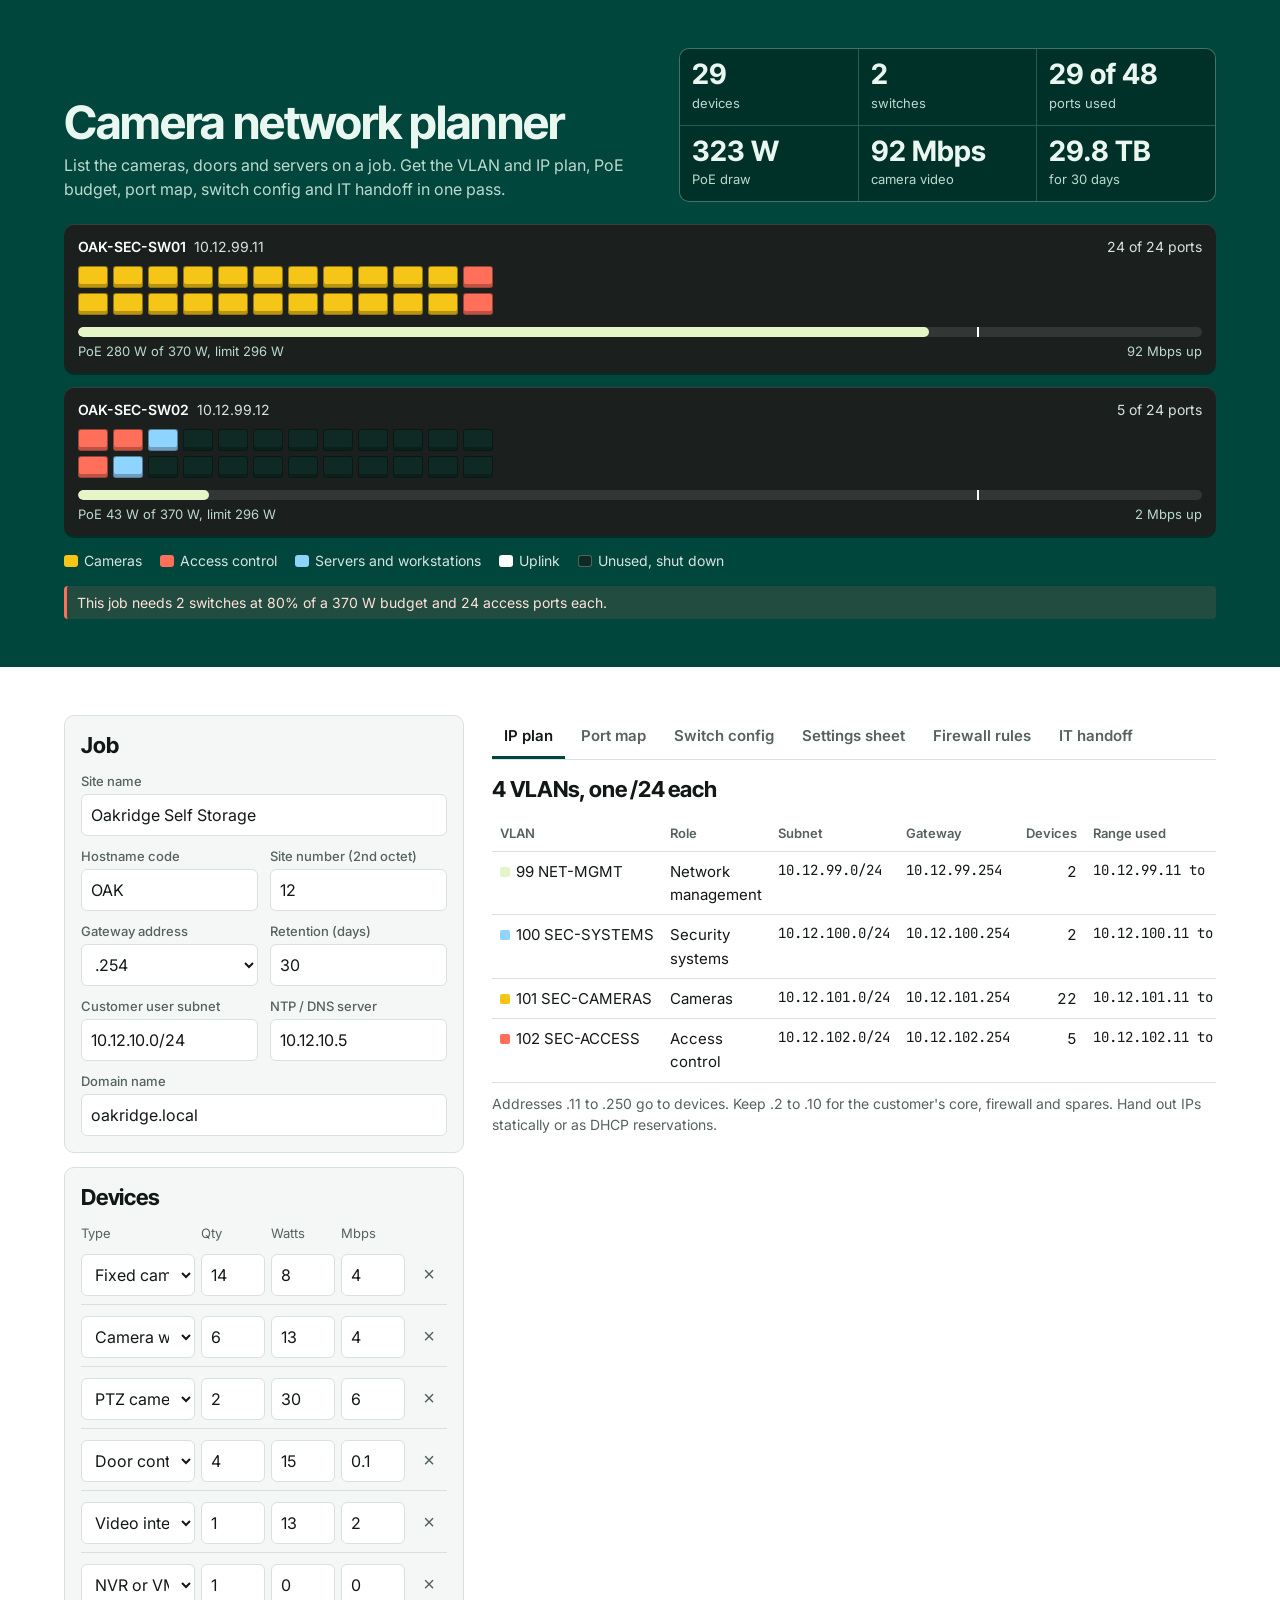
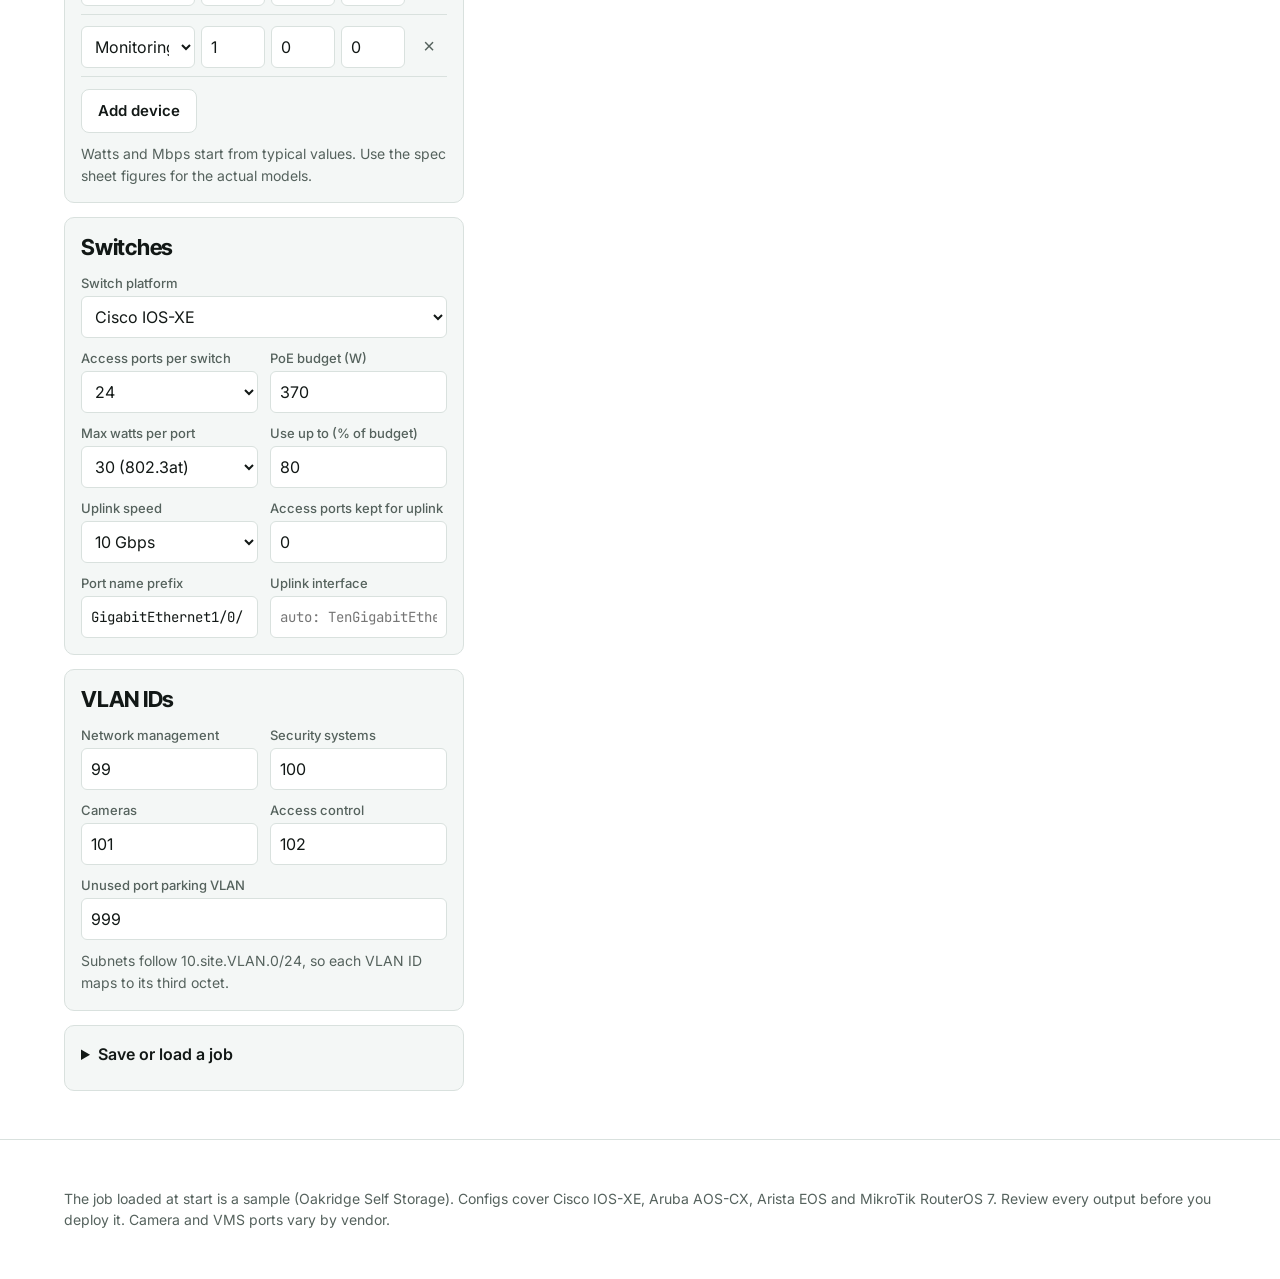
==== index.html @ 1f4ffa4d "README with screenshots; tidy faceplate layout Add screenshots of the faceplates, IP plan, port map," ====
<!DOCTYPE html>
<html lang="en">
<head>
<meta charset="utf-8">
<meta name="viewport" content="width=device-width, initial-scale=1">
<title>Camera Network Planner</title>
<link rel="preconnect" href="https://fonts.googleapis.com">
<link href="https://fonts.googleapis.com/css2?family=Inter+Tight:wght@600;700&family=Inter:wght@400;500;600&family=JetBrains+Mono:wght@400&display=swap" rel="stylesheet">
<style>
/* VOICE work tool for security and AV integrators, precise and calm
   IDEA the integrator's as-built packet: switch faceplates, port schedule, configs
   PICTURE live switch faceplates, ports coloured like patch cables by VLAN, PoE meters under each
   COLOUR deep rack green ground up top, white below; cable colours yellow, coral, sky, lime
   TYPE Inter Tight 700 + Inter, JetBrains Mono for configs
   LAYOUT title and figures over full-width faceplates; inputs left, outputs right; phone stacks title, faceplates, inputs, outputs */
:root{color-scheme:light dark;--bg:light-dark(#ffffff,#0c1412);--ink:light-dark(#121816,#e7efec);--mute:light-dark(#55625d,#9fb0aa);--line:light-dark(#d9e1de,#24332e);--panel:light-dark(#f4f7f6,#121d1a);--rack:#00463c;--rack2:#003129;--onrack:#eaf6f0;--cam:#f5c518;--acs:#ff6f59;--sys:#8fd3ff;--mgmt:#e6f5c8;--park:#0f2a24;--warn:light-dark(#b3261e,#ff8a80);--ok:light-dark(#0d6b4f,#7fdcb4)}
:root[data-theme=light]{color-scheme:light}
:root[data-theme=dark]{color-scheme:dark}
*{box-sizing:border-box;min-width:0}
html,body{margin:0}
body{background:var(--bg);color:var(--ink);font:16px/1.55 Inter,system-ui,sans-serif;overflow-x:clip}
.band{padding-block:clamp(24px,4vw,48px);padding-left:max(5vw,16px);padding-right:max(5vw,16px)}
.wrap{max-width:1240px;margin:0 auto}
.top{background:var(--rack);color:var(--onrack)}
h1{font:700 clamp(32px,4.4vw,46px)/1.05 "Inter Tight",Inter,sans-serif;letter-spacing:-.02em;margin:0 0 6px;text-wrap:balance}
h2{font:700 22px/1.2 "Inter Tight",Inter,sans-serif;margin:0 0 12px;letter-spacing:-.01em}
h3{font:600 16px/1.3 Inter,sans-serif;margin:18px 0 8px}
.sub{margin:0;color:#bcd9ce;max-width:62ch}
.head{display:grid;grid-template-columns:minmax(0,1.1fr) minmax(0,1fr);gap:24px;align-items:end;margin-bottom:22px}
.figs{display:grid;grid-template-columns:repeat(auto-fit,minmax(8.5em,1fr));gap:1px;background:#ffffff22;border:1px solid #ffffff22;border-radius:10px;overflow:hidden}
.fg{background:var(--rack2);padding:10px 12px}
.fg b{display:block;font:700 clamp(22px,2.6vw,28px)/1.1 "Inter Tight",sans-serif;white-space:nowrap}
.fg span{font-size:13px;color:#bcd9ce}
.racks{display:grid;gap:14px}
.sw{background:#1b1f1e;border-radius:10px;padding:12px 14px 12px;box-shadow:inset 0 1px 0 #ffffff22,0 2px 0 #00000055}
.swh{display:flex;flex-wrap:wrap;justify-content:space-between;gap:4px 16px;font-size:14px;color:#d7e4df;margin-bottom:8px}
.swh b{color:#fff;font-weight:600}
.fp{overflow-x:auto;padding-bottom:2px}
.ports{display:grid;grid-auto-flow:column;grid-template-rows:repeat(2,auto);gap:5px;min-width:max-content;justify-content:start}
.pt{width:30px;height:22px;border-radius:3px;background:var(--park);border:1px solid #00000066;box-shadow:inset 0 -3px 0 #00000040}
.pt.cam{background:var(--cam)}.pt.acs{background:var(--acs)}.pt.sys{background:var(--sys)}.pt.up{background:#fff}
.pt.over{outline:2px solid #ff3b30;outline-offset:1px}
.meter{position:relative;height:10px;background:#ffffff1a;border-radius:5px;margin-top:10px;overflow:hidden}
.meter i{position:absolute;inset:0 auto 0 0;background:var(--mgmt);border-radius:5px}
.meter i.hot{background:var(--acs)}
.meter u{position:absolute;top:0;bottom:0;width:2px;background:#fff}
.mt{display:flex;justify-content:space-between;gap:12px;font-size:13px;color:#bcd9ce;margin-top:4px;flex-wrap:wrap}
.legend{display:flex;flex-wrap:wrap;gap:6px 18px;font-size:14px;color:#d7e4df;margin-top:14px}
.legend span{display:inline-flex;align-items:center;gap:6px}
.legend i{width:14px;height:12px;border-radius:3px;display:inline-block}
.warns{margin:14px 0 0;padding:0;list-style:none;display:grid;gap:6px}
.warns li{background:#ff6f5922;border-left:3px solid var(--acs);padding:6px 10px;border-radius:4px;font-size:14px;color:#ffe2dc}
.warns li.ok{background:#e6f5c81c;border-color:var(--mgmt);color:#e6f5c8}
.main{display:grid;grid-template-columns:minmax(0,400px) minmax(0,1fr);gap:28px;align-items:start}
.panel{background:var(--panel);border:1px solid var(--line);border-radius:10px;padding:16px}
.panel+.panel{margin-top:14px}
.grid2{display:grid;grid-template-columns:repeat(2,minmax(0,1fr));gap:10px 12px}
label{display:block;font-size:13px;color:var(--mute);font-weight:500}
input,select,textarea{font:16px Inter,sans-serif;color:var(--ink);background:var(--bg);border:1px solid var(--line);border-radius:6px;padding:8px 9px;width:100%;margin-top:3px;min-height:42px}
input:focus,select:focus,textarea:focus,button:focus-visible{outline:2px solid #0d7680;outline-offset:1px}
.full{grid-column:1/-1}
.dev{display:grid;grid-template-columns:minmax(0,1fr) 64px 64px 64px 36px;gap:6px;align-items:end;padding:8px 0;border-bottom:1px solid var(--line)}
.dev select{min-width:0}
.dev .x{min-height:42px;border:0;background:none;color:var(--mute);font-size:20px;cursor:pointer;border-radius:6px}
.dev .x:hover{background:var(--line);color:var(--ink)}
.dvh{display:grid;grid-template-columns:minmax(0,1fr) 64px 64px 64px 36px;gap:6px;font-size:13px;color:var(--mute)}
button.b{font:600 15px Inter,sans-serif;min-height:44px;padding:0 16px;border-radius:8px;border:1px solid var(--line);background:var(--bg);color:var(--ink);cursor:pointer}
button.b:hover{border-color:var(--mute)}
button.p{background:var(--rack);color:#fff;border-color:var(--rack)}
.row{display:flex;flex-wrap:wrap;gap:8px;margin-top:12px}
.tabs{display:flex;flex-wrap:wrap;gap:4px;border-bottom:1px solid var(--line);margin-bottom:16px}
.tabs button{font:600 15px Inter,sans-serif;background:none;border:0;border-bottom:3px solid transparent;color:var(--mute);padding:10px 12px;min-height:44px;cursor:pointer}
.tabs button[aria-selected=true]{color:var(--ink);border-color:var(--rack)}
.scroll{overflow-x:auto}
table{border-collapse:collapse;width:100%;font-size:15px}
th{text-align:left;font-weight:600;font-size:13px;color:var(--mute);border-bottom:1px solid var(--line);padding:8px 8px}
td{border-bottom:1px solid var(--line);padding:8px 8px;vertical-align:top}
td.n,th.n{text-align:right;font-variant-numeric:tabular-nums;white-space:nowrap}
.mono{font-family:"JetBrains Mono",ui-monospace,monospace;font-size:14px}
.nw{white-space:nowrap}
.chip{display:inline-block;width:10px;height:10px;border-radius:2px;margin-right:6px;vertical-align:0}
pre{background:var(--panel);border:1px solid var(--line);border-radius:8px;padding:14px;margin:0;overflow-x:auto;font:13.5px/1.5 "JetBrains Mono",ui-monospace,monospace;max-height:640px}
.note{font-size:14px;color:var(--mute);margin:10px 0 0}
.allow{color:var(--ok);font-weight:600}.deny{color:var(--warn);font-weight:600}
.seg{display:flex;flex-wrap:wrap;gap:6px;margin-bottom:12px}
.seg button{font:600 14px Inter,sans-serif;min-height:40px;padding:0 12px;border-radius:999px;border:1px solid var(--line);background:var(--bg);color:var(--mute);cursor:pointer}
.seg button[aria-checked=true]{background:var(--rack);border-color:var(--rack);color:#fff}
.cp{display:flex;justify-content:space-between;align-items:center;gap:10px;flex-wrap:wrap;margin-bottom:10px}
details summary{cursor:pointer;font-weight:600;min-height:32px}
footer{border-top:1px solid var(--line);color:var(--mute);font-size:14px}
@media(max-width:900px){.pt{width:20px;height:16px}.main{grid-template-columns:minmax(0,1fr)}.head{grid-template-columns:minmax(0,1fr)}}
@media(max-width:600px){table{font-size:13px}th,td{padding:6px 4px}.stack thead{display:none}.stack tr{display:grid;padding-block:8px;border-bottom:1px solid var(--line)}.stack td{display:flex;justify-content:space-between;gap:12px;border:0;padding:2px 0;text-align:right}.stack td::before{content:attr(data-l);color:var(--mute);text-align:left}.dev,.dvh{grid-template-columns:minmax(0,1fr) 52px 52px 52px 32px}.pt{width:16px;height:14px}}
@media(prefers-reduced-motion:no-preference){.meter i{transition:width .35s ease}}
</style>
</head>
<body>
<section class="band top">
 <div class="wrap">
  <div class="head">
   <div>
    <h1>Camera network planner</h1>
    <p class="sub">List the cameras, doors and servers on a job. Get the VLAN and IP plan, PoE budget, port map, switch config and IT handoff in one pass.</p>
   </div>
   <div class="figs" id="figs"></div>
  </div>
  <div class="racks" id="racks"></div>
  <div class="legend">
   <span><i style="background:var(--cam)"></i>Cameras</span>
   <span><i style="background:var(--acs)"></i>Access control</span>
   <span><i style="background:var(--sys)"></i>Servers and workstations</span>
   <span><i style="background:#fff"></i>Uplink</span>
   <span><i style="background:var(--park);border:1px solid #ffffff44"></i>Unused, shut down</span>
  </div>
  <ul class="warns" id="warns"></ul>
 </div>
</section>

<section class="band">
 <div class="wrap main">
  <div>
   <div class="panel">
    <h2>Job</h2>
    <div class="grid2">
     <div class="full"><label for="s-name">Site name</label><input id="s-name"></div>
     <div><label for="s-code">Hostname code</label><input id="s-code"></div>
     <div><label for="s-num">Site number (2nd octet)</label><input id="s-num" type="number" min="0" max="255"></div>
     <div><label for="s-gw">Gateway address</label><select id="s-gw"><option value="254">.254</option><option value="1">.1</option></select></div>
     <div><label for="s-ret">Retention (days)</label><input id="s-ret" type="number" min="1" max="365"></div>
     <div><label for="s-corp">Customer user subnet</label><input id="s-corp"></div>
     <div><label for="s-ntp">NTP / DNS server</label><input id="s-ntp"></div>
     <div class="full"><label for="s-dom">Domain name</label><input id="s-dom"></div>
    </div>
   </div>
   <div class="panel">
    <h2>Devices</h2>
    <div class="dvh"><span>Type</span><span>Qty</span><span>Watts</span><span>Mbps</span><span></span></div>
    <div id="devs"></div>
    <div class="row"><button class="b" id="add">Add device</button></div>
    <p class="note">Watts and Mbps start from typical values. Use the spec sheet figures for the actual models.</p>
   </div>
   <div class="panel">
    <h2>Switches</h2>
    <div class="grid2">
     <div class="full"><label for="w-vend">Switch platform</label><select id="w-vend"><option value="cisco">Cisco IOS-XE</option><option value="aruba">Aruba AOS-CX</option><option value="arista">Arista EOS</option><option value="mikrotik">MikroTik RouterOS 7</option></select></div>
     <div><label for="w-ports">Access ports per switch</label><select id="w-ports"><option>8</option><option>12</option><option>16</option><option>24</option><option>48</option></select></div>
     <div><label for="w-budget">PoE budget (W)</label><input id="w-budget" type="number" min="0"></div>
     <div><label for="w-maxw">Max watts per port</label><select id="w-maxw"><option value="15.4">15.4 (802.3af)</option><option value="30">30 (802.3at)</option><option value="60">60 (802.3bt T3)</option><option value="90">90 (802.3bt T4)</option></select></div>
     <div><label for="w-head">Use up to (% of budget)</label><input id="w-head" type="number" min="10" max="100"></div>
     <div><label for="w-upl">Uplink speed</label><select id="w-upl"><option value="1000">1 Gbps</option><option value="10000">10 Gbps</option></select></div>
     <div><label for="w-res">Access ports kept for uplink</label><input id="w-res" type="number" min="0" max="4"></div>
     <div><label for="w-ifp">Port name prefix</label><input id="w-ifp" class="mono"></div>
     <div><label for="w-up">Uplink interface</label><input id="w-up" class="mono" placeholder="auto"></div>
    </div>
   </div>
   <div class="panel">
    <h2>VLAN IDs</h2>
    <div class="grid2">
     <div><label for="v-mgmt">Network management</label><input id="v-mgmt" type="number"></div>
     <div><label for="v-sys">Security systems</label><input id="v-sys" type="number"></div>
     <div><label for="v-cam">Cameras</label><input id="v-cam" type="number"></div>
     <div><label for="v-acs">Access control</label><input id="v-acs" type="number"></div>
     <div class="full"><label for="v-park">Unused port parking VLAN</label><input id="v-park" type="number"></div>
    </div>
    <p class="note">Subnets follow 10.site.VLAN.0/24, so each VLAN ID maps to its third octet.</p>
   </div>
   <div class="panel">
    <details>
     <summary>Save or load a job</summary>
     <p class="note">Copy this text to keep the job, or paste a saved job in and load it.</p>
     <textarea id="json" rows="6" class="mono"></textarea>
     <div class="row"><button class="b" id="cpjson">Copy job</button><button class="b" id="ldjson">Load pasted job</button><button class="b" id="sample">Reset to sample</button></div>
    </details>
   </div>
  </div>

  <div>
   <div class="tabs" role="tablist" id="tabs"></div>
   <div id="out"></div>
  </div>
 </div>
</section>
<footer class="band"><div class="wrap">The job loaded at start is a sample (Oakridge Self Storage). Configs cover Cisco IOS-XE, Aruba AOS-CX, Arista EOS and MikroTik RouterOS 7. Review every output before you deploy it. Camera and VMS ports vary by vendor.</div></footer>

<script>
{
const TYPES={
 fixed:{n:'Fixed camera',v:'cam',w:8,m:4,p:'CAM'},
 ir:{n:'Camera with IR or heater',v:'cam',w:13,m:4,p:'CAM'},
 multi:{n:'Multi-sensor camera',v:'cam',w:25,m:12,p:'MSC'},
 ptz:{n:'PTZ camera',v:'cam',w:30,m:6,p:'PTZ'},
 door:{n:'Door controller',v:'acs',w:15,m:.1,p:'DOOR'},
 reader:{n:'PoE card reader',v:'acs',w:5,m:.05,p:'RDR'},
 intercom:{n:'Video intercom',v:'acs',w:13,m:2,p:'ICM'},
 nvr:{n:'NVR or VMS server',v:'sys',w:0,m:0,p:'NVR'},
 ws:{n:'Monitoring workstation',v:'sys',w:0,m:0,p:'WS'}
};
const VL=[['mgmt','NET-MGMT','Network management'],['sys','SEC-SYSTEMS','Security systems'],['cam','SEC-CAMERAS','Cameras'],['acs','SEC-ACCESS','Access control']];
const SAMPLE={s:{name:'Oakridge Self Storage',code:'OAK',num:12,gw:'254',ret:30,corp:'10.12.10.0/24',ntp:'10.12.10.5',dom:'oakridge.local'},
 w:{vend:'cisco',ports:24,budget:370,maxw:'30',head:80,upl:'10000',res:0},
 vn:{cisco:{ifp:'GigabitEthernet1/0/',up:''},aruba:{ifp:'1/1/',up:''},arista:{ifp:'Ethernet',up:''},mikrotik:{ifp:'ether',up:''}},
 v:{mgmt:99,sys:100,cam:101,acs:102,park:999},
 d:[{t:'fixed',q:14,w:8,m:4},{t:'ir',q:6,w:13,m:4},{t:'ptz',q:2,w:30,m:6},{t:'door',q:4,w:15,m:.1},{t:'intercom',q:1,w:13,m:2},{t:'nvr',q:1,w:0,m:0},{t:'ws',q:1,w:0,m:0}]};
const KEY='cnp.v1';
const VEND={cisco:{n:'Cisco IOS-XE',up:p=>'TenGigabitEthernet1/1/1',note:'Built for Catalyst 9200 and 9300 style access switches.'},aruba:{n:'Aruba AOS-CX',up:p=>`1/1/${p.ports+1}`,note:'Built for Aruba CX 6000, 6100 and 6200 style access switches.'},arista:{n:'Arista EOS',up:p=>`Ethernet${p.ports+1}`,note:'Built for Arista 720XP style PoE access switches.'},mikrotik:{n:'MikroTik RouterOS 7',up:p=>'sfp-sfpplus1',note:'Built for CRS3xx and CRS5xx switches using bridge VLAN filtering with hardware offload. VLAN filtering is switched on last, so paste it from a console or a port you will not lose.'}};
const clone=o=>JSON.parse(JSON.stringify(o));
let S=clone(SAMPLE),tab='ip',R=null;
const fix=x=>{if(!x.vn){x.vn=clone(SAMPLE.vn);if(x.w.ifp)x.vn.cisco.ifp=x.w.ifp;if(x.w.up)x.vn.cisco.up=x.w.up}if(!x.w.vend)x.w.vend='cisco';return x};
try{const x=JSON.parse(localStorage.getItem(KEY)||'null');if(x&&x.s&&x.d&&x.w&&x.v)S=fix(x)}catch(e){}
const save=()=>{try{localStorage.setItem(KEY,JSON.stringify(S))}catch(e){}};
const $=id=>document.getElementById(id);
const esc=s=>String(s).replace(/[&<>"]/g,c=>({'&':'&amp;','<':'&lt;','>':'&gt;','"':'&quot;'}[c]));
const num=(v,d)=>{const n=parseFloat(v);return isFinite(n)?n:d};
const pad=(n,l)=>String(n).padStart(l,'0');

function plan(){
 const s=S.s,w=S.w,v=S.v,warn=[];
 const site=Math.max(0,Math.min(255,Math.round(num(s.num,1))));
 const ports=Math.round(num(w.ports,24)),res=Math.max(0,Math.min(ports-1,Math.round(num(w.res,0))));
 const usable=ports-res,budget=num(w.budget,0),maxw=num(w.maxw,30),cap=budget*Math.max(10,Math.min(100,num(w.head,80)))/100;
 const oct=k=>{const id=Math.round(num(v[k],0));return id};
 const sub=k=>`10.${site}.${oct(k)}`;
 const gwh=s.gw==='1'?1:254;
 const ids=VL.map(x=>oct(x[0])).concat(oct('park'));
 if(new Set(ids).size!==ids.length)warn.push('Two roles share one VLAN ID. Give each role its own ID.');
 VL.forEach(x=>{const id=oct(x[0]);if(id<2||id>255)warn.push(`VLAN ${id} (${x[2]}) cannot be a third octet. Use an ID from 2 to 255.`)});
 const cnt={},hostN={mgmt:11,sys:11,cam:11,acs:11},devs=[];
 S.d.forEach(r=>{const T=TYPES[r.t];if(!T)return;const q=Math.max(0,Math.min(500,Math.round(num(r.q,0))));
  for(let i=0;i<q;i++){cnt[T.p]=(cnt[T.p]||0)+1;const h=hostN[T.v]++;
   devs.push({id:`${T.p}-${pad(cnt[T.p],3)}`,type:T.n,v:T.v,w:num(r.w,0),m:num(r.m,0),ip:h<=250?`${sub(T.v)}.${h}`:'no address left'})}});
 VL.forEach(x=>{const used=hostN[x[0]]-11;if(used>240)warn.push(`${x[2]} needs ${used} addresses but a /24 holds 240 here. Split the devices across two VLANs.`)});
 const sws=[];let cur=null;
 const newSw=()=>{cur={n:sws.length+1,ports:Array(ports).fill(null),poe:0,mbps:0,used:0};sws.push(cur)};
 devs.forEach(d=>{
  if(d.w>maxw){d.over=true;warn.push(`${d.id} draws ${d.w} W but ports supply up to ${maxw} W. Use an 802.3bt switch or a midspan injector.`)}
  if(!cur||cur.used>=usable||(d.w>0&&cur.poe+d.w>cap&&cur.poe>0))newSw();
  cur.ports[cur.used]=d;cur.used++;cur.poe+=d.w;cur.mbps+=d.m;d.sw=cur.n;d.port=cur.used});
 if(!sws.length)newSw();
 sws.forEach(x=>{x.name=`${(s.code||'SITE').toUpperCase()}-SEC-SW${pad(x.n,2)}`;x.ip=`${sub('mgmt')}.${10+x.n}`;
  if(x.mbps>num(w.upl,1000)*.7)warn.push(`${x.name} sends about ${Math.round(x.mbps)} Mbps, over 70% of its uplink. Use a faster uplink or spread the cameras out.`)});
 if(sws.length>1)warn.push(`This job needs ${sws.length} switches at ${w.head}% of a ${budget} W budget and ${usable} access ports each.`);
 if(!devs.some(d=>d.type===TYPES.nvr.n))warn.push('No NVR or VMS server is listed. Add one, or note where recording happens.');
 const camM=devs.filter(d=>d.v==='cam').reduce((a,d)=>a+d.m,0);
 const tb=camM*86400*num(s.ret,30)/8/1e6;
 return{site,sub,gwh,oct,devs,sws,warn,ports,res,usable,budget,cap,camM,tb,poe:devs.reduce((a,d)=>a+d.w,0),mbps:devs.reduce((a,d)=>a+d.m,0)};
}

function rangeTxt(list){const out=[];let a=null,b=null;list.forEach(n=>{if(a===null){a=b=n}else if(n===b+1){b=n}else{out.push([a,b]);a=b=n}});if(a!==null)out.push([a,b]);return out}

const vf=(p,k)=>({ifp:(S.vn[k]&&S.vn[k].ifp)||SAMPLE.vn[k].ifp,up:(S.vn[k]&&S.vn[k].up)||VEND[k].up(p)});
const used=p=>VL.map(y=>p.oct(y[0]));
function cisco(p,x){
 const s=S.s,w=S.w,v=S.v,{ifp,up}=vf(p,'cisco'),L=[];
 L.push(`! ===== ${x.name} (${s.name}) =====`,`hostname ${x.name}`,'vtp mode transparent','spanning-tree mode rapid-pvst','spanning-tree extend system-id',`ip domain name ${s.dom||'example.local'}`,'username admin privilege 15 secret CHANGE_ME','!');
 VL.forEach(y=>L.push(`vlan ${p.oct(y[0])}`,` name ${y[1]}`));
 L.push(`vlan ${p.oct('park')}`,' name UNUSED','!');
 const unused=[];
 x.ports.forEach((d,i)=>{const n=i+1;if(i>=p.usable)return;if(!d){unused.push(n);return}
  L.push(`interface ${ifp}${n}`,` description ${d.id} ${d.type}`,' switchport mode access',` switchport access vlan ${p.oct(d.v)}`,' switchport nonegotiate',' spanning-tree portfast',' spanning-tree bpduguard enable',' storm-control broadcast level 1.00',d.w>0?' power inline auto':' power inline never',' no shutdown','!')});
 rangeTxt(unused).forEach(([a,b])=>L.push(`interface range ${ifp}${a}${b>a?' - '+b:''}`,' description UNUSED',' switchport mode access',` switchport access vlan ${p.oct('park')}`,' shutdown','!'));
 for(let i=p.usable;i<p.ports;i++)L.push(`interface ${ifp}${i+1}`,' description RESERVED-UPLINK',' shutdown','!');
 L.push(`interface ${up}`,' description UPLINK-TO-CORE',' switchport mode trunk',` switchport trunk allowed vlan ${used(p).join(',')}`,' switchport nonegotiate',' no shutdown','!');
 L.push('interface Vlan1',' shutdown','!',`interface Vlan${p.oct('mgmt')}`,` description ${VL[0][1]}`,` ip address ${x.ip} 255.255.255.0`,' no shutdown','!',`ip default-gateway ${p.sub('mgmt')}.${p.gwh}`,`ntp server ${s.ntp||'CHANGE_ME'}`,`ip name-server ${s.ntp||'CHANGE_ME'}`,'no ip http server','no ip http secure-server','ip ssh version 2','! Generate SSH keys once: crypto key generate rsa modulus 2048','line vty 0 15',' login local',' transport input ssh','!','end');
 return L.join('\n');
}

function aruba(p,x){
 const s=S.s,{ifp,up}=vf(p,'aruba'),L=[],unused=[];
 L.push(`! ===== ${x.name} (${s.name}) =====`,`hostname ${x.name}`,'user admin group administrators password plaintext CHANGE_ME','spanning-tree','!');
 VL.forEach(y=>L.push(`vlan ${p.oct(y[0])}`,`    name ${y[1]}`));
 L.push(`vlan ${p.oct('park')}`,'    name UNUSED','!');
 x.ports.forEach((d,i)=>{const n=i+1;if(i>=p.usable)return;if(!d){unused.push(n);return}
  L.push(`interface ${ifp}${n}`,`    description ${d.id} ${d.type}`,'    no shutdown','    no routing',`    vlan access ${p.oct(d.v)}`,'    spanning-tree port-type admin-edge','    spanning-tree bpdu-guard',d.w>0?'    power-over-ethernet':'    no power-over-ethernet','!')});
 rangeTxt(unused).forEach(([a,b])=>L.push(`interface ${ifp}${a}${b>a?'-'+ifp+b:''}`,'    description UNUSED','    no routing',`    vlan access ${p.oct('park')}`,'    shutdown','!'));
 for(let i=p.usable;i<p.ports;i++)L.push(`interface ${ifp}${i+1}`,'    description RESERVED-UPLINK','    shutdown','!');
 L.push(`interface ${up}`,'    description UPLINK-TO-CORE','    no shutdown','    no routing',`    vlan trunk native ${p.oct('park')}`,`    vlan trunk allowed ${used(p).join(',')}`,'!');
 L.push(`interface vlan ${p.oct('mgmt')}`,`    description ${VL[0][1]}`,`    ip address ${x.ip}/24`,'!',`ip route 0.0.0.0/0 ${p.sub('mgmt')}.${p.gwh}`,`ip dns server-address ${s.ntp||'CHANGE_ME'}`,`ntp server ${s.ntp||'CHANGE_ME'} iburst`,'ntp enable','ssh server vrf default','no https-server vrf default','!');
 return L.join('\n');
}
function arista(p,x){
 const s=S.s,{ifp,up}=vf(p,'arista'),L=[],unused=[];
 L.push(`! ===== ${x.name} (${s.name}) =====`,`hostname ${x.name}`,'username admin privilege 15 role network-admin secret CHANGE_ME','spanning-tree mode rapid-pvst','!');
 VL.forEach(y=>L.push(`vlan ${p.oct(y[0])}`,`   name ${y[1]}`));
 L.push(`vlan ${p.oct('park')}`,'   name UNUSED','!');
 x.ports.forEach((d,i)=>{const n=i+1;if(i>=p.usable)return;if(!d){unused.push(n);return}
  L.push(`interface ${ifp}${n}`,`   description ${d.id} ${d.type}`,'   switchport mode access',`   switchport access vlan ${p.oct(d.v)}`,'   spanning-tree portfast','   spanning-tree bpduguard enable','   storm-control broadcast level 1',...(d.w>0?[]:['   poe disabled']),'   no shutdown','!')});
 rangeTxt(unused).forEach(([a,b])=>L.push(`interface ${ifp}${a}${b>a?'-'+b:''}`,'   description UNUSED','   switchport mode access',`   switchport access vlan ${p.oct('park')}`,'   shutdown','!'));
 for(let i=p.usable;i<p.ports;i++)L.push(`interface ${ifp}${i+1}`,'   description RESERVED-UPLINK','   shutdown','!');
 L.push(`interface ${up}`,'   description UPLINK-TO-CORE','   switchport mode trunk',`   switchport trunk allowed vlan ${used(p).join(',')}`,'   no shutdown','!');
 L.push(`interface Vlan${p.oct('mgmt')}`,`   description ${VL[0][1]}`,`   ip address ${x.ip}/24`,'!',`ip route 0.0.0.0/0 ${p.sub('mgmt')}.${p.gwh}`,`ip name-server vrf default ${s.ntp||'CHANGE_ME'}`,`ntp server ${s.ntp||'CHANGE_ME'}`,'management api http-commands','   shutdown','!','end');
 return L.join('\n');
}
function mikrotik(p,x){
 const s=S.s,{ifp,up}=vf(p,'mikrotik'),L=[],unused=[],byV={},mg=p.oct('mgmt');
 L.push(`# ===== ${x.name} (${s.name}) =====`,`/system identity set name=${x.name}`,'/user set admin password=CHANGE_ME','/interface bridge add name=bridge1 protocol-mode=rstp vlan-filtering=no','/interface bridge port');
 x.ports.forEach((d,i)=>{const n=i+1;if(i>=p.usable)return;if(!d){unused.push(`${ifp}${n}`);return}
  const vid=p.oct(d.v);(byV[vid]=byV[vid]||[]).push(`${ifp}${n}`);
  L.push(`add bridge=bridge1 interface=${ifp}${n} pvid=${vid} frame-types=admit-only-untagged-and-priority-tagged edge=yes bpdu-guard=yes comment="${d.id} ${d.type}"`)});
 L.push(`add bridge=bridge1 interface=${up} frame-types=admit-only-vlan-tagged comment="UPLINK-TO-CORE"`,'/interface bridge vlan');
 VL.forEach(y=>{const vid=p.oct(y[0]);L.push(`add bridge=bridge1 vlan-ids=${vid} tagged=${vid===mg?'bridge1,':''}${up}${byV[vid]?' untagged='+byV[vid].join(','):''} comment=${y[1]}`)});
 const poe=x.ports.map((d,i)=>d&&i<p.usable?`set ${ifp}${i+1} poe-out=${d.w>0?'auto-on':'off'}`:null).filter(Boolean);
 if(poe.length)L.push('/interface ethernet poe',...poe);
 for(let i=p.usable;i<p.ports;i++)unused.push(`${ifp}${i+1}`);
 if(unused.length)L.push(`/interface ethernet disable ${unused.join(',')}`);
 L.push(`/interface vlan add interface=bridge1 name=vlan${mg}-mgmt vlan-id=${mg}`,`/ip address add address=${x.ip}/24 interface=vlan${mg}-mgmt`,`/ip route add dst-address=0.0.0.0/0 gateway=${p.sub('mgmt')}.${p.gwh}`,`/ip dns set servers=${s.ntp||'CHANGE_ME'}`,'/system ntp client set enabled=yes',`/system ntp client servers add address=${s.ntp||'CHANGE_ME'}`,'/ip service disable telnet,ftp,www,api','# Turn on VLAN filtering last','/interface bridge set bridge1 vlan-filtering=yes');
 return L.join('\n');
}
const GEN={cisco,aruba,arista,mikrotik};

function rules(p){
 const has=k=>p.devs.some(d=>d.v===k),c=k=>`${p.sub(k)}.0/24`,corp=S.s.corp||'customer user subnet',ntp=S.s.ntp||'customer DNS/NTP';
 const r=[['allow','Cameras',c('cam'),'Security systems',c('sys'),'Video streams and setup. Often RTSP TCP 554 and HTTP/S 80/443. Check the camera and VMS vendor port list.']];
 r.push(['allow','Security systems',c('sys'),'Cameras',c('cam'),'VMS pulls streams and manages cameras.']);
 if(has('acs'))r.push(['allow','Access control',c('acs'),'Security systems',c('sys'),'Controllers and intercoms talk to the access control server. Vendor ports.'],['allow','Security systems',c('sys'),'Access control',c('acs'),'Server pushes schedules and credentials.']);
 r.push(['allow','Customer users',corp,'Security systems',c('sys'),'VMS and access client software only, vendor client ports.'],
  ['allow','Security systems',c('sys'),'DNS and NTP',ntp,'UDP 53 and UDP 123. Accurate time matters for evidence.'],
  ['allow','IT admins',corp,'Network management',c('mgmt'),'SSH TCP 22 to switches, from admin hosts only.'],
  ['deny','Cameras',c('cam'),'Internet','any','Cameras never reach the internet.']);
 if(has('acs'))r.push(['deny','Access control',c('acs'),'Internet','any','Unless the platform is cloud managed, then allow its hosts only.']);
 r.push(['deny','Security VLANs','all security subnets','Customer users',corp,'Devices cannot start connections into the business network.'],['deny','Any','any','Any','any','Default deny between VLANs.']);
 return r;
}

function handoff(p){
 const s=S.s,L=[`# Security network handoff: ${s.name}`,'',`Prepared for the customer IT team. ${p.devs.length} devices on ${p.sws.length} access switch${p.sws.length>1?'es':''}.`,'','## VLANs and subnets','','| VLAN | Name | Subnet | Gateway | Devices |','|---|---|---|---|---|'];
 VL.forEach(y=>L.push(`| ${p.oct(y[0])} | ${y[1]} | ${p.sub(y[0])}.0/24 | ${p.sub(y[0])}.${p.gwh} | ${y[0]==='mgmt'?p.sws.length+' switches':p.devs.filter(d=>d.v===y[0]).length} |`));
 L.push('',`Gateways live on the customer core switch or firewall. Unused ports sit shut down in VLAN ${p.oct('park')}.`,'','## Switches','','| Switch | Mgmt IP | Ports used | PoE draw | Est. traffic |','|---|---|---|---|---|');
 p.sws.forEach(x=>L.push(`| ${x.name} | ${x.ip} | ${x.used} of ${p.usable} | ${Math.round(x.poe)} W of ${p.budget} W | ${Math.round(x.mbps)} Mbps |`));
 L.push('','## Firewall requests','','| Action | From | To | Notes |','|---|---|---|---|');
 rules(p).forEach(r=>L.push(`| ${r[0]} | ${r[1]} ${r[2]} | ${r[3]} ${r[4]} | ${r[5]} |`));
 L.push('','## Device schedule','','| Device | Type | IP | Switch | Port | PoE |','|---|---|---|---|---|---|');
 p.devs.forEach(d=>L.push(`| ${d.id} | ${d.type} | ${d.ip} | SW${pad(d.sw,2)} | ${d.port} | ${d.w} W |`));
 L.push('',`Recording estimate: ${Math.round(p.camM)} Mbps of camera video, about ${p.tb.toFixed(1)} TB for ${s.ret} days. Actual bitrates depend on scene, codec and settings.`);
 return L.join('\n');
}

function figs(p){
 $('figs').innerHTML=[[p.devs.length,'devices'],[p.sws.length,p.sws.length>1?'switches':'switch'],[p.devs.length+' of '+p.sws.length*p.usable,'ports used'],[Math.round(p.poe)+' W','PoE draw'],[Math.round(p.camM)+' Mbps','camera video'],[p.tb.toFixed(1)+' TB',`for ${S.s.ret} days`]].map(f=>`<div class="fg"><b>${f[0]}</b><span>${f[1]}</span></div>`).join('');
 $('racks').innerHTML=p.sws.map(x=>{
  const cells=x.ports.map((d,i)=>{const n=i+1;if(i>=p.usable)return`<div class="pt up" title="Port ${n}: reserved for uplink"></div>`;
   return d?`<div class="pt ${d.v}${d.over?' over':''}" title="Port ${n}: ${esc(d.id)}, ${d.w} W"></div>`:`<div class="pt" title="Port ${n}: unused"></div>`}).join('');
  const pct=p.budget?Math.min(100,x.poe/p.budget*100):0,lim=p.budget?p.cap/p.budget*100:0;
  return`<div class="sw"><div class="swh"><span><b>${esc(x.name)}</b> &nbsp;${x.ip}</span><span>${x.used} of ${p.usable} ports</span></div><div class="fp"><div class="ports">${cells}</div></div>
  <div class="meter" role="img" aria-label="PoE ${Math.round(x.poe)} of ${p.budget} watts"><i class="${x.poe>p.cap?'hot':''}" style="width:${pct}%"></i><u style="left:${lim}%"></u></div>
  <div class="mt"><span>PoE ${Math.round(x.poe)} W of ${p.budget} W, limit ${Math.round(p.cap)} W</span><span>${Math.round(x.mbps)} Mbps up</span></div></div>`}).join('');
 $('warns').innerHTML=p.warn.length?p.warn.map(w=>`<li>${esc(w)}</li>`).join(''):'<li class="ok">Every device fits within the PoE limit, ports and address space.</li>';
}

const TABS=[['ip','IP plan'],['ports','Port map'],['cisco','Switch config'],['sheet','Settings sheet'],['fw','Firewall rules'],['hand','IT handoff']];
function copyBtn(id){return`<button class="b" data-copy="${id}">Copy</button>`}
function out(p){
 $('tabs').innerHTML=TABS.map(t=>`<button role="tab" aria-selected="${t[0]===tab}" data-tab="${t[0]}">${t[1]}</button>`).join('');
 let h='';
 if(tab==='ip'){
  h=`<h2>${VL.length} VLANs, one /24 each</h2><div class="scroll"><table class="stack"><thead><tr><th>VLAN</th><th>Role</th><th>Subnet</th><th>Gateway</th><th class="n">Devices</th><th>Range used</th></tr></thead><tbody>`+
  VL.map(y=>{const ds=y[0]==='mgmt'?p.sws.map(x=>x.ip):p.devs.filter(d=>d.v===y[0]).map(d=>d.ip);
   return`<tr><td data-l="VLAN" class="nw"><span class="chip" style="background:var(--${y[0]})"></span>${p.oct(y[0])} ${y[1]}</td><td data-l="Role">${y[2]}</td><td data-l="Subnet" class="mono nw">${p.sub(y[0])}.0/24</td><td data-l="Gateway" class="mono nw">${p.sub(y[0])}.${p.gwh}</td><td data-l="Devices" class="n">${ds.length}</td><td data-l="Range" class="mono nw">${ds.length?esc(ds[0])+(ds.length>1?' to .'+esc(ds[ds.length-1]).split('.').pop():''):'none'}</td></tr>`}).join('')+
  `</tbody></table></div><p class="note">Addresses .11 to .250 go to devices. Keep .2 to .10 for the customer's core, firewall and spares. Hand out IPs statically or as DHCP reservations.</p>`;
 }else if(tab==='ports'){
  h=`<h2>Port and address schedule</h2><div class="scroll"><table class="stack"><thead><tr><th>Device</th><th>Type</th><th>Switch / port</th><th>VLAN</th><th>IP</th><th class="n">PoE</th></tr></thead><tbody>`+
  p.devs.map(d=>`<tr><td data-l="Device" class="nw"><span class="chip" style="background:var(--${d.v})"></span>${esc(d.id)}</td><td data-l="Type">${esc(d.type)}</td><td data-l="Switch / port" class="nw">SW${pad(d.sw,2)} port ${d.port}</td><td data-l="VLAN" class="n">${p.oct(d.v)}</td><td data-l="IP" class="mono nw">${esc(d.ip)}</td><td data-l="PoE" class="n">${d.w} W</td></tr>`).join('')+`</tbody></table></div>`;
 }else if(tab==='cisco'){
  const k=S.w.vend,V=VEND[k];
  h=`<div class="cp"><h2 style="margin:0">${V.n} config, ${p.sws.length} switch${p.sws.length>1?'es':''}</h2>${copyBtn('cfg')}</div><div class="seg" role="radiogroup" aria-label="Switch platform">${Object.entries(VEND).map(([kk,vv])=>`<button role="radio" aria-checked="${kk===k}" data-vend="${kk}">${vv.n}</button>`).join('')}</div><pre id="cfg">${esc(p.sws.map(x=>GEN[k](p,x)).join('\n\n'))}</pre><p class="note">${V.note} Change the admin password before you paste it. PoE is switched off on ports with no PoE device.</p>`;
 }else if(tab==='sheet'){
  h=`<h2>Settings sheet for UniFi and other GUI switches</h2><h3>Networks to create</h3><div class="scroll"><table class="stack"><thead><tr><th>Name</th><th>VLAN ID</th><th>Subnet</th><th>DHCP</th></tr></thead><tbody>`+
  VL.map(y=>`<tr><td data-l="Name">${y[1]}</td><td data-l="VLAN ID" class="n">${p.oct(y[0])}</td><td data-l="Subnet" class="mono nw">${p.sub(y[0])}.0/24</td><td data-l="DHCP">Off, static or reservations</td></tr>`).join('')+`</tbody></table></div>`+
  p.sws.map(x=>{const groups=[];x.ports.forEach((d,i)=>{if(i>=p.usable)return;const k=d?d.v+(d.w>0?'+':''):'park';const g=groups[groups.length-1];if(g&&g.k===k&&g.b===i)g.b=i+1;else groups.push({k,a:i+1,b:i+1})});
   return`<h3>${esc(x.name)} port profiles</h3><ul>`+groups.map(g=>{const vk=g.k.replace('+',''),vl=VL.find(y=>y[0]===vk);return`<li>Ports ${g.a}${g.b>g.a?' to '+g.b:''}: ${vl?`${vl[1]} (VLAN ${p.oct(vk)}), untagged, PoE ${g.k.endsWith('+')?'on':'off'}`:'disabled'}</li>`}).join('')+`<li>Uplink: trunk, all security VLANs tagged</li></ul>`}).join('')+
  `<p class="note">Turn on port isolation for camera ports where the switch supports it.</p>`;
 }else if(tab==='fw'){
  h=`<h2>Firewall requests for customer IT</h2><div class="scroll"><table class="stack"><thead><tr><th>Action</th><th>From</th><th>To</th><th>Why</th></tr></thead><tbody>`+
  rules(p).map(r=>`<tr><td data-l="Action" class="${r[0]}">${r[0]==='allow'?'Allow':'Deny'}</td><td data-l="From">${esc(r[1])}<br><span class="mono">${esc(r[2])}</span></td><td data-l="To">${esc(r[3])}<br><span class="mono">${esc(r[4])}</span></td><td data-l="Why">${esc(r[5])}</td></tr>`).join('')+`</tbody></table></div>`;
 }else{
  h=`<div class="cp"><h2 style="margin:0">IT handoff, ready to paste</h2>${copyBtn('ho')}</div><pre id="ho">${esc(handoff(p))}</pre><p class="note">Written in Markdown, so it pastes cleanly into an email, ticket or doc.</p>`;
 }
 $('out').innerHTML=h;
}

function form(){
 const map={'s-name':['s','name'],'s-code':['s','code'],'s-num':['s','num'],'s-gw':['s','gw'],'s-ret':['s','ret'],'s-corp':['s','corp'],'s-ntp':['s','ntp'],'s-dom':['s','dom'],
  'w-vend':['w','vend'],'w-ports':['w','ports'],'w-budget':['w','budget'],'w-maxw':['w','maxw'],'w-head':['w','head'],'w-upl':['w','upl'],'w-res':['w','res'],
  'v-mgmt':['v','mgmt'],'v-sys':['v','sys'],'v-cam':['v','cam'],'v-acs':['v','acs'],'v-park':['v','park']};
 Object.entries(map).forEach(([id,[g,k]])=>{const el=$(id);el.value=S[g][k];el.oninput=()=>{S[g][k]=el.value;if(id==='w-vend')vendFields();update()}});
 vendFields();
 ['w-ifp','w-up'].forEach(id=>{$(id).oninput=()=>{S.vn[S.w.vend][id==='w-ifp'?'ifp':'up']=$(id).value;update()}});
}
function vendFields(){const k=S.w.vend;if(!S.vn[k])S.vn[k]=clone(SAMPLE.vn[k]);$('w-vend').value=k;$('w-ifp').value=S.vn[k].ifp;$('w-up').value=S.vn[k].up;$('w-up').placeholder='auto: '+VEND[k].up({ports:Math.round(num(S.w.ports,24))})}
function devForm(){
 const opts=t=>Object.entries(TYPES).map(([k,T])=>`<option value="${k}"${k===t?' selected':''}>${T.n}</option>`).join('');
 $('devs').innerHTML=S.d.map((r,i)=>`<div class="dev"><select id="d-t-${i}" aria-label="Type" data-i="${i}" data-k="t">${opts(r.t)}</select><input id="d-q-${i}" aria-label="Quantity" type="number" min="0" data-i="${i}" data-k="q" value="${r.q}"><input id="d-w-${i}" aria-label="Watts" type="number" step="0.5" min="0" data-i="${i}" data-k="w" value="${r.w}"><input id="d-m-${i}" aria-label="Mbps" type="number" step="0.5" min="0" data-i="${i}" data-k="m" value="${r.m}"><button class="x" data-del="${i}" aria-label="Remove row">×</button></div>`).join('')||'<p class="note">No devices yet. Add one to start.</p>';
}
$('devs').addEventListener('input',e=>{const el=e.target,i=el.dataset.i,k=el.dataset.k;if(i===undefined)return;const r=S.d[i];
 if(k==='t'){r.t=el.value;r.w=TYPES[el.value].w;r.m=TYPES[el.value].m;devForm()}else r[k]=el.value;update()});
$('devs').addEventListener('click',e=>{const i=e.target.dataset.del;if(i===undefined)return;S.d.splice(+i,1);devForm();update()});
$('add').onclick=()=>{S.d.push({t:'fixed',q:1,w:TYPES.fixed.w,m:TYPES.fixed.m});devForm();update()};
$('tabs').addEventListener('click',e=>{const t=e.target.dataset.tab;if(!t)return;tab=t;out(R)});
$('out').addEventListener('click',e=>{const vk=e.target.dataset.vend;if(vk){S.w.vend=vk;vendFields();update();return}const id=e.target.dataset.copy;if(!id)return;const b=e.target,txt=$(id).textContent;
 const done=m=>{b.textContent=m;setTimeout(()=>b.textContent='Copy',1600)};
 try{navigator.clipboard.writeText(txt).then(()=>done('Copied'),()=>{selectPre(id);done('Selected, press copy')})}catch(err){selectPre(id);done('Selected, press copy')}});
function selectPre(id){try{const r=document.createRange();r.selectNodeContents($(id));const sel=getSelection();sel.removeAllRanges();sel.addRange(r)}catch(e){}}
$('cpjson').onclick=()=>{const t=$('json');t.value=JSON.stringify(S);try{navigator.clipboard.writeText(t.value).then(()=>{$('cpjson').textContent='Copied'},()=>t.select())}catch(e){t.select()}setTimeout(()=>$('cpjson').textContent='Copy job',1600)};
$('ldjson').onclick=()=>{try{const x=JSON.parse($('json').value);if(!x.s||!x.d||!x.w||!x.v)throw 0;S=fix(x);form();devForm();update();$('ldjson').textContent='Loaded'}catch(e){$('ldjson').textContent='Not a saved job'}setTimeout(()=>$('ldjson').textContent='Load pasted job',1600)};
$('sample').onclick=()=>{S=clone(SAMPLE);form();devForm();update()};
function update(){R=plan();figs(R);out(R);$('json').value=JSON.stringify(S);save()}
form();devForm();update();
}
</script>
</body>
</html>
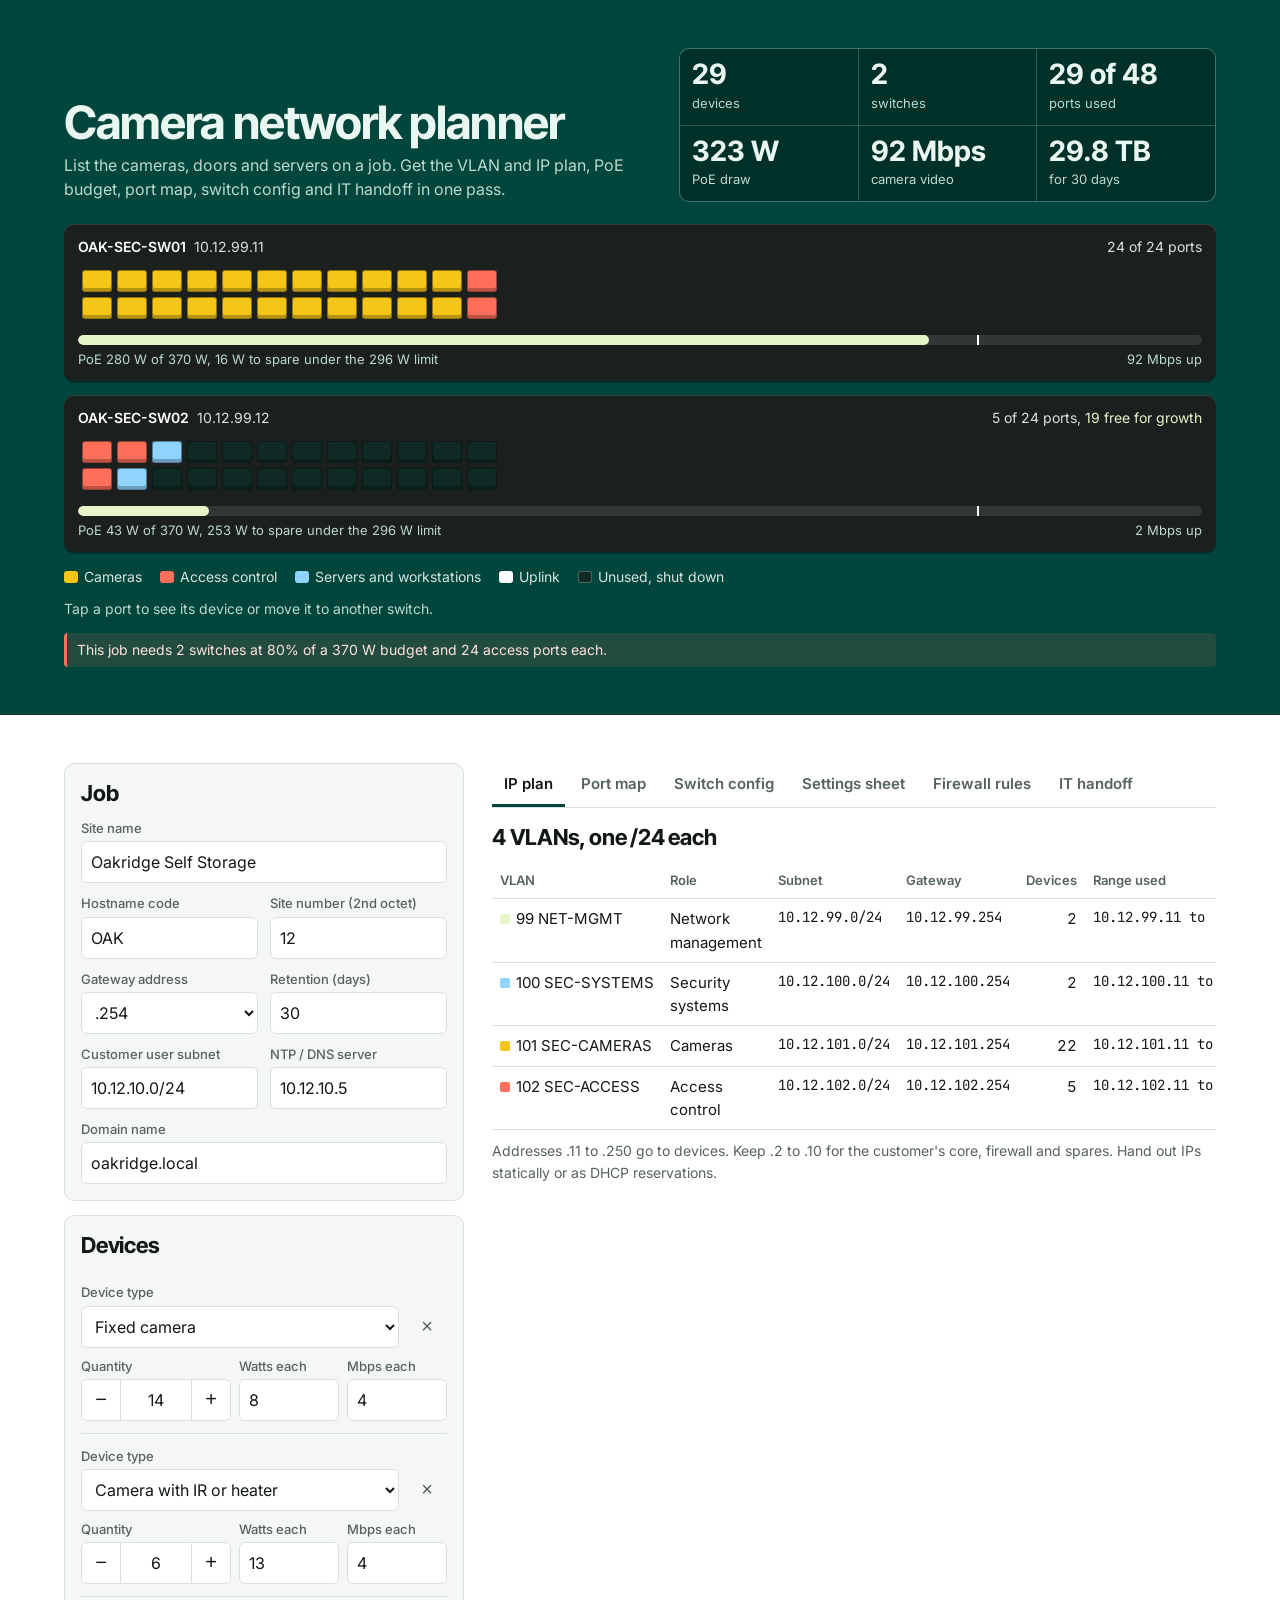
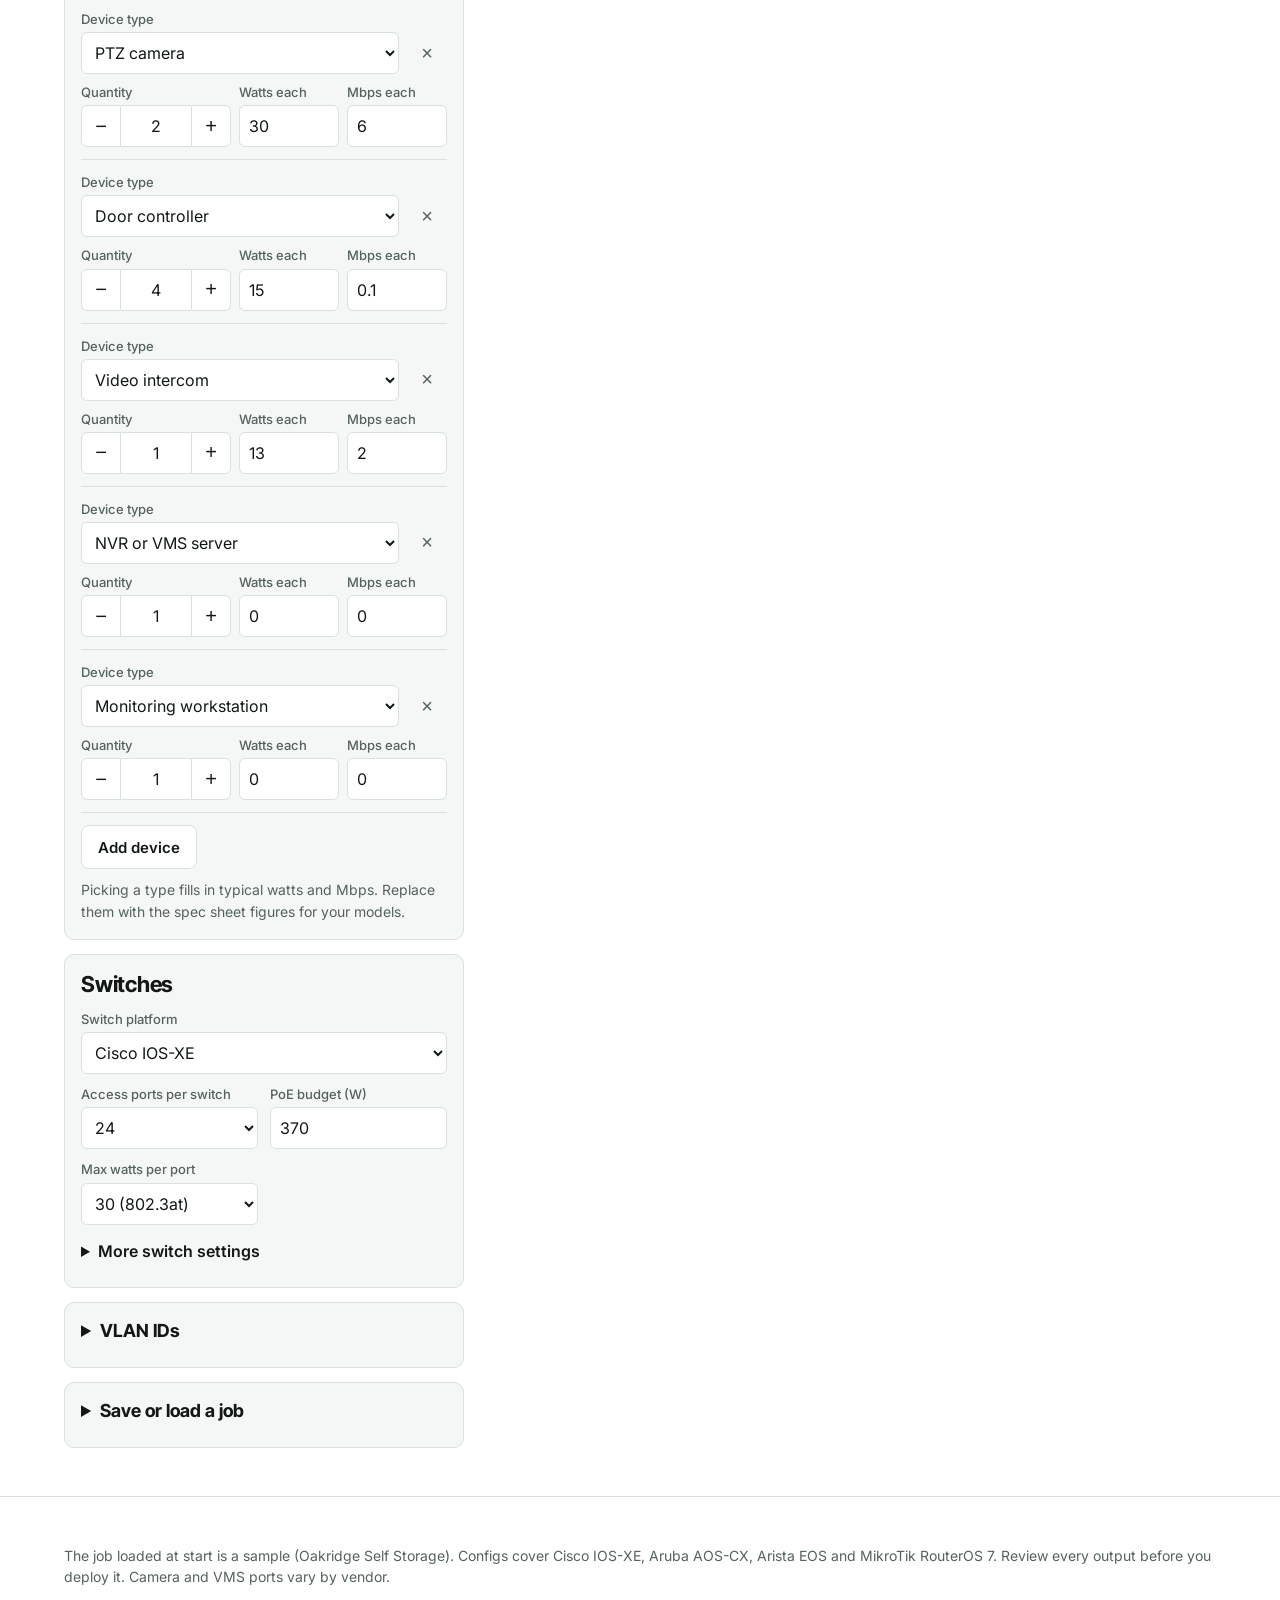
==== commit af59bd87: "Tappable ports, moves between switches, simpler inputs Tap a port to see its device and move it to a" ====
--- a/index.html
+++ b/index.html
@@ -35,11 +35,22 @@
 .sw{background:#1b1f1e;border-radius:10px;padding:12px 14px 12px;box-shadow:inset 0 1px 0 #ffffff22,0 2px 0 #00000055}
 .swh{display:flex;flex-wrap:wrap;justify-content:space-between;gap:4px 16px;font-size:14px;color:#d7e4df;margin-bottom:8px}
 .swh b{color:#fff;font-weight:600}
-.fp{overflow-x:auto;padding-bottom:2px}
+.fp{overflow-x:auto}
 .ports{display:grid;grid-auto-flow:column;grid-template-rows:repeat(2,auto);gap:5px;min-width:max-content;justify-content:start}
-.pt{width:30px;height:22px;border-radius:3px;background:var(--park);border:1px solid #00000066;box-shadow:inset 0 -3px 0 #00000040}
+.pt{width:30px;height:22px;padding:0;cursor:pointer;border-radius:3px;background:var(--park);border:1px solid #00000066;box-shadow:inset 0 -3px 0 #00000040}
+.pt:hover{filter:brightness(1.15)}
+.pt.sel{outline:2px solid #fff;outline-offset:2px}
+.pt:focus-visible{outline:2px solid #8fd3ff;outline-offset:2px}
+.fp{padding:4px 4px 6px}
+.pd{margin-top:10px;background:#ffffff14;border-radius:8px;padding:8px 12px;font-size:14px;color:#eaf6f0;display:flex;flex-wrap:wrap;gap:6px 14px;align-items:center}
+.pd b{color:#fff}
+.pd label{color:#bcd9ce;display:flex;align-items:center;gap:8px}
+.pd select{width:auto;min-height:40px;margin:0}
+.free{color:var(--mgmt)}
+.hint{font-size:14px;color:#bcd9ce;margin:10px 0 0;display:flex;flex-wrap:wrap;gap:6px 14px;align-items:center}
+.lk{font:600 14px Inter,sans-serif;background:none;border:1px solid #ffffff55;color:#fff;border-radius:999px;min-height:36px;padding:0 12px;cursor:pointer}
 .pt.cam{background:var(--cam)}.pt.acs{background:var(--acs)}.pt.sys{background:var(--sys)}.pt.up{background:#fff}
-.pt.over{outline:2px solid #ff3b30;outline-offset:1px}
+.pt.over{box-shadow:inset 0 0 0 2px #ff3b30}
 .meter{position:relative;height:10px;background:#ffffff1a;border-radius:5px;margin-top:10px;overflow:hidden}
 .meter i{position:absolute;inset:0 auto 0 0;background:var(--mgmt);border-radius:5px}
 .meter i.hot{background:var(--acs)}
@@ -59,11 +70,23 @@
 input,select,textarea{font:16px Inter,sans-serif;color:var(--ink);background:var(--bg);border:1px solid var(--line);border-radius:6px;padding:8px 9px;width:100%;margin-top:3px;min-height:42px}
 input:focus,select:focus,textarea:focus,button:focus-visible{outline:2px solid #0d7680;outline-offset:1px}
 .full{grid-column:1/-1}
-.dev{display:grid;grid-template-columns:minmax(0,1fr) 64px 64px 64px 36px;gap:6px;align-items:end;padding:8px 0;border-bottom:1px solid var(--line)}
+.dev{display:grid;grid-template-columns:minmax(0,1fr) 40px;gap:8px;align-items:end;padding:12px 0;border-bottom:1px solid var(--line)}
+.dev .f{grid-column:1/-1;display:grid;grid-template-columns:minmax(0,1.5fr) minmax(0,1fr) minmax(0,1fr);gap:8px}
+.q{display:grid;grid-template-columns:40px minmax(0,1fr) 40px;margin-top:3px}
+.q input{margin:0;border-radius:0;text-align:center;border-inline:0;padding-inline:2px;-moz-appearance:textfield}
+.q input::-webkit-inner-spin-button{-webkit-appearance:none}
+.q button{min-height:42px;border:1px solid var(--line);background:var(--bg);color:var(--ink);font-size:20px;cursor:pointer}
+.q button:first-child{border-radius:6px 0 0 6px}.q button:last-child{border-radius:0 6px 6px 0}
+.q button:hover{background:var(--line)}
+details.panel>summary{font:700 18px/1.3 "Inter Tight",Inter,sans-serif}
+details.panel[open]>summary{margin-bottom:12px}
+.more{margin-top:14px}
+.more[open]>summary{margin-bottom:10px}
+tr.grp td{background:var(--panel);font-weight:600;font-size:14px}
+tr.grp span{font-weight:400;color:var(--mute)}
 .dev select{min-width:0}
 .dev .x{min-height:42px;border:0;background:none;color:var(--mute);font-size:20px;cursor:pointer;border-radius:6px}
 .dev .x:hover{background:var(--line);color:var(--ink)}
-.dvh{display:grid;grid-template-columns:minmax(0,1fr) 64px 64px 64px 36px;gap:6px;font-size:13px;color:var(--mute)}
 button.b{font:600 15px Inter,sans-serif;min-height:44px;padding:0 16px;border-radius:8px;border:1px solid var(--line);background:var(--bg);color:var(--ink);cursor:pointer}
 button.b:hover{border-color:var(--mute)}
 button.p{background:var(--rack);color:#fff;border-color:var(--rack)}
@@ -88,8 +111,8 @@
 .cp{display:flex;justify-content:space-between;align-items:center;gap:10px;flex-wrap:wrap;margin-bottom:10px}
 details summary{cursor:pointer;font-weight:600;min-height:32px}
 footer{border-top:1px solid var(--line);color:var(--mute);font-size:14px}
-@media(max-width:900px){.pt{width:20px;height:16px}.main{grid-template-columns:minmax(0,1fr)}.head{grid-template-columns:minmax(0,1fr)}}
-@media(max-width:600px){table{font-size:13px}th,td{padding:6px 4px}.stack thead{display:none}.stack tr{display:grid;padding-block:8px;border-bottom:1px solid var(--line)}.stack td{display:flex;justify-content:space-between;gap:12px;border:0;padding:2px 0;text-align:right}.stack td::before{content:attr(data-l);color:var(--mute);text-align:left}.dev,.dvh{grid-template-columns:minmax(0,1fr) 52px 52px 52px 32px}.pt{width:16px;height:14px}}
+@media(max-width:900px){.pt{width:22px;height:20px}.ports{gap:4px}.main{grid-template-columns:minmax(0,1fr)}.head{grid-template-columns:minmax(0,1fr)}}
+@media(max-width:600px){table{font-size:13px}th,td{padding:6px 4px}.stack thead{display:none}.stack tr{display:grid;padding-block:8px;border-bottom:1px solid var(--line)}.stack td{display:flex;justify-content:space-between;gap:12px;border:0;padding:2px 0;text-align:right}.stack td::before{content:attr(data-l);color:var(--mute);text-align:left}.pm thead{display:none}.pm tr{display:grid;grid-template-columns:28px minmax(0,1fr) auto;column-gap:8px;padding:7px 0;border-bottom:1px solid var(--line)}.pm td{border:0;padding:0}.pm td:nth-child(1){grid-row:1/3;align-self:center;font-weight:600}.pm td:nth-child(2){grid-area:1/2}.pm td:nth-child(3){grid-area:2/2;color:var(--mute)}.pm td:nth-child(4){display:none}.pm td:nth-child(5){grid-area:1/3;text-align:right}.pm td:nth-child(6){grid-area:2/3;color:var(--mute)}.pm tr.grp{display:block;padding:0;border:0}.pm tr.grp td{display:block;padding:8px;font-weight:600;color:var(--ink)}}
 @media(prefers-reduced-motion:no-preference){.meter i{transition:width .35s ease}}
 </style>
 </head>
@@ -111,6 +134,7 @@
    <span><i style="background:#fff"></i>Uplink</span>
    <span><i style="background:var(--park);border:1px solid #ffffff44"></i>Unused, shut down</span>
   </div>
+  <p class="hint" id="hint"></p>
   <ul class="warns" id="warns"></ul>
  </div>
 </section>
@@ -133,10 +157,9 @@
    </div>
    <div class="panel">
     <h2>Devices</h2>
-    <div class="dvh"><span>Type</span><span>Qty</span><span>Watts</span><span>Mbps</span><span></span></div>
     <div id="devs"></div>
     <div class="row"><button class="b" id="add">Add device</button></div>
-    <p class="note">Watts and Mbps start from typical values. Use the spec sheet figures for the actual models.</p>
+    <p class="note">Picking a type fills in typical watts and Mbps. Replace them with the spec sheet figures for your models.</p>
    </div>
    <div class="panel">
     <h2>Switches</h2>
@@ -145,15 +168,19 @@
      <div><label for="w-ports">Access ports per switch</label><select id="w-ports"><option>8</option><option>12</option><option>16</option><option>24</option><option>48</option></select></div>
      <div><label for="w-budget">PoE budget (W)</label><input id="w-budget" type="number" min="0"></div>
      <div><label for="w-maxw">Max watts per port</label><select id="w-maxw"><option value="15.4">15.4 (802.3af)</option><option value="30">30 (802.3at)</option><option value="60">60 (802.3bt T3)</option><option value="90">90 (802.3bt T4)</option></select></div>
+    </div>
+    <details class="more"><summary>More switch settings</summary>
+    <div class="grid2">
      <div><label for="w-head">Use up to (% of budget)</label><input id="w-head" type="number" min="10" max="100"></div>
      <div><label for="w-upl">Uplink speed</label><select id="w-upl"><option value="1000">1 Gbps</option><option value="10000">10 Gbps</option></select></div>
      <div><label for="w-res">Access ports kept for uplink</label><input id="w-res" type="number" min="0" max="4"></div>
      <div><label for="w-ifp">Port name prefix</label><input id="w-ifp" class="mono"></div>
      <div><label for="w-up">Uplink interface</label><input id="w-up" class="mono" placeholder="auto"></div>
     </div>
+    </details>
    </div>
-   <div class="panel">
-    <h2>VLAN IDs</h2>
+   <details class="panel">
+    <summary>VLAN IDs</summary>
     <div class="grid2">
      <div><label for="v-mgmt">Network management</label><input id="v-mgmt" type="number"></div>
      <div><label for="v-sys">Security systems</label><input id="v-sys" type="number"></div>
@@ -162,15 +189,13 @@
      <div class="full"><label for="v-park">Unused port parking VLAN</label><input id="v-park" type="number"></div>
     </div>
     <p class="note">Subnets follow 10.site.VLAN.0/24, so each VLAN ID maps to its third octet.</p>
-   </div>
-   <div class="panel">
-    <details>
+   </details>
+   <details class="panel">
      <summary>Save or load a job</summary>
      <p class="note">Copy this text to keep the job, or paste a saved job in and load it.</p>
      <textarea id="json" rows="6" class="mono"></textarea>
      <div class="row"><button class="b" id="cpjson">Copy job</button><button class="b" id="ldjson">Load pasted job</button><button class="b" id="sample">Reset to sample</button></div>
-    </details>
-   </div>
+   </details>
   </div>
 
   <div>
@@ -186,6 +211,9 @@
 const TYPES={
  fixed:{n:'Fixed camera',v:'cam',w:8,m:4,p:'CAM'},
  ir:{n:'Camera with IR or heater',v:'cam',w:13,m:4,p:'CAM'},
+ k4:{n:'4K camera',v:'cam',w:13,m:8,p:'CAM'},
+ fish:{n:'Fisheye camera',v:'cam',w:13,m:8,p:'CAM'},
+ lpr:{n:'License plate camera',v:'cam',w:15,m:4,p:'LPR'},
  multi:{n:'Multi-sensor camera',v:'cam',w:25,m:12,p:'MSC'},
  ptz:{n:'PTZ camera',v:'cam',w:30,m:6,p:'PTZ'},
  door:{n:'Door controller',v:'acs',w:15,m:.1,p:'DOOR'},
@@ -198,13 +226,14 @@
 const SAMPLE={s:{name:'Oakridge Self Storage',code:'OAK',num:12,gw:'254',ret:30,corp:'10.12.10.0/24',ntp:'10.12.10.5',dom:'oakridge.local'},
  w:{vend:'cisco',ports:24,budget:370,maxw:'30',head:80,upl:'10000',res:0},
  vn:{cisco:{ifp:'GigabitEthernet1/0/',up:''},aruba:{ifp:'1/1/',up:''},arista:{ifp:'Ethernet',up:''},mikrotik:{ifp:'ether',up:''}},
- v:{mgmt:99,sys:100,cam:101,acs:102,park:999},
+ v:{mgmt:99,sys:100,cam:101,acs:102,park:999},pin:{},
  d:[{t:'fixed',q:14,w:8,m:4},{t:'ir',q:6,w:13,m:4},{t:'ptz',q:2,w:30,m:6},{t:'door',q:4,w:15,m:.1},{t:'intercom',q:1,w:13,m:2},{t:'nvr',q:1,w:0,m:0},{t:'ws',q:1,w:0,m:0}]};
+const GRP=[['cam','Cameras'],['acs','Access control'],['sys','Servers']];
 const KEY='cnp.v1';
-const VEND={cisco:{n:'Cisco IOS-XE',up:p=>'TenGigabitEthernet1/1/1',note:'Built for Catalyst 9200 and 9300 style access switches.'},aruba:{n:'Aruba AOS-CX',up:p=>`1/1/${p.ports+1}`,note:'Built for Aruba CX 6000, 6100 and 6200 style access switches.'},arista:{n:'Arista EOS',up:p=>`Ethernet${p.ports+1}`,note:'Built for Arista 720XP style PoE access switches.'},mikrotik:{n:'MikroTik RouterOS 7',up:p=>'sfp-sfpplus1',note:'Built for CRS3xx and CRS5xx switches using bridge VLAN filtering with hardware offload. VLAN filtering is switched on last, so paste it from a console or a port you will not lose.'}};
+const VEND={cisco:{n:'Cisco IOS-XE',up:p=>'TenGigabitEthernet1/1/1',note:'Built for Catalyst 9200 and 9300 style access switches.'},aruba:{n:'Aruba AOS-CX',up:p=>`1/1/${p.ports+1}`,note:'Built for Aruba CX 6000, 6100 and 6200 style access switches.'},arista:{n:'Arista EOS',up:p=>`Ethernet${p.ports+1}`,note:'Built for Arista 720XP style PoE access switches.'},mikrotik:{n:'MikroTik RouterOS 7',up:p=>'sfp-sfpplus1',note:'Built for CRS3xx and CRS5xx switches using bridge VLAN filtering with hardware offload. Reset the switch to an empty config first, because the factory config already holds every port in its own bridge. VLAN filtering and the unused-port shutdown come last, so paste it from a console or a port you will not lose.'}};
 const clone=o=>JSON.parse(JSON.stringify(o));
-let S=clone(SAMPLE),tab='ip',R=null;
-const fix=x=>{if(!x.vn){x.vn=clone(SAMPLE.vn);if(x.w.ifp)x.vn.cisco.ifp=x.w.ifp;if(x.w.up)x.vn.cisco.up=x.w.up}if(!x.w.vend)x.w.vend='cisco';return x};
+let S=clone(SAMPLE),tab='ip',R=null,SEL=null;
+const fix=x=>{if(!x.vn){x.vn=clone(SAMPLE.vn);if(x.w.ifp)x.vn.cisco.ifp=x.w.ifp;if(x.w.up)x.vn.cisco.up=x.w.up}if(!x.w.vend)x.w.vend='cisco';if(!x.pin)x.pin={};return x};
 try{const x=JSON.parse(localStorage.getItem(KEY)||'null');if(x&&x.s&&x.d&&x.w&&x.v)S=fix(x)}catch(e){}
 const save=()=>{try{localStorage.setItem(KEY,JSON.stringify(S))}catch(e){}};
 const $=id=>document.getElementById(id);
@@ -228,14 +257,16 @@
   for(let i=0;i<q;i++){cnt[T.p]=(cnt[T.p]||0)+1;const h=hostN[T.v]++;
    devs.push({id:`${T.p}-${pad(cnt[T.p],3)}`,type:T.n,v:T.v,w:num(r.w,0),m:num(r.m,0),ip:h<=250?`${sub(T.v)}.${h}`:'no address left'})}});
  VL.forEach(x=>{const used=hostN[x[0]]-11;if(used>240)warn.push(`${x[2]} needs ${used} addresses but a /24 holds 240 here. Split the devices across two VLANs.`)});
- const sws=[];let cur=null;
- const newSw=()=>{cur={n:sws.length+1,ports:Array(ports).fill(null),poe:0,mbps:0,used:0};sws.push(cur)};
- devs.forEach(d=>{
-  if(d.w>maxw){d.over=true;warn.push(`${d.id} draws ${d.w} W but ports supply up to ${maxw} W. Use an 802.3bt switch or a midspan injector.`)}
-  if(!cur||cur.used>=usable||(d.w>0&&cur.poe+d.w>cap&&cur.poe>0))newSw();
-  cur.ports[cur.used]=d;cur.used++;cur.poe+=d.w;cur.mbps+=d.m;d.sw=cur.n;d.port=cur.used});
+ const sws=[],pins=S.pin||{};
+ const newSw=()=>{const x={n:sws.length+1,devs:[],poe:0,mbps:0};sws.push(x);return x};
+ const put=(x,d)=>{x.devs.push(d);x.poe+=d.w;x.mbps+=d.m;d.sw=x.n};
+ devs.forEach((d,i)=>{d.i=i;if(d.w>maxw){d.over=true;warn.push(`${d.id} draws ${d.w} W but ports supply up to ${maxw} W. Use an 802.3bt switch or a midspan injector.`)}});
+ devs.forEach(d=>{const n=Math.min(20,Math.round(num(pins[d.id],0)));if(n<1)return;while(sws.length<n)newSw();if(sws[n-1].devs.length<usable){put(sws[n-1],d);d.pinned=true}});
+ devs.forEach(d=>{if(d.sw)return;put(sws.find(x=>x.devs.length<usable&&(d.w===0||x.poe===0||x.poe+d.w<=cap))||newSw(),d)});
  if(!sws.length)newSw();
  sws.forEach(x=>{x.name=`${(s.code||'SITE').toUpperCase()}-SEC-SW${pad(x.n,2)}`;x.ip=`${sub('mgmt')}.${10+x.n}`;
+  x.devs.sort((a,b)=>a.i-b.i);x.ports=Array(ports).fill(null);x.devs.forEach((d,i)=>{x.ports[i]=d;d.port=i+1});x.used=x.devs.length;
+  if(x.poe>cap+.01)warn.push(`${x.name} draws ${Math.round(x.poe)} W, over its ${Math.round(cap)} W limit. Move a device to another switch.`);
   if(x.mbps>num(w.upl,1000)*.7)warn.push(`${x.name} sends about ${Math.round(x.mbps)} Mbps, over 70% of its uplink. Use a faster uplink or spread the cameras out.`)});
  if(sws.length>1)warn.push(`This job needs ${sws.length} switches at ${w.head}% of a ${budget} W budget and ${usable} access ports each.`);
  if(!devs.some(d=>d.type===TYPES.nvr.n))warn.push('No NVR or VMS server is listed. Add one, or note where recording happens.');
@@ -250,7 +281,7 @@
 const used=p=>VL.map(y=>p.oct(y[0]));
 function cisco(p,x){
  const s=S.s,w=S.w,v=S.v,{ifp,up}=vf(p,'cisco'),L=[];
- L.push(`! ===== ${x.name} (${s.name}) =====`,`hostname ${x.name}`,'vtp mode transparent','spanning-tree mode rapid-pvst','spanning-tree extend system-id',`ip domain name ${s.dom||'example.local'}`,'username admin privilege 15 secret CHANGE_ME','!');
+ L.push(`! ===== ${x.name} (${s.name}) =====`,`hostname ${x.name}`,'vtp mode transparent','spanning-tree mode rapid-pvst','spanning-tree extend system-id',`ip domain name ${s.dom||'example.local'}`,'crypto key generate rsa general-keys modulus 2048','username admin privilege 15 secret CHANGE_ME','!');
  VL.forEach(y=>L.push(`vlan ${p.oct(y[0])}`,` name ${y[1]}`));
  L.push(`vlan ${p.oct('park')}`,' name UNUSED','!');
  const unused=[];
@@ -259,7 +290,7 @@
  rangeTxt(unused).forEach(([a,b])=>L.push(`interface range ${ifp}${a}${b>a?' - '+b:''}`,' description UNUSED',' switchport mode access',` switchport access vlan ${p.oct('park')}`,' shutdown','!'));
  for(let i=p.usable;i<p.ports;i++)L.push(`interface ${ifp}${i+1}`,' description RESERVED-UPLINK',' shutdown','!');
  L.push(`interface ${up}`,' description UPLINK-TO-CORE',' switchport mode trunk',` switchport trunk allowed vlan ${used(p).join(',')}`,' switchport nonegotiate',' no shutdown','!');
- L.push('interface Vlan1',' shutdown','!',`interface Vlan${p.oct('mgmt')}`,` description ${VL[0][1]}`,` ip address ${x.ip} 255.255.255.0`,' no shutdown','!',`ip default-gateway ${p.sub('mgmt')}.${p.gwh}`,`ntp server ${s.ntp||'CHANGE_ME'}`,`ip name-server ${s.ntp||'CHANGE_ME'}`,'no ip http server','no ip http secure-server','ip ssh version 2','! Generate SSH keys once: crypto key generate rsa modulus 2048','line vty 0 15',' login local',' transport input ssh','!','end');
+ L.push('interface Vlan1',' shutdown','!',`interface Vlan${p.oct('mgmt')}`,` description ${VL[0][1]}`,` ip address ${x.ip} 255.255.255.0`,' no shutdown','!',`ip default-gateway ${p.sub('mgmt')}.${p.gwh}`,`ntp server ${s.ntp||'CHANGE_ME'}`,`ip name-server ${s.ntp||'CHANGE_ME'}`,'no ip http server','no ip http secure-server','ip ssh version 2','line vty 0 15',' login local',' transport input ssh','!','end');
  return L.join('\n');
 }
 
@@ -291,7 +322,7 @@
 }
 function mikrotik(p,x){
  const s=S.s,{ifp,up}=vf(p,'mikrotik'),L=[],unused=[],byV={},mg=p.oct('mgmt');
- L.push(`# ===== ${x.name} (${s.name}) =====`,`/system identity set name=${x.name}`,'/user set admin password=CHANGE_ME','/interface bridge add name=bridge1 protocol-mode=rstp vlan-filtering=no','/interface bridge port');
+ L.push(`# ===== ${x.name} (${s.name}) =====`,'# Start from an empty switch: /system reset-configuration no-defaults=yes',`/system identity set name=${x.name}`,'/user set admin password=CHANGE_ME','/interface bridge add name=bridge1 protocol-mode=rstp vlan-filtering=no','/interface bridge port');
  x.ports.forEach((d,i)=>{const n=i+1;if(i>=p.usable)return;if(!d){unused.push(`${ifp}${n}`);return}
   const vid=p.oct(d.v);(byV[vid]=byV[vid]||[]).push(`${ifp}${n}`);
   L.push(`add bridge=bridge1 interface=${ifp}${n} pvid=${vid} frame-types=admit-only-untagged-and-priority-tagged edge=yes bpdu-guard=yes comment="${d.id} ${d.type}"`)});
@@ -300,8 +331,8 @@
  const poe=x.ports.map((d,i)=>d&&i<p.usable?`set ${ifp}${i+1} poe-out=${d.w>0?'auto-on':'off'}`:null).filter(Boolean);
  if(poe.length)L.push('/interface ethernet poe',...poe);
  for(let i=p.usable;i<p.ports;i++)unused.push(`${ifp}${i+1}`);
+ L.push(`/interface vlan add interface=bridge1 name=vlan${mg}-mgmt vlan-id=${mg}`,`/ip address add address=${x.ip}/24 interface=vlan${mg}-mgmt`,`/ip route add dst-address=0.0.0.0/0 gateway=${p.sub('mgmt')}.${p.gwh}`,`/ip dns set servers=${s.ntp||'CHANGE_ME'}`,'/system ntp client set enabled=yes',`/system ntp client servers add address=${s.ntp||'CHANGE_ME'}`,'/ip service disable telnet,ftp,www,www-ssl,api,api-ssl','# Turn on VLAN filtering, then shut the unused ports','/interface bridge set bridge1 vlan-filtering=yes');
  if(unused.length)L.push(`/interface ethernet disable ${unused.join(',')}`);
- L.push(`/interface vlan add interface=bridge1 name=vlan${mg}-mgmt vlan-id=${mg}`,`/ip address add address=${x.ip}/24 interface=vlan${mg}-mgmt`,`/ip route add dst-address=0.0.0.0/0 gateway=${p.sub('mgmt')}.${p.gwh}`,`/ip dns set servers=${s.ntp||'CHANGE_ME'}`,'/system ntp client set enabled=yes',`/system ntp client servers add address=${s.ntp||'CHANGE_ME'}`,'/ip service disable telnet,ftp,www,api','# Turn on VLAN filtering last','/interface bridge set bridge1 vlan-filtering=yes');
  return L.join('\n');
 }
 const GEN={cisco,aruba,arista,mikrotik};
@@ -335,13 +366,23 @@
 
 function figs(p){
  $('figs').innerHTML=[[p.devs.length,'devices'],[p.sws.length,p.sws.length>1?'switches':'switch'],[p.devs.length+' of '+p.sws.length*p.usable,'ports used'],[Math.round(p.poe)+' W','PoE draw'],[Math.round(p.camM)+' Mbps','camera video'],[p.tb.toFixed(1)+' TB',`for ${S.s.ret} days`]].map(f=>`<div class="fg"><b>${f[0]}</b><span>${f[1]}</span></div>`).join('');
+ if(SEL&&SEL.id){const d=p.devs.find(d=>d.id===SEL.id);SEL=d?{id:d.id,sw:d.sw,port:d.port}:null}
+ if(SEL&&(SEL.sw>p.sws.length||SEL.port>p.ports))SEL=null;
  $('racks').innerHTML=p.sws.map(x=>{
-  const cells=x.ports.map((d,i)=>{const n=i+1;if(i>=p.usable)return`<div class="pt up" title="Port ${n}: reserved for uplink"></div>`;
-   return d?`<div class="pt ${d.v}${d.over?' over':''}" title="Port ${n}: ${esc(d.id)}, ${d.w} W"></div>`:`<div class="pt" title="Port ${n}: unused"></div>`}).join('');
-  const pct=p.budget?Math.min(100,x.poe/p.budget*100):0,lim=p.budget?p.cap/p.budget*100:0;
-  return`<div class="sw"><div class="swh"><span><b>${esc(x.name)}</b> &nbsp;${x.ip}</span><span>${x.used} of ${p.usable} ports</span></div><div class="fp"><div class="ports">${cells}</div></div>
+  const cells=x.ports.map((d,i)=>{const n=i+1,sel=SEL&&SEL.sw===x.n&&SEL.port===n?' sel':'',at=`data-sw="${x.n}" data-port="${n}"`;
+   if(i>=p.usable)return`<button class="pt up${sel}" ${at} aria-label="Port ${n}, reserved for uplink"></button>`;
+   return d?`<button class="pt ${d.v}${d.over?' over':''}${sel}" ${at} aria-label="Port ${n}, ${esc(d.id)}, ${d.w} watts"></button>`:`<button class="pt${sel}" ${at} aria-label="Port ${n}, unused"></button>`}).join('');
+  const pct=p.budget?Math.min(100,x.poe/p.budget*100):0,lim=p.budget?p.cap/p.budget*100:0,free=p.usable-x.used,room=Math.round(p.cap-x.poe);
+  let pd='';
+  if(SEL&&SEL.sw===x.n){const d=x.ports[SEL.port-1];
+   if(d){const opts=p.sws.map(y=>`<option value="${y.n}"${y.n===x.n?' selected':''}>${esc(y.name)}</option>`).join('')+`<option value="${p.sws.length+1}">A new switch</option>`+(d.pinned?'<option value="0">Automatic placement</option>':'');
+    pd=`<div class="pd"><span><b>Port ${SEL.port}: ${esc(d.id)}</b> ${esc(d.type)}</span><span>VLAN ${p.oct(d.v)}</span><span class="mono">${esc(d.ip)}</span><span>${d.w} W, ${d.m} Mbps</span><label for="mv">Move to <select id="mv" data-move="${esc(d.id)}">${opts}</select></label></div>`}
+   else pd=`<div class="pd"><span><b>Port ${SEL.port}</b> ${SEL.port>p.usable?'Reserved for the uplink':`Unused. Shut down and parked in VLAN ${p.oct('park')}`}</span></div>`}
+  return`<div class="sw"><div class="swh"><span><b>${esc(x.name)}</b> &nbsp;${x.ip}</span><span>${x.used} of ${p.usable} ports${free>0?`, <span class="free">${free} free for growth</span>`:''}</span></div><div class="fp"><div class="ports">${cells}</div></div>${pd}
   <div class="meter" role="img" aria-label="PoE ${Math.round(x.poe)} of ${p.budget} watts"><i class="${x.poe>p.cap?'hot':''}" style="width:${pct}%"></i><u style="left:${lim}%"></u></div>
-  <div class="mt"><span>PoE ${Math.round(x.poe)} W of ${p.budget} W, limit ${Math.round(p.cap)} W</span><span>${Math.round(x.mbps)} Mbps up</span></div></div>`}).join('');
+  <div class="mt"><span>PoE ${Math.round(x.poe)} W of ${p.budget} W${room>=0?`, ${room} W to spare under the ${Math.round(p.cap)} W limit`:`, ${-room} W over the ${Math.round(p.cap)} W limit`}</span><span>${Math.round(x.mbps)} Mbps up</span></div></div>`}).join('');
+ const moved=p.devs.filter(d=>d.pinned).length;
+ $('hint').innerHTML=`<span>Tap a port to see its device or move it to another switch.</span>${moved?`<button class="lk" id="unpin">Undo ${moved} move${moved>1?'s':''}</button>`:''}`;
  $('warns').innerHTML=p.warn.length?p.warn.map(w=>`<li>${esc(w)}</li>`).join(''):'<li class="ok">Every device fits within the PoE limit, ports and address space.</li>';
 }
 
@@ -356,8 +397,9 @@
    return`<tr><td data-l="VLAN" class="nw"><span class="chip" style="background:var(--${y[0]})"></span>${p.oct(y[0])} ${y[1]}</td><td data-l="Role">${y[2]}</td><td data-l="Subnet" class="mono nw">${p.sub(y[0])}.0/24</td><td data-l="Gateway" class="mono nw">${p.sub(y[0])}.${p.gwh}</td><td data-l="Devices" class="n">${ds.length}</td><td data-l="Range" class="mono nw">${ds.length?esc(ds[0])+(ds.length>1?' to .'+esc(ds[ds.length-1]).split('.').pop():''):'none'}</td></tr>`}).join('')+
   `</tbody></table></div><p class="note">Addresses .11 to .250 go to devices. Keep .2 to .10 for the customer's core, firewall and spares. Hand out IPs statically or as DHCP reservations.</p>`;
  }else if(tab==='ports'){
-  h=`<h2>Port and address schedule</h2><div class="scroll"><table class="stack"><thead><tr><th>Device</th><th>Type</th><th>Switch / port</th><th>VLAN</th><th>IP</th><th class="n">PoE</th></tr></thead><tbody>`+
-  p.devs.map(d=>`<tr><td data-l="Device" class="nw"><span class="chip" style="background:var(--${d.v})"></span>${esc(d.id)}</td><td data-l="Type">${esc(d.type)}</td><td data-l="Switch / port" class="nw">SW${pad(d.sw,2)} port ${d.port}</td><td data-l="VLAN" class="n">${p.oct(d.v)}</td><td data-l="IP" class="mono nw">${esc(d.ip)}</td><td data-l="PoE" class="n">${d.w} W</td></tr>`).join('')+`</tbody></table></div>`;
+  h=`<h2>Port and address schedule</h2><div class="scroll"><table class="pm"><thead><tr><th>Port</th><th>Device</th><th>Type</th><th class="n">VLAN</th><th>IP</th><th class="n">PoE</th></tr></thead><tbody>`+
+  p.sws.map(x=>`<tr class="grp"><td colspan="6">${esc(x.name)} <span>&nbsp;${x.ip} &nbsp; ${x.used} of ${p.usable} ports &nbsp; ${Math.round(x.poe)} W</span></td></tr>`+
+   (x.devs.map(d=>`<tr><td data-l="Port" class="n" style="text-align:left">${d.port}</td><td data-l="Device" class="nw"><span class="chip" style="background:var(--${d.v})"></span>${esc(d.id)}</td><td data-l="Type">${esc(d.type)}</td><td data-l="VLAN" class="n">${p.oct(d.v)}</td><td data-l="IP" class="mono nw">${esc(d.ip)}</td><td data-l="PoE" class="n">${d.w} W</td></tr>`).join('')||'<tr><td colspan="6">No devices on this switch</td></tr>')).join('')+`</tbody></table></div>`;
  }else if(tab==='cisco'){
   const k=S.w.vend,V=VEND[k];
   h=`<div class="cp"><h2 style="margin:0">${V.n} config, ${p.sws.length} switch${p.sws.length>1?'es':''}</h2>${copyBtn('cfg')}</div><div class="seg" role="radiogroup" aria-label="Switch platform">${Object.entries(VEND).map(([kk,vv])=>`<button role="radio" aria-checked="${kk===k}" data-vend="${kk}">${vv.n}</button>`).join('')}</div><pre id="cfg">${esc(p.sws.map(x=>GEN[k](p,x)).join('\n\n'))}</pre><p class="note">${V.note} Change the admin password before you paste it. PoE is switched off on ports with no PoE device.</p>`;
@@ -386,12 +428,18 @@
 }
 function vendFields(){const k=S.w.vend;if(!S.vn[k])S.vn[k]=clone(SAMPLE.vn[k]);$('w-vend').value=k;$('w-ifp').value=S.vn[k].ifp;$('w-up').value=S.vn[k].up;$('w-up').placeholder='auto: '+VEND[k].up({ports:Math.round(num(S.w.ports,24))})}
 function devForm(){
- const opts=t=>Object.entries(TYPES).map(([k,T])=>`<option value="${k}"${k===t?' selected':''}>${T.n}</option>`).join('');
- $('devs').innerHTML=S.d.map((r,i)=>`<div class="dev"><select id="d-t-${i}" aria-label="Type" data-i="${i}" data-k="t">${opts(r.t)}</select><input id="d-q-${i}" aria-label="Quantity" type="number" min="0" data-i="${i}" data-k="q" value="${r.q}"><input id="d-w-${i}" aria-label="Watts" type="number" step="0.5" min="0" data-i="${i}" data-k="w" value="${r.w}"><input id="d-m-${i}" aria-label="Mbps" type="number" step="0.5" min="0" data-i="${i}" data-k="m" value="${r.m}"><button class="x" data-del="${i}" aria-label="Remove row">×</button></div>`).join('')||'<p class="note">No devices yet. Add one to start.</p>';
+ const opts=t=>GRP.map(([g,gn])=>`<optgroup label="${gn}">${Object.entries(TYPES).filter(([k,T])=>T.v===g).map(([k,T])=>`<option value="${k}"${k===t?' selected':''}>${T.n}</option>`).join('')}</optgroup>`).join('');
+ $('devs').innerHTML=S.d.map((r,i)=>`<div class="dev"><div><label for="d-t-${i}">Device type</label><select id="d-t-${i}" data-i="${i}" data-k="t">${opts(r.t)}</select></div><button class="x" data-del="${i}" aria-label="Remove ${esc(TYPES[r.t]?TYPES[r.t].n:'row')}">×</button>
+ <div class="f"><div><label for="d-q-${i}">Quantity</label><div class="q"><button data-step="-1" data-i="${i}" aria-label="One fewer">−</button><input id="d-q-${i}" type="number" inputmode="numeric" min="0" data-i="${i}" data-k="q" value="${r.q}"><button data-step="1" data-i="${i}" aria-label="One more">+</button></div></div>
+ <div><label for="d-w-${i}">Watts each</label><input id="d-w-${i}" type="number" inputmode="decimal" step="0.5" min="0" data-i="${i}" data-k="w" value="${r.w}"></div>
+ <div><label for="d-m-${i}">Mbps each</label><input id="d-m-${i}" type="number" inputmode="decimal" step="0.5" min="0" data-i="${i}" data-k="m" value="${r.m}"></div></div></div>`).join('')||'<p class="note">No devices yet. Add one to start.</p>';
 }
 $('devs').addEventListener('input',e=>{const el=e.target,i=el.dataset.i,k=el.dataset.k;if(i===undefined)return;const r=S.d[i];
  if(k==='t'){r.t=el.value;r.w=TYPES[el.value].w;r.m=TYPES[el.value].m;devForm()}else r[k]=el.value;update()});
-$('devs').addEventListener('click',e=>{const i=e.target.dataset.del;if(i===undefined)return;S.d.splice(+i,1);devForm();update()});
+$('devs').addEventListener('click',e=>{const t=e.target;if(t.dataset.step){const r=S.d[t.dataset.i];r.q=Math.max(0,Math.round(num(r.q,0))+ +t.dataset.step);$('d-q-'+t.dataset.i).value=r.q;update();return}const i=t.dataset.del;if(i===undefined)return;S.d.splice(+i,1);devForm();update()});
+$('racks').addEventListener('click',e=>{const t=e.target.closest('.pt');if(!t)return;const sw=+t.dataset.sw,port=+t.dataset.port,d=R.sws[sw-1].ports[port-1];SEL=SEL&&SEL.sw===sw&&SEL.port===port?null:{sw,port,id:d&&port<=R.usable?d.id:null};figs(R)});
+$('racks').addEventListener('change',e=>{const id=e.target.dataset.move;if(!id)return;const n=+e.target.value;if(n)S.pin[id]=n;else delete S.pin[id];SEL={id};update()});
+$('hint').addEventListener('click',e=>{if(e.target.id!=='unpin')return;S.pin={};update()});
 $('add').onclick=()=>{S.d.push({t:'fixed',q:1,w:TYPES.fixed.w,m:TYPES.fixed.m});devForm();update()};
 $('tabs').addEventListener('click',e=>{const t=e.target.dataset.tab;if(!t)return;tab=t;out(R)});
 $('out').addEventListener('click',e=>{const vk=e.target.dataset.vend;if(vk){S.w.vend=vk;vendFields();update();return}const id=e.target.dataset.copy;if(!id)return;const b=e.target,txt=$(id).textContent;
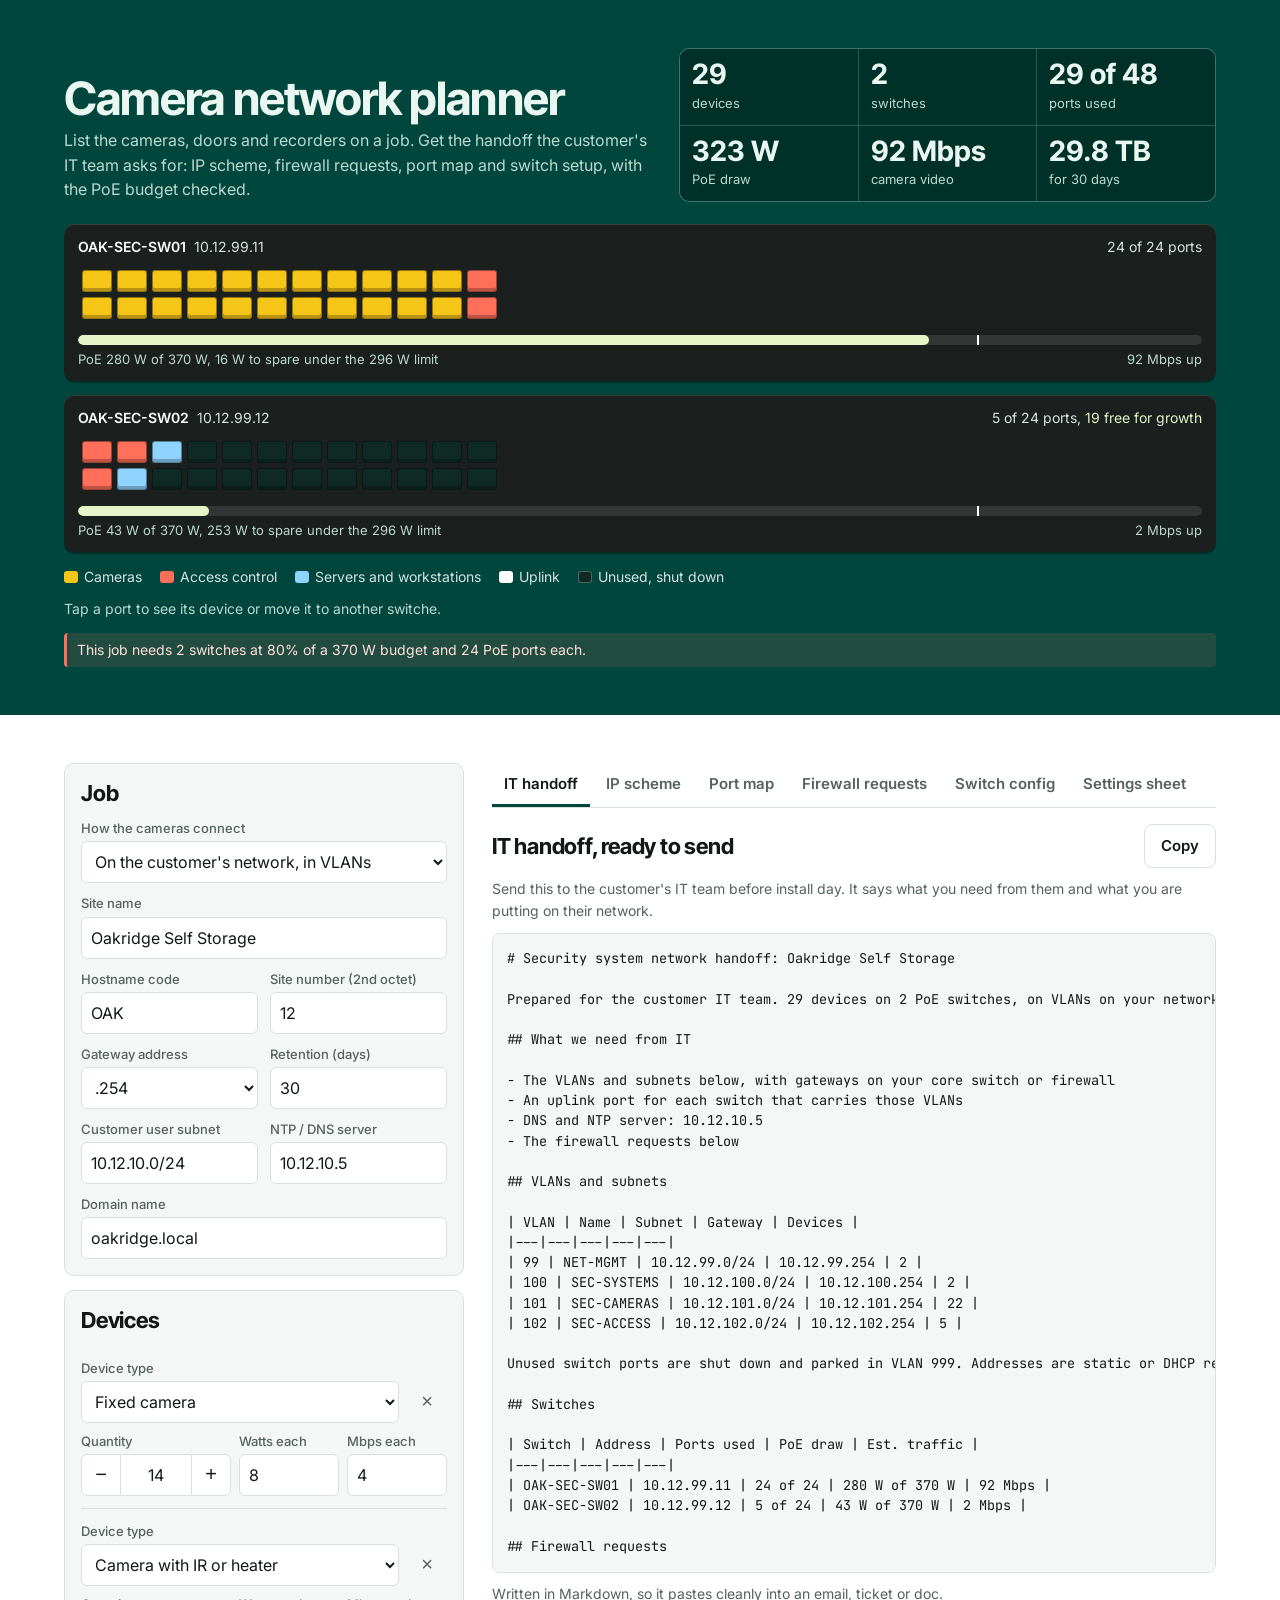
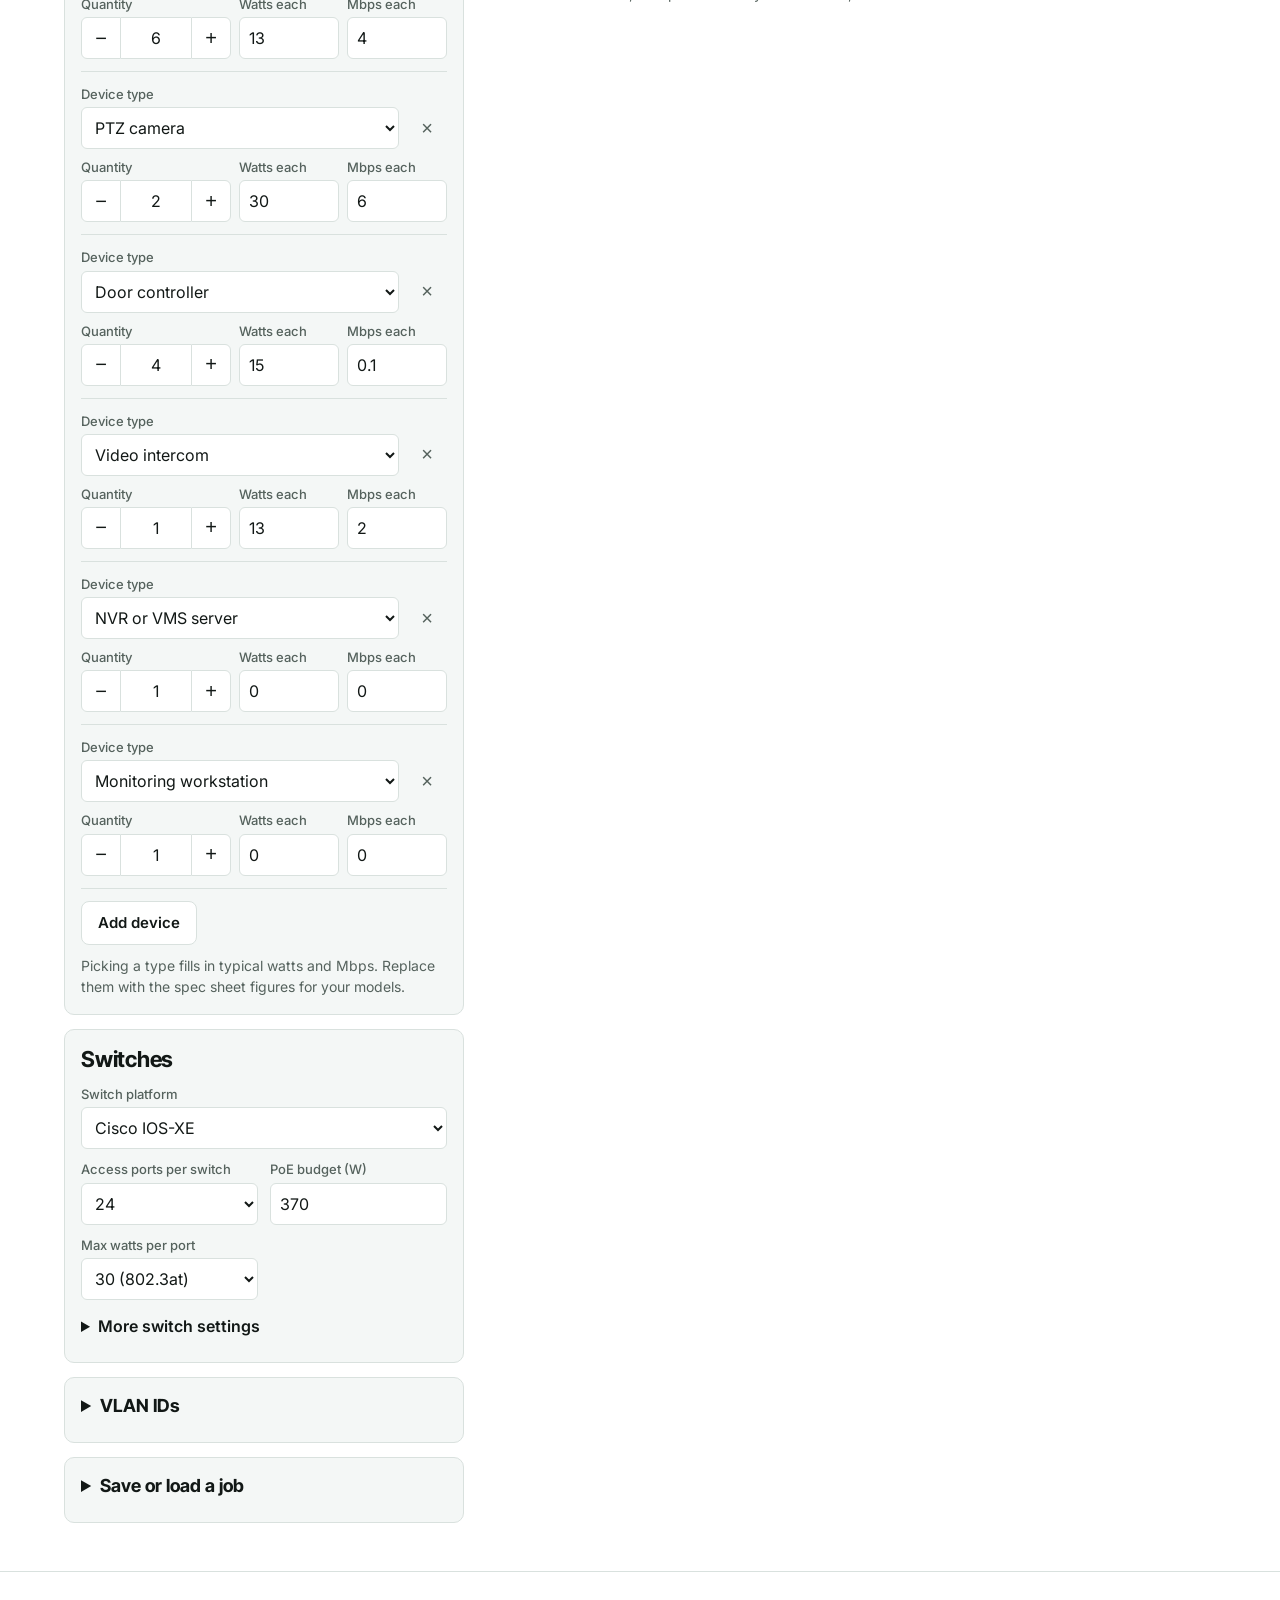
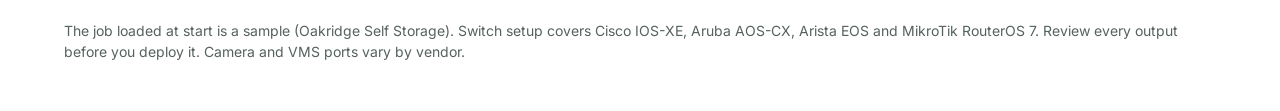
==== commit 2a5cd63f: "Lead with the IT handoff; add separate-network and PoE recorder modes Research on integrator forums " ====
--- a/index.html
+++ b/index.html
@@ -108,6 +108,7 @@
 .seg{display:flex;flex-wrap:wrap;gap:6px;margin-bottom:12px}
 .seg button{font:600 14px Inter,sans-serif;min-height:40px;padding:0 12px;border-radius:999px;border:1px solid var(--line);background:var(--bg);color:var(--mute);cursor:pointer}
 .seg button[aria-checked=true]{background:var(--rack);border-color:var(--rack);color:#fff}
+body[data-mode=nvr] .noNvr{display:none}
 .cp{display:flex;justify-content:space-between;align-items:center;gap:10px;flex-wrap:wrap;margin-bottom:10px}
 details summary{cursor:pointer;font-weight:600;min-height:32px}
 footer{border-top:1px solid var(--line);color:var(--mute);font-size:14px}
@@ -122,7 +123,7 @@
   <div class="head">
    <div>
     <h1>Camera network planner</h1>
-    <p class="sub">List the cameras, doors and servers on a job. Get the VLAN and IP plan, PoE budget, port map, switch config and IT handoff in one pass.</p>
+    <p class="sub">List the cameras, doors and recorders on a job. Get the handoff the customer's IT team asks for: IP scheme, firewall requests, port map and switch setup, with the PoE budget checked.</p>
    </div>
    <div class="figs" id="figs"></div>
   </div>
@@ -145,6 +146,7 @@
    <div class="panel">
     <h2>Job</h2>
     <div class="grid2">
+     <div class="full"><label for="s-mode">How the cameras connect</label><select id="s-mode"><option value="it">On the customer's network, in VLANs</option><option value="sep">On our own separate security network</option><option value="nvr">Straight into a PoE recorder (NVR)</option></select></div>
      <div class="full"><label for="s-name">Site name</label><input id="s-name"></div>
      <div><label for="s-code">Hostname code</label><input id="s-code"></div>
      <div><label for="s-num">Site number (2nd octet)</label><input id="s-num" type="number" min="0" max="255"></div>
@@ -162,14 +164,14 @@
     <p class="note">Picking a type fills in typical watts and Mbps. Replace them with the spec sheet figures for your models.</p>
    </div>
    <div class="panel">
-    <h2>Switches</h2>
+    <h2 id="swh2">Switches</h2>
     <div class="grid2">
-     <div class="full"><label for="w-vend">Switch platform</label><select id="w-vend"><option value="cisco">Cisco IOS-XE</option><option value="aruba">Aruba AOS-CX</option><option value="arista">Arista EOS</option><option value="mikrotik">MikroTik RouterOS 7</option></select></div>
-     <div><label for="w-ports">Access ports per switch</label><select id="w-ports"><option>8</option><option>12</option><option>16</option><option>24</option><option>48</option></select></div>
+     <div class="full noNvr"><label for="w-vend">Switch platform</label><select id="w-vend"><option value="cisco">Cisco IOS-XE</option><option value="aruba">Aruba AOS-CX</option><option value="arista">Arista EOS</option><option value="mikrotik">MikroTik RouterOS 7</option></select></div>
+     <div><label for="w-ports" id="lb-ports">Access ports per switch</label><select id="w-ports"><option>8</option><option>12</option><option>16</option><option>24</option><option>48</option></select></div>
      <div><label for="w-budget">PoE budget (W)</label><input id="w-budget" type="number" min="0"></div>
      <div><label for="w-maxw">Max watts per port</label><select id="w-maxw"><option value="15.4">15.4 (802.3af)</option><option value="30">30 (802.3at)</option><option value="60">60 (802.3bt T3)</option><option value="90">90 (802.3bt T4)</option></select></div>
     </div>
-    <details class="more"><summary>More switch settings</summary>
+    <details class="more noNvr"><summary>More switch settings</summary>
     <div class="grid2">
      <div><label for="w-head">Use up to (% of budget)</label><input id="w-head" type="number" min="10" max="100"></div>
      <div><label for="w-upl">Uplink speed</label><select id="w-upl"><option value="1000">1 Gbps</option><option value="10000">10 Gbps</option></select></div>
@@ -179,7 +181,7 @@
     </div>
     </details>
    </div>
-   <details class="panel">
+   <details class="panel noNvr">
     <summary>VLAN IDs</summary>
     <div class="grid2">
      <div><label for="v-mgmt">Network management</label><input id="v-mgmt" type="number"></div>
@@ -204,7 +206,7 @@
   </div>
  </div>
 </section>
-<footer class="band"><div class="wrap">The job loaded at start is a sample (Oakridge Self Storage). Configs cover Cisco IOS-XE, Aruba AOS-CX, Arista EOS and MikroTik RouterOS 7. Review every output before you deploy it. Camera and VMS ports vary by vendor.</div></footer>
+<footer class="band"><div class="wrap">The job loaded at start is a sample (Oakridge Self Storage). Switch setup covers Cisco IOS-XE, Aruba AOS-CX, Arista EOS and MikroTik RouterOS 7. Review every output before you deploy it. Camera and VMS ports vary by vendor.</div></footer>
 
 <script>
 {
@@ -223,7 +225,7 @@
  ws:{n:'Monitoring workstation',v:'sys',w:0,m:0,p:'WS'}
 };
 const VL=[['mgmt','NET-MGMT','Network management'],['sys','SEC-SYSTEMS','Security systems'],['cam','SEC-CAMERAS','Cameras'],['acs','SEC-ACCESS','Access control']];
-const SAMPLE={s:{name:'Oakridge Self Storage',code:'OAK',num:12,gw:'254',ret:30,corp:'10.12.10.0/24',ntp:'10.12.10.5',dom:'oakridge.local'},
+const SAMPLE={s:{mode:'it',name:'Oakridge Self Storage',code:'OAK',num:12,gw:'254',ret:30,corp:'10.12.10.0/24',ntp:'10.12.10.5',dom:'oakridge.local'},
  w:{vend:'cisco',ports:24,budget:370,maxw:'30',head:80,upl:'10000',res:0},
  vn:{cisco:{ifp:'GigabitEthernet1/0/',up:''},aruba:{ifp:'1/1/',up:''},arista:{ifp:'Ethernet',up:''},mikrotik:{ifp:'ether',up:''}},
  v:{mgmt:99,sys:100,cam:101,acs:102,park:999},pin:{},
@@ -232,8 +234,8 @@
 const KEY='cnp.v1';
 const VEND={cisco:{n:'Cisco IOS-XE',up:p=>'TenGigabitEthernet1/1/1',note:'Built for Catalyst 9200 and 9300 style access switches.'},aruba:{n:'Aruba AOS-CX',up:p=>`1/1/${p.ports+1}`,note:'Built for Aruba CX 6000, 6100 and 6200 style access switches.'},arista:{n:'Arista EOS',up:p=>`Ethernet${p.ports+1}`,note:'Built for Arista 720XP style PoE access switches.'},mikrotik:{n:'MikroTik RouterOS 7',up:p=>'sfp-sfpplus1',note:'Built for CRS3xx and CRS5xx switches using bridge VLAN filtering with hardware offload. Reset the switch to an empty config first, because the factory config already holds every port in its own bridge. VLAN filtering and the unused-port shutdown come last, so paste it from a console or a port you will not lose.'}};
 const clone=o=>JSON.parse(JSON.stringify(o));
-let S=clone(SAMPLE),tab='ip',R=null,SEL=null;
-const fix=x=>{if(!x.vn){x.vn=clone(SAMPLE.vn);if(x.w.ifp)x.vn.cisco.ifp=x.w.ifp;if(x.w.up)x.vn.cisco.up=x.w.up}if(!x.w.vend)x.w.vend='cisco';if(!x.pin)x.pin={};return x};
+let S=clone(SAMPLE),tab='hand',R=null,SEL=null;
+const fix=x=>{if(!x.vn){x.vn=clone(SAMPLE.vn);if(x.w.ifp)x.vn.cisco.ifp=x.w.ifp;if(x.w.up)x.vn.cisco.up=x.w.up}if(!x.w.vend)x.w.vend='cisco';if(!x.pin)x.pin={};if(!x.s.mode)x.s.mode='it';return x};
 try{const x=JSON.parse(localStorage.getItem(KEY)||'null');if(x&&x.s&&x.d&&x.w&&x.v)S=fix(x)}catch(e){}
 const save=()=>{try{localStorage.setItem(KEY,JSON.stringify(S))}catch(e){}};
 const $=id=>document.getElementById(id);
@@ -246,43 +248,48 @@
  const site=Math.max(0,Math.min(255,Math.round(num(s.num,1))));
  const ports=Math.round(num(w.ports,24)),res=Math.max(0,Math.min(ports-1,Math.round(num(w.res,0))));
  const usable=ports-res,budget=num(w.budget,0),maxw=num(w.maxw,30),cap=budget*Math.max(10,Math.min(100,num(w.head,80)))/100;
- const oct=k=>{const id=Math.round(num(v[k],0));return id};
+ const mode=['sep','nvr'].includes(s.mode)?s.mode:'it',I=k=>Math.round(num(v[k],0));
+ const nets=mode==='nvr'?[]:mode==='sep'?[{k:'sys',id:I('sys'),name:'SECURITY',label:'Security network',roles:['mgmt','sys','cam','acs']}]:VL.map(x=>({k:x[0],id:I(x[0]),name:x[1],label:x[2],roles:[x[0]]}));
+ const oct=k=>k==='park'||mode!=='sep'?I(k):I('sys');
  const sub=k=>`10.${site}.${oct(k)}`;
  const gwh=s.gw==='1'?1:254;
- const ids=VL.map(x=>oct(x[0])).concat(oct('park'));
- if(new Set(ids).size!==ids.length)warn.push('Two roles share one VLAN ID. Give each role its own ID.');
- VL.forEach(x=>{const id=oct(x[0]);if(id<2||id>255)warn.push(`VLAN ${id} (${x[2]}) cannot be a third octet. Use an ID from 2 to 255.`)});
- const cnt={},hostN={mgmt:11,sys:11,cam:11,acs:11},devs=[];
+ const ids=nets.map(x=>x.id).concat(oct('park'));
+ if(nets.length&&new Set(ids).size!==ids.length)warn.push('Two networks share one VLAN ID. Give each its own ID.');
+ nets.forEach(x=>{if(x.id<2||x.id>255)warn.push(`VLAN ${x.id} (${x.label}) cannot be a third octet. Use an ID from 2 to 255.`)});
+ const cnt={},hostN={all:11,mgmt:11,sys:11,cam:11,acs:11},devs=[],hk=k=>mode==='sep'?'all':k;
  S.d.forEach(r=>{const T=TYPES[r.t];if(!T)return;const q=Math.max(0,Math.min(500,Math.round(num(r.q,0))));
-  for(let i=0;i<q;i++){cnt[T.p]=(cnt[T.p]||0)+1;const h=hostN[T.v]++;
-   devs.push({id:`${T.p}-${pad(cnt[T.p],3)}`,type:T.n,v:T.v,w:num(r.w,0),m:num(r.m,0),ip:h<=250?`${sub(T.v)}.${h}`:'no address left'})}});
- VL.forEach(x=>{const used=hostN[x[0]]-11;if(used>240)warn.push(`${x[2]} needs ${used} addresses but a /24 holds 240 here. Split the devices across two VLANs.`)});
+  for(let i=0;i<q;i++){cnt[T.p]=(cnt[T.p]||0)+1;const h=hostN[hk(T.v)]++,lan=mode==='nvr'&&T.v!=='cam';
+   devs.push({id:`${T.p}-${pad(cnt[T.p],3)}`,t:r.t,type:T.n,v:T.v,w:num(r.w,0),m:num(r.m,0),lan,ip:mode==='nvr'?(lan?'From customer IT':'Set by the recorder'):h<=250?`${sub(T.v)}.${h}`:'no address left'})}});
+ nets.forEach(x=>{const used=hostN[hk(x.k)]-11;if(used>240)warn.push(`${x.label} needs ${used} addresses but a /24 holds 240 here. Split the devices across two networks.`)});
  const sws=[],pins=S.pin||{};
  const newSw=()=>{const x={n:sws.length+1,devs:[],poe:0,mbps:0};sws.push(x);return x};
  const put=(x,d)=>{x.devs.push(d);x.poe+=d.w;x.mbps+=d.m;d.sw=x.n};
- devs.forEach((d,i)=>{d.i=i;if(d.w>maxw){d.over=true;warn.push(`${d.id} draws ${d.w} W but ports supply up to ${maxw} W. Use an 802.3bt switch or a midspan injector.`)}});
- devs.forEach(d=>{const n=Math.min(20,Math.round(num(pins[d.id],0)));if(n<1)return;while(sws.length<n)newSw();if(sws[n-1].devs.length<usable){put(sws[n-1],d);d.pinned=true}});
- devs.forEach(d=>{if(d.sw)return;put(sws.find(x=>x.devs.length<usable&&(d.w===0||x.poe===0||x.poe+d.w<=cap))||newSw(),d)});
+ devs.forEach((d,i)=>{d.i=i;if(d.w>maxw&&!d.lan){d.over=true;warn.push(`${d.id} draws ${d.w} W but ports supply up to ${maxw} W. Use a higher-power port or a PoE injector.`)}});
+ devs.forEach(d=>{const n=Math.min(20,Math.round(num(pins[d.id],0)));if(n<1||d.lan)return;while(sws.length<n)newSw();if(sws[n-1].devs.length<usable){put(sws[n-1],d);d.pinned=true}});
+ devs.forEach(d=>{if(d.sw||d.lan)return;put(sws.find(x=>x.devs.length<usable&&(d.w===0||x.poe===0||x.poe+d.w<=cap))||newSw(),d)});
  if(!sws.length)newSw();
- sws.forEach(x=>{x.name=`${(s.code||'SITE').toUpperCase()}-SEC-SW${pad(x.n,2)}`;x.ip=`${sub('mgmt')}.${10+x.n}`;
+ sws.forEach(x=>{x.name=`${(s.code||'SITE').toUpperCase()}-${mode==='nvr'?'NVR':'SEC-SW'}${pad(x.n,2)}`;x.ip=mode==='nvr'?'From customer IT':`${sub('mgmt')}.${(mode==='sep'?1:10)+x.n}`;
   x.devs.sort((a,b)=>a.i-b.i);x.ports=Array(ports).fill(null);x.devs.forEach((d,i)=>{x.ports[i]=d;d.port=i+1});x.used=x.devs.length;
-  if(x.poe>cap+.01)warn.push(`${x.name} draws ${Math.round(x.poe)} W, over its ${Math.round(cap)} W limit. Move a device to another switch.`);
-  if(x.mbps>num(w.upl,1000)*.7)warn.push(`${x.name} sends about ${Math.round(x.mbps)} Mbps, over 70% of its uplink. Use a faster uplink or spread the cameras out.`)});
- if(sws.length>1)warn.push(`This job needs ${sws.length} switches at ${w.head}% of a ${budget} W budget and ${usable} access ports each.`);
- if(!devs.some(d=>d.type===TYPES.nvr.n))warn.push('No NVR or VMS server is listed. Add one, or note where recording happens.');
+  if(x.poe>cap+.01)warn.push(`${x.name} draws ${Math.round(x.poe)} W, over its ${Math.round(cap)} W limit. Move a device off it.`);
+  if(mode!=='nvr'&&x.mbps>num(w.upl,1000)*.7)warn.push(`${x.name} sends about ${Math.round(x.mbps)} Mbps, over 70% of its uplink. Use a faster uplink or spread the cameras out.`)});
+ const what=mode==='nvr'?'recorders':'switches',recs=devs.filter(d=>d.t==='nvr').length,lanN=devs.filter(d=>d.lan&&d.t!=='nvr').length;
+ if(sws.length>1)warn.push(`This job needs ${sws.length} ${what} at ${w.head}% of a ${budget} W budget and ${usable} PoE ports each.`);
+ if(mode==='nvr'){if(recs<sws.length)warn.push(`${recs} recorder${recs===1?' is':'s are'} listed but the cameras need ${sws.length}. Add recorders, or pick one with more ports or power.`);if(lanN)warn.push(`${lanN} device${lanN>1?'s':''} that ${lanN>1?'are':'is'} not a camera need${lanN>1?'':'s'} a port, power and an address on the customer's network.`)}
+ else if(!recs)warn.push('No NVR or VMS server is listed. Add one, or note where recording happens.');
  const camM=devs.filter(d=>d.v==='cam').reduce((a,d)=>a+d.m,0);
  const tb=camM*86400*num(s.ret,30)/8/1e6;
- return{site,sub,gwh,oct,devs,sws,warn,ports,res,usable,budget,cap,camM,tb,poe:devs.reduce((a,d)=>a+d.w,0),mbps:devs.reduce((a,d)=>a+d.m,0)};
+ return{mode,nets,what,placed:devs.filter(d=>d.sw).length,site,sub,gwh,oct,devs,sws,warn,ports,res,usable,budget,cap,camM,tb,poe:devs.reduce((a,d)=>a+d.w,0),mbps:devs.reduce((a,d)=>a+d.m,0)};
 }
 
 function rangeTxt(list){const out=[];let a=null,b=null;list.forEach(n=>{if(a===null){a=b=n}else if(n===b+1){b=n}else{out.push([a,b]);a=b=n}});if(a!==null)out.push([a,b]);return out}
 
 const vf=(p,k)=>({ifp:(S.vn[k]&&S.vn[k].ifp)||SAMPLE.vn[k].ifp,up:(S.vn[k]&&S.vn[k].up)||VEND[k].up(p)});
-const used=p=>VL.map(y=>p.oct(y[0]));
+const used=p=>[...new Set(p.nets.map(y=>y.id))];
+const mn=p=>(p.nets.find(y=>y.roles.includes('mgmt'))||{name:'MGMT'}).name;
 function cisco(p,x){
  const s=S.s,w=S.w,v=S.v,{ifp,up}=vf(p,'cisco'),L=[];
  L.push(`! ===== ${x.name} (${s.name}) =====`,`hostname ${x.name}`,'vtp mode transparent','spanning-tree mode rapid-pvst','spanning-tree extend system-id',`ip domain name ${s.dom||'example.local'}`,'crypto key generate rsa general-keys modulus 2048','username admin privilege 15 secret CHANGE_ME','!');
- VL.forEach(y=>L.push(`vlan ${p.oct(y[0])}`,` name ${y[1]}`));
+ p.nets.forEach(y=>L.push(`vlan ${y.id}`,` name ${y.name}`));
  L.push(`vlan ${p.oct('park')}`,' name UNUSED','!');
  const unused=[];
  x.ports.forEach((d,i)=>{const n=i+1;if(i>=p.usable)return;if(!d){unused.push(n);return}
@@ -290,34 +297,34 @@
  rangeTxt(unused).forEach(([a,b])=>L.push(`interface range ${ifp}${a}${b>a?' - '+b:''}`,' description UNUSED',' switchport mode access',` switchport access vlan ${p.oct('park')}`,' shutdown','!'));
  for(let i=p.usable;i<p.ports;i++)L.push(`interface ${ifp}${i+1}`,' description RESERVED-UPLINK',' shutdown','!');
  L.push(`interface ${up}`,' description UPLINK-TO-CORE',' switchport mode trunk',` switchport trunk allowed vlan ${used(p).join(',')}`,' switchport nonegotiate',' no shutdown','!');
- L.push('interface Vlan1',' shutdown','!',`interface Vlan${p.oct('mgmt')}`,` description ${VL[0][1]}`,` ip address ${x.ip} 255.255.255.0`,' no shutdown','!',`ip default-gateway ${p.sub('mgmt')}.${p.gwh}`,`ntp server ${s.ntp||'CHANGE_ME'}`,`ip name-server ${s.ntp||'CHANGE_ME'}`,'no ip http server','no ip http secure-server','ip ssh version 2','line vty 0 15',' login local',' transport input ssh','!','end');
+ L.push('interface Vlan1',' shutdown','!',`interface Vlan${p.oct('mgmt')}`,` description ${mn(p)}`,` ip address ${x.ip} 255.255.255.0`,' no shutdown','!',`ip default-gateway ${p.sub('mgmt')}.${p.gwh}`,`ntp server ${s.ntp||'CHANGE_ME'}`,`ip name-server ${s.ntp||'CHANGE_ME'}`,'no ip http server','no ip http secure-server','ip ssh version 2','line vty 0 15',' login local',' transport input ssh','!','end');
  return L.join('\n');
 }
 
 function aruba(p,x){
  const s=S.s,{ifp,up}=vf(p,'aruba'),L=[],unused=[];
  L.push(`! ===== ${x.name} (${s.name}) =====`,`hostname ${x.name}`,'user admin group administrators password plaintext CHANGE_ME','spanning-tree','!');
- VL.forEach(y=>L.push(`vlan ${p.oct(y[0])}`,`    name ${y[1]}`));
+ p.nets.forEach(y=>L.push(`vlan ${y.id}`,`    name ${y.name}`));
  L.push(`vlan ${p.oct('park')}`,'    name UNUSED','!');
  x.ports.forEach((d,i)=>{const n=i+1;if(i>=p.usable)return;if(!d){unused.push(n);return}
   L.push(`interface ${ifp}${n}`,`    description ${d.id} ${d.type}`,'    no shutdown','    no routing',`    vlan access ${p.oct(d.v)}`,'    spanning-tree port-type admin-edge','    spanning-tree bpdu-guard',d.w>0?'    power-over-ethernet':'    no power-over-ethernet','!')});
  rangeTxt(unused).forEach(([a,b])=>L.push(`interface ${ifp}${a}${b>a?'-'+ifp+b:''}`,'    description UNUSED','    no routing',`    vlan access ${p.oct('park')}`,'    shutdown','!'));
  for(let i=p.usable;i<p.ports;i++)L.push(`interface ${ifp}${i+1}`,'    description RESERVED-UPLINK','    shutdown','!');
  L.push(`interface ${up}`,'    description UPLINK-TO-CORE','    no shutdown','    no routing',`    vlan trunk native ${p.oct('park')}`,`    vlan trunk allowed ${used(p).join(',')}`,'!');
- L.push(`interface vlan ${p.oct('mgmt')}`,`    description ${VL[0][1]}`,`    ip address ${x.ip}/24`,'!',`ip route 0.0.0.0/0 ${p.sub('mgmt')}.${p.gwh}`,`ip dns server-address ${s.ntp||'CHANGE_ME'}`,`ntp server ${s.ntp||'CHANGE_ME'} iburst`,'ntp enable','ssh server vrf default','no https-server vrf default','!');
+ L.push(`interface vlan ${p.oct('mgmt')}`,`    description ${mn(p)}`,`    ip address ${x.ip}/24`,'!',`ip route 0.0.0.0/0 ${p.sub('mgmt')}.${p.gwh}`,`ip dns server-address ${s.ntp||'CHANGE_ME'}`,`ntp server ${s.ntp||'CHANGE_ME'} iburst`,'ntp enable','ssh server vrf default','no https-server vrf default','!');
  return L.join('\n');
 }
 function arista(p,x){
  const s=S.s,{ifp,up}=vf(p,'arista'),L=[],unused=[];
  L.push(`! ===== ${x.name} (${s.name}) =====`,`hostname ${x.name}`,'username admin privilege 15 role network-admin secret CHANGE_ME','spanning-tree mode rapid-pvst','!');
- VL.forEach(y=>L.push(`vlan ${p.oct(y[0])}`,`   name ${y[1]}`));
+ p.nets.forEach(y=>L.push(`vlan ${y.id}`,`   name ${y.name}`));
  L.push(`vlan ${p.oct('park')}`,'   name UNUSED','!');
  x.ports.forEach((d,i)=>{const n=i+1;if(i>=p.usable)return;if(!d){unused.push(n);return}
   L.push(`interface ${ifp}${n}`,`   description ${d.id} ${d.type}`,'   switchport mode access',`   switchport access vlan ${p.oct(d.v)}`,'   spanning-tree portfast','   spanning-tree bpduguard enable','   storm-control broadcast level 1',...(d.w>0?[]:['   poe disabled']),'   no shutdown','!')});
  rangeTxt(unused).forEach(([a,b])=>L.push(`interface ${ifp}${a}${b>a?'-'+b:''}`,'   description UNUSED','   switchport mode access',`   switchport access vlan ${p.oct('park')}`,'   shutdown','!'));
  for(let i=p.usable;i<p.ports;i++)L.push(`interface ${ifp}${i+1}`,'   description RESERVED-UPLINK','   shutdown','!');
  L.push(`interface ${up}`,'   description UPLINK-TO-CORE','   switchport mode trunk',`   switchport trunk allowed vlan ${used(p).join(',')}`,'   no shutdown','!');
- L.push(`interface Vlan${p.oct('mgmt')}`,`   description ${VL[0][1]}`,`   ip address ${x.ip}/24`,'!',`ip route 0.0.0.0/0 ${p.sub('mgmt')}.${p.gwh}`,`ip name-server vrf default ${s.ntp||'CHANGE_ME'}`,`ntp server ${s.ntp||'CHANGE_ME'}`,'management api http-commands','   shutdown','!','end');
+ L.push(`interface Vlan${p.oct('mgmt')}`,`   description ${mn(p)}`,`   ip address ${x.ip}/24`,'!',`ip route 0.0.0.0/0 ${p.sub('mgmt')}.${p.gwh}`,`ip name-server vrf default ${s.ntp||'CHANGE_ME'}`,`ntp server ${s.ntp||'CHANGE_ME'}`,'management api http-commands','   shutdown','!','end');
  return L.join('\n');
 }
 function mikrotik(p,x){
@@ -327,7 +334,7 @@
   const vid=p.oct(d.v);(byV[vid]=byV[vid]||[]).push(`${ifp}${n}`);
   L.push(`add bridge=bridge1 interface=${ifp}${n} pvid=${vid} frame-types=admit-only-untagged-and-priority-tagged edge=yes bpdu-guard=yes comment="${d.id} ${d.type}"`)});
  L.push(`add bridge=bridge1 interface=${up} frame-types=admit-only-vlan-tagged comment="UPLINK-TO-CORE"`,'/interface bridge vlan');
- VL.forEach(y=>{const vid=p.oct(y[0]);L.push(`add bridge=bridge1 vlan-ids=${vid} tagged=${vid===mg?'bridge1,':''}${up}${byV[vid]?' untagged='+byV[vid].join(','):''} comment=${y[1]}`)});
+ p.nets.forEach(y=>{const vid=y.id;L.push(`add bridge=bridge1 vlan-ids=${vid} tagged=${vid===mg?'bridge1,':''}${up}${byV[vid]?' untagged='+byV[vid].join(','):''} comment=${y.name}`)});
  const poe=x.ports.map((d,i)=>d&&i<p.usable?`set ${ifp}${i+1} poe-out=${d.w>0?'auto-on':'off'}`:null).filter(Boolean);
  if(poe.length)L.push('/interface ethernet poe',...poe);
  for(let i=p.usable;i<p.ports;i++)unused.push(`${ifp}${i+1}`);
@@ -339,6 +346,19 @@
 
 function rules(p){
  const has=k=>p.devs.some(d=>d.v===k),c=k=>`${p.sub(k)}.0/24`,corp=S.s.corp||'customer user subnet',ntp=S.s.ntp||'customer DNS/NTP';
+ const noFwd=to=>['deny','Internet','any',to[0],to[1],'No port forwarding. Remote viewing goes through a VPN, or a vendor cloud service that IT has approved.'];
+ if(p.mode==='nvr'){const rec=['Recorders',`${p.sws.length} address${p.sws.length>1?'es':''} from IT`];
+  return[['allow','Customer users',corp,...rec,'Viewing software and web page only. Check the recorder vendor\'s port list.'],
+   ['allow',...rec,'DNS and NTP',ntp,'UDP 53 and UDP 123. Accurate time matters for evidence.'],
+   ['deny',...rec,'Internet','any','Unless IT approves the vendor cloud service, then allow its hosts only.'],
+   noFwd(rec),
+   ['deny','Cameras','private camera network','Everything','any','Cameras sit behind the recorder and are not reachable from the customer network.']]}
+ if(p.mode==='sep'){const sec=['Security network',c('sys')],sys=p.devs.filter(d=>d.v==='sys').map(d=>d.ip).join(', ')||'recorder address';
+  return[['allow','Customer users',corp,'Recorder and workstations',sys,'Through the one link between the two networks: a firewall port or the recorder\'s second network port. Viewing software ports only.'],
+   ['allow','Recorder and workstations',sys,'DNS and NTP',ntp,'UDP 53 and UDP 123. Accurate time matters for evidence.'],
+   ['deny',...sec,'Customer users',corp,'Security devices cannot start connections into the business network.'],
+   ['deny',...sec,'Internet','any','Unless IT approves a vendor cloud service, then allow its hosts only.'],
+   noFwd(sec),['deny','Any','any','Any','any','Block everything else between the two networks.']]}
  const r=[['allow','Cameras',c('cam'),'Security systems',c('sys'),'Video streams and setup. Often RTSP TCP 554 and HTTP/S 80/443. Check the camera and VMS vendor port list.']];
  r.push(['allow','Security systems',c('sys'),'Cameras',c('cam'),'VMS pulls streams and manages cameras.']);
  if(has('acs'))r.push(['allow','Access control',c('acs'),'Security systems',c('sys'),'Controllers and intercoms talk to the access control server. Vendor ports.'],['allow','Security systems',c('sys'),'Access control',c('acs'),'Server pushes schedules and credentials.']);
@@ -347,25 +367,34 @@
   ['allow','IT admins',corp,'Network management',c('mgmt'),'SSH TCP 22 to switches, from admin hosts only.'],
   ['deny','Cameras',c('cam'),'Internet','any','Cameras never reach the internet.']);
  if(has('acs'))r.push(['deny','Access control',c('acs'),'Internet','any','Unless the platform is cloud managed, then allow its hosts only.']);
- r.push(['deny','Security VLANs','all security subnets','Customer users',corp,'Devices cannot start connections into the business network.'],['deny','Any','any','Any','any','Default deny between VLANs.']);
+ r.push(['deny','Security networks','all security subnets','Customer users',corp,'Devices cannot start connections into the business network.'],noFwd(['Security networks','all security subnets']),['deny','Any','any','Any','any','Block everything else between VLANs.']);
  return r;
 }
-
+const netDevs=(p,y)=>(y.roles.includes('mgmt')?p.sws.map(x=>x.ip):[]).concat(p.devs.filter(d=>y.roles.includes(d.v)).map(d=>d.ip));
+const REMOTE=['Do not forward ports from the internet to cameras or recorders.','Use the customer\'s VPN for remote viewing, or a vendor cloud service that IT has approved.','Change every default password and turn off UPnP on recorders and cameras.'];
 function handoff(p){
- const s=S.s,L=[`# Security network handoff: ${s.name}`,'',`Prepared for the customer IT team. ${p.devs.length} devices on ${p.sws.length} access switch${p.sws.length>1?'es':''}.`,'','## VLANs and subnets','','| VLAN | Name | Subnet | Gateway | Devices |','|---|---|---|---|---|'];
- VL.forEach(y=>L.push(`| ${p.oct(y[0])} | ${y[1]} | ${p.sub(y[0])}.0/24 | ${p.sub(y[0])}.${p.gwh} | ${y[0]==='mgmt'?p.sws.length+' switches':p.devs.filter(d=>d.v===y[0]).length} |`));
- L.push('',`Gateways live on the customer core switch or firewall. Unused ports sit shut down in VLAN ${p.oct('park')}.`,'','## Switches','','| Switch | Mgmt IP | Ports used | PoE draw | Est. traffic |','|---|---|---|---|---|');
- p.sws.forEach(x=>L.push(`| ${x.name} | ${x.ip} | ${x.used} of ${p.usable} | ${Math.round(x.poe)} W of ${p.budget} W | ${Math.round(x.mbps)} Mbps |`));
+ const s=S.s,nvr=p.mode==='nvr',L=[`# Security system network handoff: ${s.name}`,''];
+ if(nvr){const lan=p.devs.filter(d=>d.lan&&d.t!=='nvr');
+  L.push(`Prepared for the customer IT team. ${p.placed} cameras plug straight into ${p.sws.length} PoE recorder${p.sws.length>1?'s':''}. The cameras are on a private network inside each recorder and never touch your network.`,'','## What we need from IT','',`- ${p.sws.length+lan.length} static IP address${p.sws.length+lan.length>1?'es':''} or DHCP reservations on ${s.corp||'your user network'}: ${p.sws.map(x=>x.name).concat(lan.map(d=>d.id+' ('+d.type+')')).join(', ')}`,`- One switch port per item above${lan.some(d=>d.w>0)?', with PoE where the device needs it':''}`,`- DNS and NTP server: ${s.ntp||'please confirm'}`,'- The firewall requests below','','## Recorders','','| Recorder | Address | Cameras | PoE draw |','|---|---|---|---|');
+  p.sws.forEach(x=>L.push(`| ${x.name} | ${x.ip} | ${x.used} of ${p.usable} ports | ${Math.round(x.poe)} W of ${p.budget} W |`))}
+ else{L.push(`Prepared for the customer IT team. ${p.devs.length} devices on ${p.sws.length} PoE switch${p.sws.length>1?'es':''}${p.mode==='sep'?', on a security network kept separate from your business network':', on VLANs on your network'}.`,'','## What we need from IT','');
+  if(p.mode==='sep')L.push('- One link between the security network and your network, through a firewall port or the recorder\'s second network port',`- DNS and NTP server: ${s.ntp||'please confirm'}`,'- The firewall requests below');
+  else L.push('- The VLANs and subnets below, with gateways on your core switch or firewall','- An uplink port for each switch that carries those VLANs',`- DNS and NTP server: ${s.ntp||'please confirm'}`,'- The firewall requests below');
+  L.push('',`## ${p.mode==='sep'?'Security network':'VLANs and subnets'}`,'','| VLAN | Name | Subnet | Gateway | Devices |','|---|---|---|---|---|');
+  p.nets.forEach(y=>L.push(`| ${y.id} | ${y.name} | ${p.sub(y.k)}.0/24 | ${p.sub(y.k)}.${p.gwh} | ${netDevs(p,y).length} |`));
+  L.push('',`Unused switch ports are shut down and parked in VLAN ${p.oct('park')}. Addresses are static or DHCP reservations.`,'','## Switches','','| Switch | Address | Ports used | PoE draw | Est. traffic |','|---|---|---|---|---|');
+  p.sws.forEach(x=>L.push(`| ${x.name} | ${x.ip} | ${x.used} of ${p.usable} | ${Math.round(x.poe)} W of ${p.budget} W | ${Math.round(x.mbps)} Mbps |`))}
  L.push('','## Firewall requests','','| Action | From | To | Notes |','|---|---|---|---|');
  rules(p).forEach(r=>L.push(`| ${r[0]} | ${r[1]} ${r[2]} | ${r[3]} ${r[4]} | ${r[5]} |`));
- L.push('','## Device schedule','','| Device | Type | IP | Switch | Port | PoE |','|---|---|---|---|---|---|');
- p.devs.forEach(d=>L.push(`| ${d.id} | ${d.type} | ${d.ip} | SW${pad(d.sw,2)} | ${d.port} | ${d.w} W |`));
+ L.push('','## Remote access','',...REMOTE.map(x=>'- '+x));
+ L.push('','## Device schedule','',`| Device | Type | IP | ${nvr?'Recorder':'Switch'} | Port | PoE |`,'|---|---|---|---|---|---|');
+ p.devs.forEach(d=>L.push(`| ${d.id} | ${d.type} | ${d.ip} | ${d.sw?(nvr?'NVR':'SW')+pad(d.sw,2):'customer switch'} | ${d.port||''} | ${d.w} W |`));
  L.push('',`Recording estimate: ${Math.round(p.camM)} Mbps of camera video, about ${p.tb.toFixed(1)} TB for ${s.ret} days. Actual bitrates depend on scene, codec and settings.`);
  return L.join('\n');
 }
 
 function figs(p){
- $('figs').innerHTML=[[p.devs.length,'devices'],[p.sws.length,p.sws.length>1?'switches':'switch'],[p.devs.length+' of '+p.sws.length*p.usable,'ports used'],[Math.round(p.poe)+' W','PoE draw'],[Math.round(p.camM)+' Mbps','camera video'],[p.tb.toFixed(1)+' TB',`for ${S.s.ret} days`]].map(f=>`<div class="fg"><b>${f[0]}</b><span>${f[1]}</span></div>`).join('');
+ $('figs').innerHTML=[[p.devs.length,'devices'],[p.sws.length,p.sws.length>1?p.what:p.what.slice(0,-1)],[p.placed+' of '+p.sws.length*p.usable,'ports used'],[Math.round(p.poe)+' W','PoE draw'],[Math.round(p.camM)+' Mbps','camera video'],[p.tb.toFixed(1)+' TB',`for ${S.s.ret} days`]].map(f=>`<div class="fg"><b>${f[0]}</b><span>${f[1]}</span></div>`).join('');
  if(SEL&&SEL.id){const d=p.devs.find(d=>d.id===SEL.id);SEL=d?{id:d.id,sw:d.sw,port:d.port}:null}
  if(SEL&&(SEL.sw>p.sws.length||SEL.port>p.ports))SEL=null;
  $('racks').innerHTML=p.sws.map(x=>{
@@ -375,51 +404,62 @@
   const pct=p.budget?Math.min(100,x.poe/p.budget*100):0,lim=p.budget?p.cap/p.budget*100:0,free=p.usable-x.used,room=Math.round(p.cap-x.poe);
   let pd='';
   if(SEL&&SEL.sw===x.n){const d=x.ports[SEL.port-1];
-   if(d){const opts=p.sws.map(y=>`<option value="${y.n}"${y.n===x.n?' selected':''}>${esc(y.name)}</option>`).join('')+`<option value="${p.sws.length+1}">A new switch</option>`+(d.pinned?'<option value="0">Automatic placement</option>':'');
-    pd=`<div class="pd"><span><b>Port ${SEL.port}: ${esc(d.id)}</b> ${esc(d.type)}</span><span>VLAN ${p.oct(d.v)}</span><span class="mono">${esc(d.ip)}</span><span>${d.w} W, ${d.m} Mbps</span><label for="mv">Move to <select id="mv" data-move="${esc(d.id)}">${opts}</select></label></div>`}
-   else pd=`<div class="pd"><span><b>Port ${SEL.port}</b> ${SEL.port>p.usable?'Reserved for the uplink':`Unused. Shut down and parked in VLAN ${p.oct('park')}`}</span></div>`}
+   if(d){const opts=p.sws.map(y=>`<option value="${y.n}"${y.n===x.n?' selected':''}>${esc(y.name)}</option>`).join('')+`<option value="${p.sws.length+1}">A new ${p.what.slice(0,-1)}</option>`+(d.pinned?'<option value="0">Automatic placement</option>':'');
+    pd=`<div class="pd"><span><b>Port ${SEL.port}: ${esc(d.id)}</b> ${esc(d.type)}</span>${p.mode==='nvr'?'':`<span>VLAN ${p.oct(d.v)}</span>`}<span class="mono">${esc(d.ip)}</span><span>${d.w} W, ${d.m} Mbps</span><label for="mv">Move to <select id="mv" data-move="${esc(d.id)}">${opts}</select></label></div>`}
+   else pd=`<div class="pd"><span><b>Port ${SEL.port}</b> ${SEL.port>p.usable?'Reserved for the uplink':p.mode==='nvr'?'Unused':`Unused. Shut down and parked in VLAN ${p.oct('park')}`}</span></div>`}
   return`<div class="sw"><div class="swh"><span><b>${esc(x.name)}</b> &nbsp;${x.ip}</span><span>${x.used} of ${p.usable} ports${free>0?`, <span class="free">${free} free for growth</span>`:''}</span></div><div class="fp"><div class="ports">${cells}</div></div>${pd}
   <div class="meter" role="img" aria-label="PoE ${Math.round(x.poe)} of ${p.budget} watts"><i class="${x.poe>p.cap?'hot':''}" style="width:${pct}%"></i><u style="left:${lim}%"></u></div>
-  <div class="mt"><span>PoE ${Math.round(x.poe)} W of ${p.budget} W${room>=0?`, ${room} W to spare under the ${Math.round(p.cap)} W limit`:`, ${-room} W over the ${Math.round(p.cap)} W limit`}</span><span>${Math.round(x.mbps)} Mbps up</span></div></div>`}).join('');
+  <div class="mt"><span>PoE ${Math.round(x.poe)} W of ${p.budget} W${room>=0?`, ${room} W to spare under the ${Math.round(p.cap)} W limit`:`, ${-room} W over the ${Math.round(p.cap)} W limit`}</span><span>${Math.round(x.mbps)} Mbps ${p.mode==='nvr'?'recorded':'up'}</span></div></div>`}).join('');
  const moved=p.devs.filter(d=>d.pinned).length;
- $('hint').innerHTML=`<span>Tap a port to see its device or move it to another switch.</span>${moved?`<button class="lk" id="unpin">Undo ${moved} move${moved>1?'s':''}</button>`:''}`;
+ $('hint').innerHTML=`<span>Tap a port to see its device or move it to another ${p.what.slice(0,-1)}.</span>${moved?`<button class="lk" id="unpin">Undo ${moved} move${moved>1?'s':''}</button>`:''}`;
  $('warns').innerHTML=p.warn.length?p.warn.map(w=>`<li>${esc(w)}</li>`).join(''):'<li class="ok">Every device fits within the PoE limit, ports and address space.</li>';
 }
 
-const TABS=[['ip','IP plan'],['ports','Port map'],['cisco','Switch config'],['sheet','Settings sheet'],['fw','Firewall rules'],['hand','IT handoff']];
+const TABS=[['hand','IT handoff'],['ip','IP scheme'],['ports','Port map'],['fw','Firewall requests'],['cisco','Switch config'],['sheet','Settings sheet']];
 function copyBtn(id){return`<button class="b" data-copy="${id}">Copy</button>`}
 function out(p){
- $('tabs').innerHTML=TABS.map(t=>`<button role="tab" aria-selected="${t[0]===tab}" data-tab="${t[0]}">${t[1]}</button>`).join('');
+ const nvr=p.mode==='nvr';
+ $('tabs').innerHTML=TABS.map(t=>`<button role="tab" aria-selected="${t[0]===tab}" data-tab="${t[0]}">${t[0]==='cisco'&&nvr?'Switch setup':t[0]==='sheet'&&nvr?'Recorder checklist':t[1]}</button>`).join('');
  let h='';
- if(tab==='ip'){
-  h=`<h2>${VL.length} VLANs, one /24 each</h2><div class="scroll"><table class="stack"><thead><tr><th>VLAN</th><th>Role</th><th>Subnet</th><th>Gateway</th><th class="n">Devices</th><th>Range used</th></tr></thead><tbody>`+
-  VL.map(y=>{const ds=y[0]==='mgmt'?p.sws.map(x=>x.ip):p.devs.filter(d=>d.v===y[0]).map(d=>d.ip);
-   return`<tr><td data-l="VLAN" class="nw"><span class="chip" style="background:var(--${y[0]})"></span>${p.oct(y[0])} ${y[1]}</td><td data-l="Role">${y[2]}</td><td data-l="Subnet" class="mono nw">${p.sub(y[0])}.0/24</td><td data-l="Gateway" class="mono nw">${p.sub(y[0])}.${p.gwh}</td><td data-l="Devices" class="n">${ds.length}</td><td data-l="Range" class="mono nw">${ds.length?esc(ds[0])+(ds.length>1?' to .'+esc(ds[ds.length-1]).split('.').pop():''):'none'}</td></tr>`}).join('')+
-  `</tbody></table></div><p class="note">Addresses .11 to .250 go to devices. Keep .2 to .10 for the customer's core, firewall and spares. Hand out IPs statically or as DHCP reservations.</p>`;
+ if(tab==='ip'&&nvr){const lan=p.devs.filter(d=>d.lan&&d.t!=='nvr');
+  h=`<h2>IP scheme: ${p.sws.length+lan.length} address${p.sws.length+lan.length>1?'es':''} to ask IT for</h2><div class="scroll"><table class="stack"><thead><tr><th>Item</th><th>Network</th><th>Address</th></tr></thead><tbody>`+
+  p.sws.map(x=>`<tr><td data-l="Item">${esc(x.name)}, network port</td><td data-l="Network" class="mono">${esc(S.s.corp||'customer network')}</td><td data-l="Address">Static, from customer IT</td></tr>`).join('')+
+  lan.map(d=>`<tr><td data-l="Item">${esc(d.id)} ${esc(d.type)}</td><td data-l="Network" class="mono">${esc(S.s.corp||'customer network')}</td><td data-l="Address">Static, from customer IT</td></tr>`).join('')+
+  `<tr><td data-l="Item">${p.placed} cameras</td><td data-l="Network">Private, inside each recorder</td><td data-l="Address">Set by the recorder</td></tr></tbody></table></div><p class="note">Cameras on a recorder's PoE ports sit on the recorder's own camera network. IT only sees the recorder.</p>`;
+ }else if(tab==='ip'){
+  h=`<h2>IP scheme: ${p.nets.length} network${p.nets.length>1?'s':''}, one /24 each</h2><div class="scroll"><table class="stack"><thead><tr><th>VLAN</th><th>Used for</th><th>Subnet</th><th>Gateway</th><th class="n">Devices</th><th>Range used</th></tr></thead><tbody>`+
+  p.nets.map(y=>{const ds=netDevs(p,y);
+   return`<tr><td data-l="VLAN" class="nw"><span class="chip" style="background:var(--${y.k})"></span>${y.id} ${y.name}</td><td data-l="Used for">${y.label}</td><td data-l="Subnet" class="mono nw">${p.sub(y.k)}.0/24</td><td data-l="Gateway" class="mono nw">${p.sub(y.k)}.${p.gwh}</td><td data-l="Devices" class="n">${ds.length}</td><td data-l="Range" class="mono nw">${ds.length?esc(ds[0])+(ds.length>1?' to .'+esc(ds[ds.length-1]).split('.').pop():''):'none'}</td></tr>`}).join('')+
+  `</tbody></table></div><p class="note">Addresses .11 to .250 go to devices. Set them as static IPs or DHCP reservations.${p.mode==='it'?' Camera auto-discovery does not cross VLANs, so add cameras to the recorder by IP address from the port map.':''}</p>`;
  }else if(tab==='ports'){
-  h=`<h2>Port and address schedule</h2><div class="scroll"><table class="pm"><thead><tr><th>Port</th><th>Device</th><th>Type</th><th class="n">VLAN</th><th>IP</th><th class="n">PoE</th></tr></thead><tbody>`+
-  p.sws.map(x=>`<tr class="grp"><td colspan="6">${esc(x.name)} <span>&nbsp;${x.ip} &nbsp; ${x.used} of ${p.usable} ports &nbsp; ${Math.round(x.poe)} W</span></td></tr>`+
-   (x.devs.map(d=>`<tr><td data-l="Port" class="n" style="text-align:left">${d.port}</td><td data-l="Device" class="nw"><span class="chip" style="background:var(--${d.v})"></span>${esc(d.id)}</td><td data-l="Type">${esc(d.type)}</td><td data-l="VLAN" class="n">${p.oct(d.v)}</td><td data-l="IP" class="mono nw">${esc(d.ip)}</td><td data-l="PoE" class="n">${d.w} W</td></tr>`).join('')||'<tr><td colspan="6">No devices on this switch</td></tr>')).join('')+`</tbody></table></div>`;
+  const lan=p.devs.filter(d=>d.lan);
+  h=`<h2>Port and address schedule</h2><div class="scroll"><table class="pm"><thead><tr><th>Port</th><th>Device</th><th>Type</th><th class="n">${nvr?'':'VLAN'}</th><th>IP</th><th class="n">PoE</th></tr></thead><tbody>`+
+  p.sws.map(x=>`<tr class="grp"><td colspan="6">${esc(x.name)} <span>&nbsp;${esc(x.ip)} &nbsp; ${x.used} of ${p.usable} ports &nbsp; ${Math.round(x.poe)} W</span></td></tr>`+
+   (x.devs.map(d=>`<tr><td data-l="Port" class="n" style="text-align:left">${d.port}</td><td data-l="Device" class="nw"><span class="chip" style="background:var(--${d.v})"></span>${esc(d.id)}</td><td data-l="Type">${esc(d.type)}</td><td data-l="VLAN" class="n">${nvr?'':p.oct(d.v)}</td><td data-l="IP" class="mono nw">${esc(d.ip)}</td><td data-l="PoE" class="n">${d.w} W</td></tr>`).join('')||'<tr><td colspan="6">No devices here</td></tr>')).join('')+
+  (lan.length?`<tr class="grp"><td colspan="6">Customer's switch <span>&nbsp; ${lan.length} devices</span></td></tr>`+lan.map(d=>`<tr><td class="n" style="text-align:left"></td><td class="nw"><span class="chip" style="background:var(--${d.v})"></span>${esc(d.id)}</td><td>${esc(d.type)}</td><td class="n"></td><td class="nw">${esc(d.ip)}</td><td class="n">${d.w} W</td></tr>`).join(''):'')+`</tbody></table></div>`;
+ }else if(tab==='cisco'&&nvr){
+  h=`<h2>No switch to set up</h2><p>The cameras plug straight into the recorder's PoE ports, so there is no switch config on this job. The recorder checklist covers what to set on the recorder itself.</p>`;
  }else if(tab==='cisco'){
   const k=S.w.vend,V=VEND[k];
-  h=`<div class="cp"><h2 style="margin:0">${V.n} config, ${p.sws.length} switch${p.sws.length>1?'es':''}</h2>${copyBtn('cfg')}</div><div class="seg" role="radiogroup" aria-label="Switch platform">${Object.entries(VEND).map(([kk,vv])=>`<button role="radio" aria-checked="${kk===k}" data-vend="${kk}">${vv.n}</button>`).join('')}</div><pre id="cfg">${esc(p.sws.map(x=>GEN[k](p,x)).join('\n\n'))}</pre><p class="note">${V.note} Change the admin password before you paste it. PoE is switched off on ports with no PoE device.</p>`;
+  h=`<div class="cp"><h2 style="margin:0">${V.n} config, ${p.sws.length} switch${p.sws.length>1?'es':''}</h2>${copyBtn('cfg')}</div><div class="seg" role="radiogroup" aria-label="Switch platform">${Object.entries(VEND).map(([kk,vv])=>`<button role="radio" aria-checked="${kk===k}" data-vend="${kk}">${vv.n}</button>`).join('')}</div><pre id="cfg">${esc(p.sws.map(x=>GEN[k](p,x)).join('\n\n'))}</pre><p class="note">${V.note} Change the admin password before you paste it. PoE is switched off on ports with no PoE device.${p.mode==='it'?' If IT runs the switches, send them this as a starting point.':''}</p>`;
+ }else if(tab==='sheet'&&nvr){
+  h=`<h2>Recorder checklist</h2><ul>${['Give the recorder\'s network port the static address IT assigns, with their gateway and DNS.',`Set the time server to ${esc(S.s.ntp||'the address IT gives you')} and check the time zone.`,'Change the default admin password on the recorder and on every camera.','Turn off UPnP and any automatic port mapping.','Turn off the vendor cloud or P2P service unless the customer wants it and IT has approved it.','Update recorder and camera firmware before handover.',`Check the PoE total on the recorder's status page against the ${Math.round(p.cap)} W limit, at night with IR on.`,'Label each camera cable with its port number from the port map.'].map(x=>`<li>${x}</li>`).join('')}</ul>`;
  }else if(tab==='sheet'){
-  h=`<h2>Settings sheet for UniFi and other GUI switches</h2><h3>Networks to create</h3><div class="scroll"><table class="stack"><thead><tr><th>Name</th><th>VLAN ID</th><th>Subnet</th><th>DHCP</th></tr></thead><tbody>`+
-  VL.map(y=>`<tr><td data-l="Name">${y[1]}</td><td data-l="VLAN ID" class="n">${p.oct(y[0])}</td><td data-l="Subnet" class="mono nw">${p.sub(y[0])}.0/24</td><td data-l="DHCP">Off, static or reservations</td></tr>`).join('')+`</tbody></table></div>`+
+  h=`<h2>Settings sheet for UniFi and other switches set up in a web page</h2><h3>Networks to create</h3><div class="scroll"><table class="stack"><thead><tr><th>Name</th><th>VLAN ID</th><th>Subnet</th><th>DHCP</th></tr></thead><tbody>`+
+  p.nets.map(y=>`<tr><td data-l="Name">${y.name}</td><td data-l="VLAN ID" class="n">${y.id}</td><td data-l="Subnet" class="mono nw">${p.sub(y.k)}.0/24</td><td data-l="DHCP">Off, static or reservations</td></tr>`).join('')+`</tbody></table></div>`+
   p.sws.map(x=>{const groups=[];x.ports.forEach((d,i)=>{if(i>=p.usable)return;const k=d?d.v+(d.w>0?'+':''):'park';const g=groups[groups.length-1];if(g&&g.k===k&&g.b===i)g.b=i+1;else groups.push({k,a:i+1,b:i+1})});
-   return`<h3>${esc(x.name)} port profiles</h3><ul>`+groups.map(g=>{const vk=g.k.replace('+',''),vl=VL.find(y=>y[0]===vk);return`<li>Ports ${g.a}${g.b>g.a?' to '+g.b:''}: ${vl?`${vl[1]} (VLAN ${p.oct(vk)}), untagged, PoE ${g.k.endsWith('+')?'on':'off'}`:'disabled'}</li>`}).join('')+`<li>Uplink: trunk, all security VLANs tagged</li></ul>`}).join('')+
+   return`<h3>${esc(x.name)} port profiles</h3><ul>`+groups.map(g=>{const vk=g.k.replace('+',''),vl=p.nets.find(y=>y.roles.includes(vk));return`<li>Ports ${g.a}${g.b>g.a?' to '+g.b:''}: ${vl?`${vl.name} (VLAN ${vl.id}), untagged, PoE ${g.k.endsWith('+')?'on':'off'}`:'disabled'}</li>`}).join('')+`<li>Uplink: carries ${p.nets.length>1?'all the security VLANs':'the security VLAN'}, tagged</li></ul>`}).join('')+
   `<p class="note">Turn on port isolation for camera ports where the switch supports it.</p>`;
  }else if(tab==='fw'){
   h=`<h2>Firewall requests for customer IT</h2><div class="scroll"><table class="stack"><thead><tr><th>Action</th><th>From</th><th>To</th><th>Why</th></tr></thead><tbody>`+
-  rules(p).map(r=>`<tr><td data-l="Action" class="${r[0]}">${r[0]==='allow'?'Allow':'Deny'}</td><td data-l="From">${esc(r[1])}<br><span class="mono">${esc(r[2])}</span></td><td data-l="To">${esc(r[3])}<br><span class="mono">${esc(r[4])}</span></td><td data-l="Why">${esc(r[5])}</td></tr>`).join('')+`</tbody></table></div>`;
+  rules(p).map(r=>`<tr><td data-l="Action" class="${r[0]}">${r[0]==='allow'?'Allow':'Block'}</td><td data-l="From">${esc(r[1])}<br><span class="mono">${esc(r[2])}</span></td><td data-l="To">${esc(r[3])}<br><span class="mono">${esc(r[4])}</span></td><td data-l="Why">${esc(r[5])}</td></tr>`).join('')+`</tbody></table></div><h3>Remote access</h3><ul>${REMOTE.map(x=>`<li>${esc(x)}</li>`).join('')}</ul>`;
  }else{
-  h=`<div class="cp"><h2 style="margin:0">IT handoff, ready to paste</h2>${copyBtn('ho')}</div><pre id="ho">${esc(handoff(p))}</pre><p class="note">Written in Markdown, so it pastes cleanly into an email, ticket or doc.</p>`;
+  h=`<div class="cp"><h2 style="margin:0">IT handoff, ready to send</h2>${copyBtn('ho')}</div><p class="note" style="margin:0 0 12px">Send this to the customer's IT team before install day. It says what you need from them and what you are putting on their network.</p><pre id="ho">${esc(handoff(p))}</pre><p class="note">Written in Markdown, so it pastes cleanly into an email, ticket or doc.</p>`;
  }
  $('out').innerHTML=h;
 }
-
 function form(){
- const map={'s-name':['s','name'],'s-code':['s','code'],'s-num':['s','num'],'s-gw':['s','gw'],'s-ret':['s','ret'],'s-corp':['s','corp'],'s-ntp':['s','ntp'],'s-dom':['s','dom'],
+ const map={'s-mode':['s','mode'],'s-name':['s','name'],'s-code':['s','code'],'s-num':['s','num'],'s-gw':['s','gw'],'s-ret':['s','ret'],'s-corp':['s','corp'],'s-ntp':['s','ntp'],'s-dom':['s','dom'],
   'w-vend':['w','vend'],'w-ports':['w','ports'],'w-budget':['w','budget'],'w-maxw':['w','maxw'],'w-head':['w','head'],'w-upl':['w','upl'],'w-res':['w','res'],
   'v-mgmt':['v','mgmt'],'v-sys':['v','sys'],'v-cam':['v','cam'],'v-acs':['v','acs'],'v-park':['v','park']};
  Object.entries(map).forEach(([id,[g,k]])=>{const el=$(id);el.value=S[g][k];el.oninput=()=>{S[g][k]=el.value;if(id==='w-vend')vendFields();update()}});
@@ -449,7 +489,7 @@
 $('cpjson').onclick=()=>{const t=$('json');t.value=JSON.stringify(S);try{navigator.clipboard.writeText(t.value).then(()=>{$('cpjson').textContent='Copied'},()=>t.select())}catch(e){t.select()}setTimeout(()=>$('cpjson').textContent='Copy job',1600)};
 $('ldjson').onclick=()=>{try{const x=JSON.parse($('json').value);if(!x.s||!x.d||!x.w||!x.v)throw 0;S=fix(x);form();devForm();update();$('ldjson').textContent='Loaded'}catch(e){$('ldjson').textContent='Not a saved job'}setTimeout(()=>$('ldjson').textContent='Load pasted job',1600)};
 $('sample').onclick=()=>{S=clone(SAMPLE);form();devForm();update()};
-function update(){R=plan();figs(R);out(R);$('json').value=JSON.stringify(S);save()}
+function update(){R=plan();document.body.dataset.mode=R.mode;$('swh2').textContent=R.mode==='nvr'?'Recorder PoE ports':'Switches';$('lb-ports').textContent=R.mode==='nvr'?'PoE ports per recorder':'Access ports per switch';figs(R);out(R);$('json').value=JSON.stringify(S);save()}
 form();devForm();update();
 }
 </script>
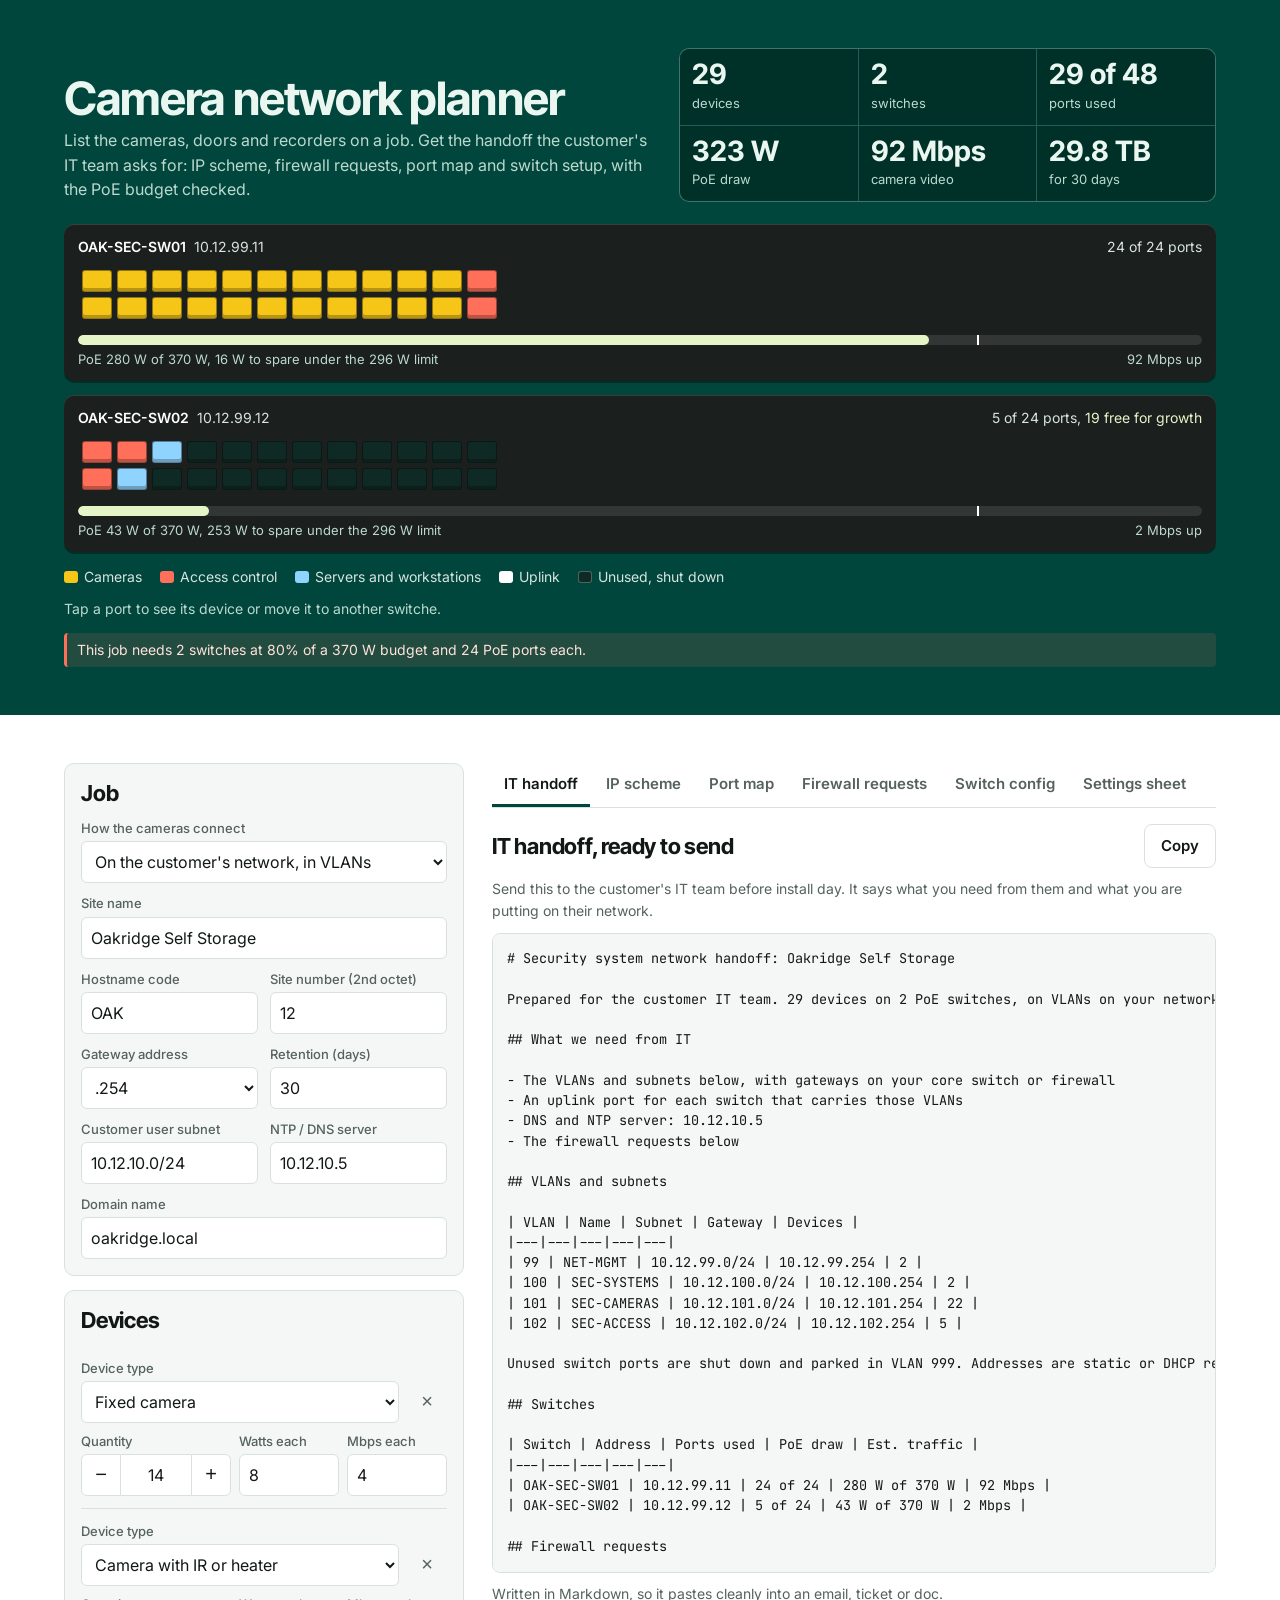
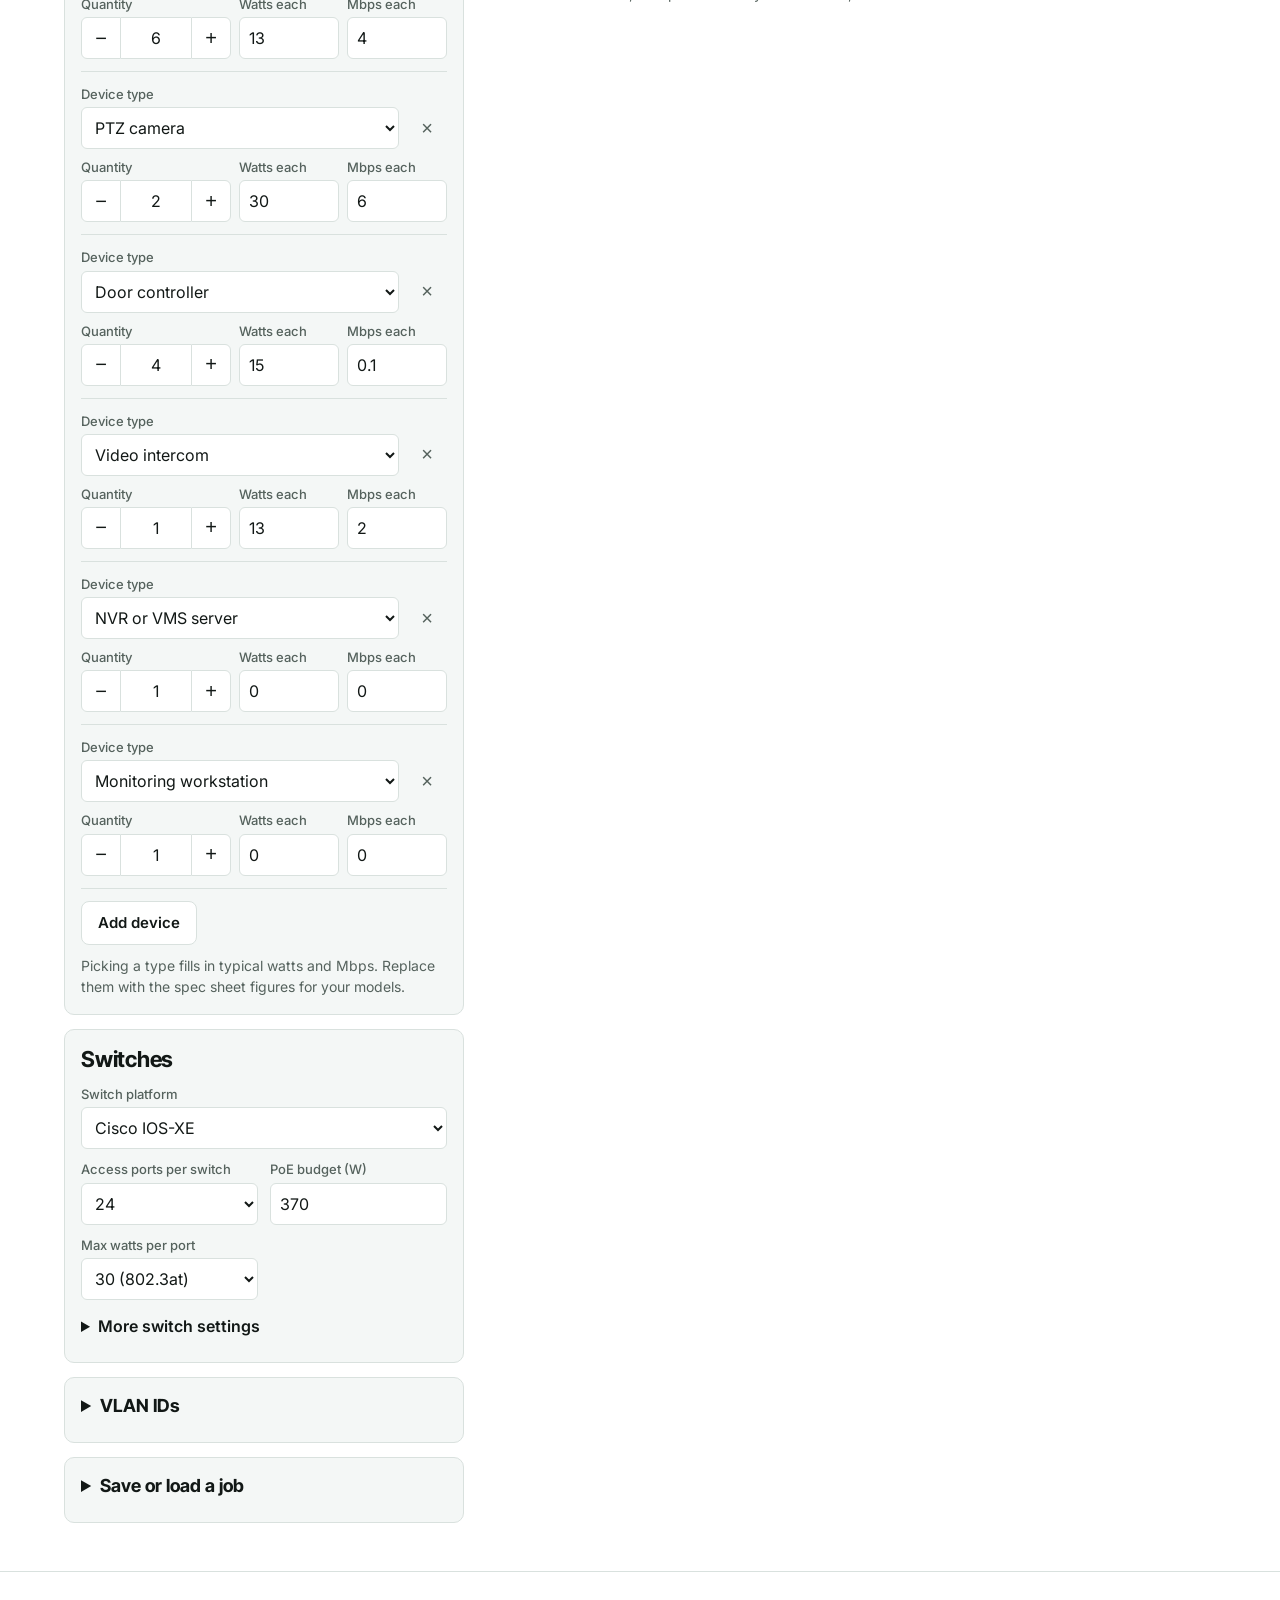
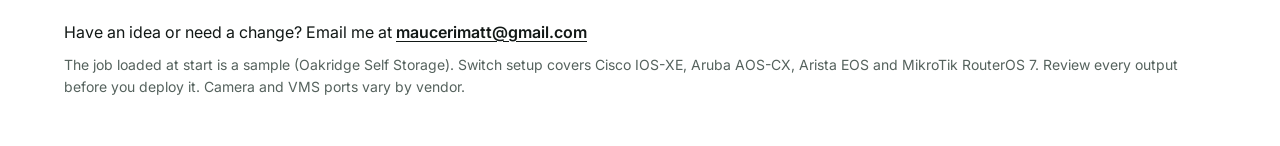
==== commit b35192bc: "Update index.html" ====
--- a/index.html
+++ b/index.html
@@ -112,6 +112,8 @@
 .cp{display:flex;justify-content:space-between;align-items:center;gap:10px;flex-wrap:wrap;margin-bottom:10px}
 details summary{cursor:pointer;font-weight:600;min-height:32px}
 footer{border-top:1px solid var(--line);color:var(--mute);font-size:14px}
+.ask{margin:0 0 10px;font-size:16px;color:var(--ink)}
+.ask a{color:inherit;font-weight:600;text-underline-offset:3px;overflow-wrap:anywhere}
 @media(max-width:900px){.pt{width:22px;height:20px}.ports{gap:4px}.main{grid-template-columns:minmax(0,1fr)}.head{grid-template-columns:minmax(0,1fr)}}
 @media(max-width:600px){table{font-size:13px}th,td{padding:6px 4px}.stack thead{display:none}.stack tr{display:grid;padding-block:8px;border-bottom:1px solid var(--line)}.stack td{display:flex;justify-content:space-between;gap:12px;border:0;padding:2px 0;text-align:right}.stack td::before{content:attr(data-l);color:var(--mute);text-align:left}.pm thead{display:none}.pm tr{display:grid;grid-template-columns:28px minmax(0,1fr) auto;column-gap:8px;padding:7px 0;border-bottom:1px solid var(--line)}.pm td{border:0;padding:0}.pm td:nth-child(1){grid-row:1/3;align-self:center;font-weight:600}.pm td:nth-child(2){grid-area:1/2}.pm td:nth-child(3){grid-area:2/2;color:var(--mute)}.pm td:nth-child(4){display:none}.pm td:nth-child(5){grid-area:1/3;text-align:right}.pm td:nth-child(6){grid-area:2/3;color:var(--mute)}.pm tr.grp{display:block;padding:0;border:0}.pm tr.grp td{display:block;padding:8px;font-weight:600;color:var(--ink)}}
 @media(prefers-reduced-motion:no-preference){.meter i{transition:width .35s ease}}
@@ -206,7 +208,7 @@
   </div>
  </div>
 </section>
-<footer class="band"><div class="wrap">The job loaded at start is a sample (Oakridge Self Storage). Switch setup covers Cisco IOS-XE, Aruba AOS-CX, Arista EOS and MikroTik RouterOS 7. Review every output before you deploy it. Camera and VMS ports vary by vendor.</div></footer>
+<footer class="band"><div class="wrap"><p class="ask" id="ask" hidden></p>The job loaded at start is a sample (Oakridge Self Storage). Switch setup covers Cisco IOS-XE, Aruba AOS-CX, Arista EOS and MikroTik RouterOS 7. Review every output before you deploy it. Camera and VMS ports vary by vendor.</div></footer>
 
 <script>
 {
@@ -231,6 +233,9 @@
  v:{mgmt:99,sys:100,cam:101,acs:102,park:999},pin:{},
  d:[{t:'fixed',q:14,w:8,m:4},{t:'ir',q:6,w:13,m:4},{t:'ptz',q:2,w:30,m:6},{t:'door',q:4,w:15,m:.1},{t:'intercom',q:1,w:13,m:2},{t:'nvr',q:1,w:0,m:0},{t:'ws',q:1,w:0,m:0}]};
 const GRP=[['cam','Cameras'],['acs','Access control'],['sys','Servers']];
+// Where visitors send feature and change requests. Leave empty to hide the note.
+const CONTACT_EMAIL='maucerimatt@gmail.com';
+const CONTACT_SUBJECT='Camera Network Planner Request';
 const KEY='cnp.v1';
 const VEND={cisco:{n:'Cisco IOS-XE',up:p=>'TenGigabitEthernet1/1/1',note:'Built for Catalyst 9200 and 9300 style access switches.'},aruba:{n:'Aruba AOS-CX',up:p=>`1/1/${p.ports+1}`,note:'Built for Aruba CX 6000, 6100 and 6200 style access switches.'},arista:{n:'Arista EOS',up:p=>`Ethernet${p.ports+1}`,note:'Built for Arista 720XP style PoE access switches.'},mikrotik:{n:'MikroTik RouterOS 7',up:p=>'sfp-sfpplus1',note:'Built for CRS3xx and CRS5xx switches using bridge VLAN filtering with hardware offload. Reset the switch to an empty config first, because the factory config already holds every port in its own bridge. VLAN filtering and the unused-port shutdown come last, so paste it from a console or a port you will not lose.'}};
 const clone=o=>JSON.parse(JSON.stringify(o));
@@ -487,9 +492,11 @@
  try{navigator.clipboard.writeText(txt).then(()=>done('Copied'),()=>{selectPre(id);done('Selected, press copy')})}catch(err){selectPre(id);done('Selected, press copy')}});
 function selectPre(id){try{const r=document.createRange();r.selectNodeContents($(id));const sel=getSelection();sel.removeAllRanges();sel.addRange(r)}catch(e){}}
 $('cpjson').onclick=()=>{const t=$('json');t.value=JSON.stringify(S);try{navigator.clipboard.writeText(t.value).then(()=>{$('cpjson').textContent='Copied'},()=>t.select())}catch(e){t.select()}setTimeout(()=>$('cpjson').textContent='Copy job',1600)};
-$('ldjson').onclick=()=>{try{const x=JSON.parse($('json').value);if(!x.s||!x.d||!x.w||!x.v)throw 0;S=fix(x);form();devForm();update();$('ldjson').textContent='Loaded'}catch(e){$('ldjson').textContent='Not a saved job'}setTimeout(()=>$('ldjson').textContent='Load pasted job',1600)};
+$('ldjson').onclick=()=>{try{const x=JSON.parse($('json').value);if(!x.s||!x.d||!x.w||!x.v)throw 0;S=fix(x);if(CONTACT_EMAIL){const a=$('ask');a.innerHTML=`Have an idea or need a change? Email me at <a href="mailto:${esc(CONTACT_EMAIL)}?subject=${encodeURIComponent(CONTACT_SUBJECT)}">${esc(CONTACT_EMAIL)}</a>`;a.hidden=false}
+form();devForm();update();$('ldjson').textContent='Loaded'}catch(e){$('ldjson').textContent='Not a saved job'}setTimeout(()=>$('ldjson').textContent='Load pasted job',1600)};
 $('sample').onclick=()=>{S=clone(SAMPLE);form();devForm();update()};
 function update(){R=plan();document.body.dataset.mode=R.mode;$('swh2').textContent=R.mode==='nvr'?'Recorder PoE ports':'Switches';$('lb-ports').textContent=R.mode==='nvr'?'PoE ports per recorder':'Access ports per switch';figs(R);out(R);$('json').value=JSON.stringify(S);save()}
+if(CONTACT_EMAIL){const a=$('ask');a.innerHTML=`Have an idea or need a change? Email me at <a href="mailto:${esc(CONTACT_EMAIL)}?subject=${encodeURIComponent(CONTACT_SUBJECT)}">${esc(CONTACT_EMAIL)}</a>`;a.hidden=false}
 form();devForm();update();
 }
 </script>
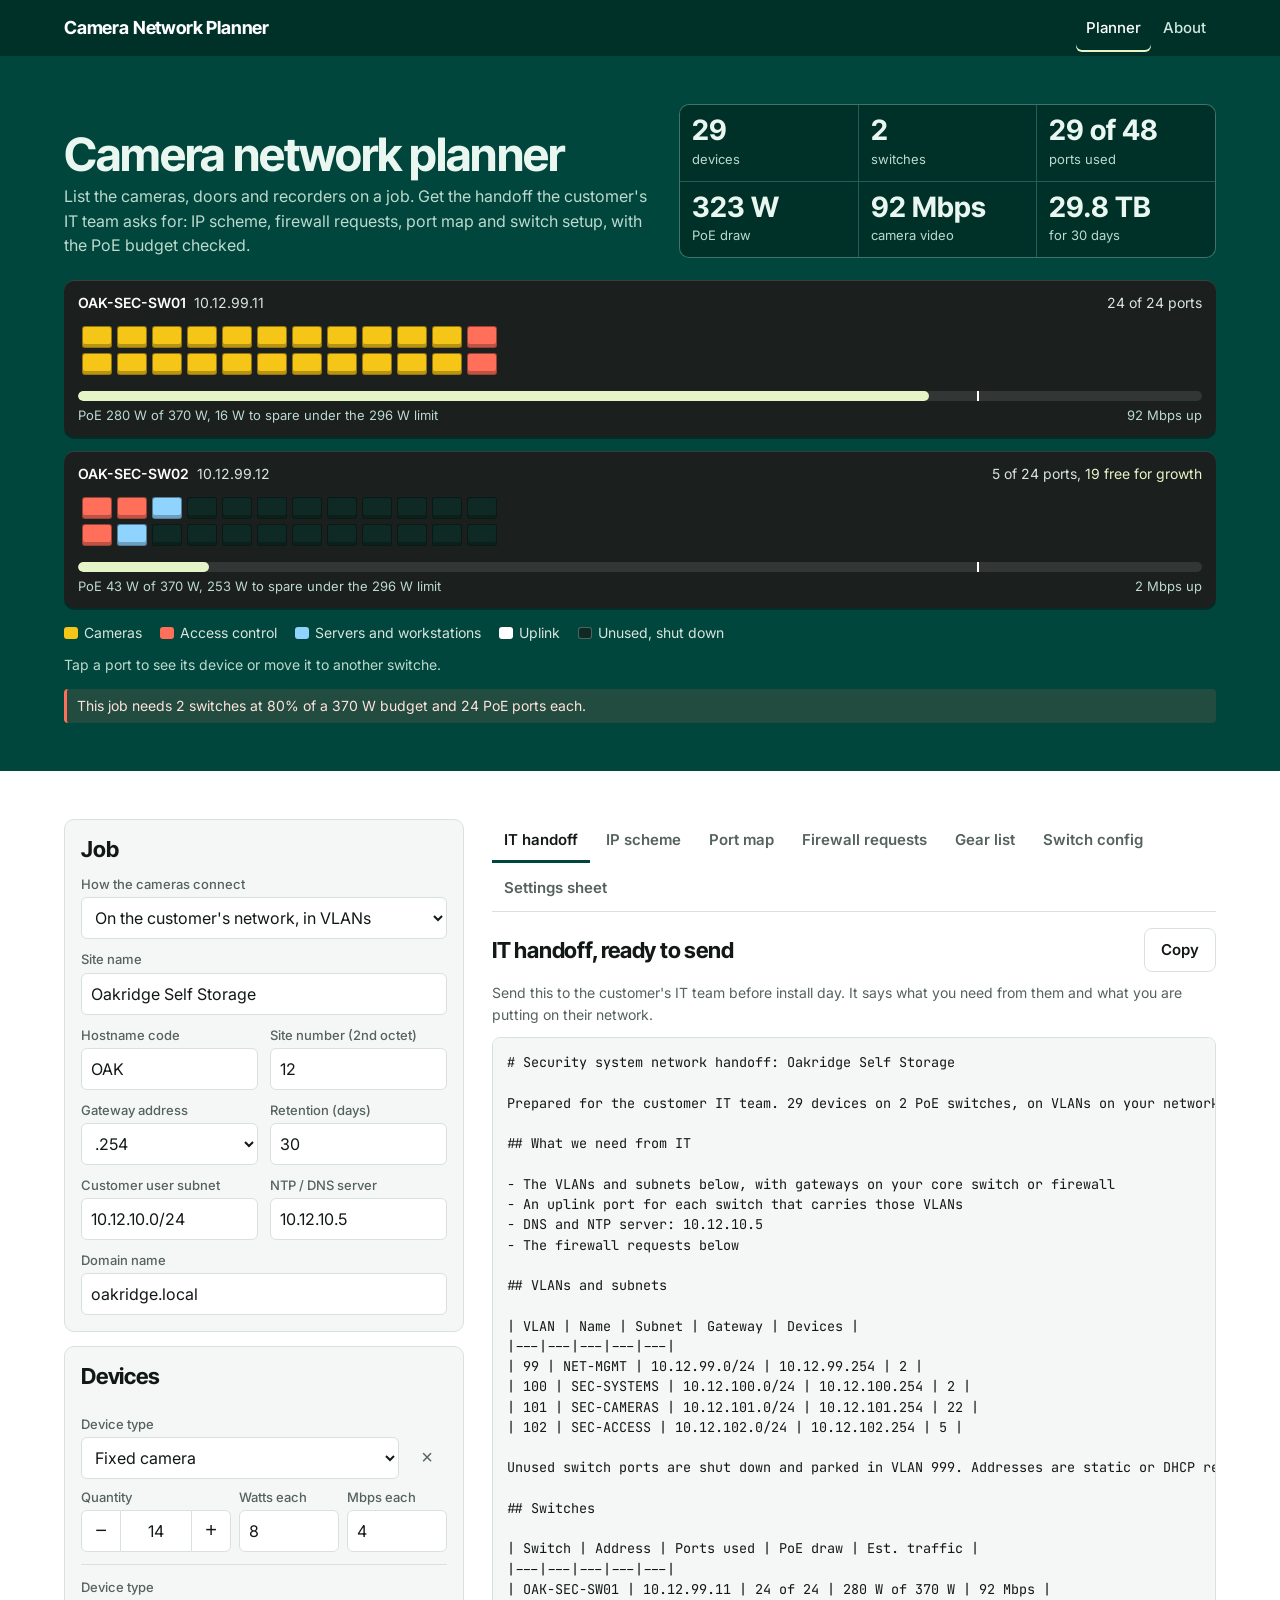
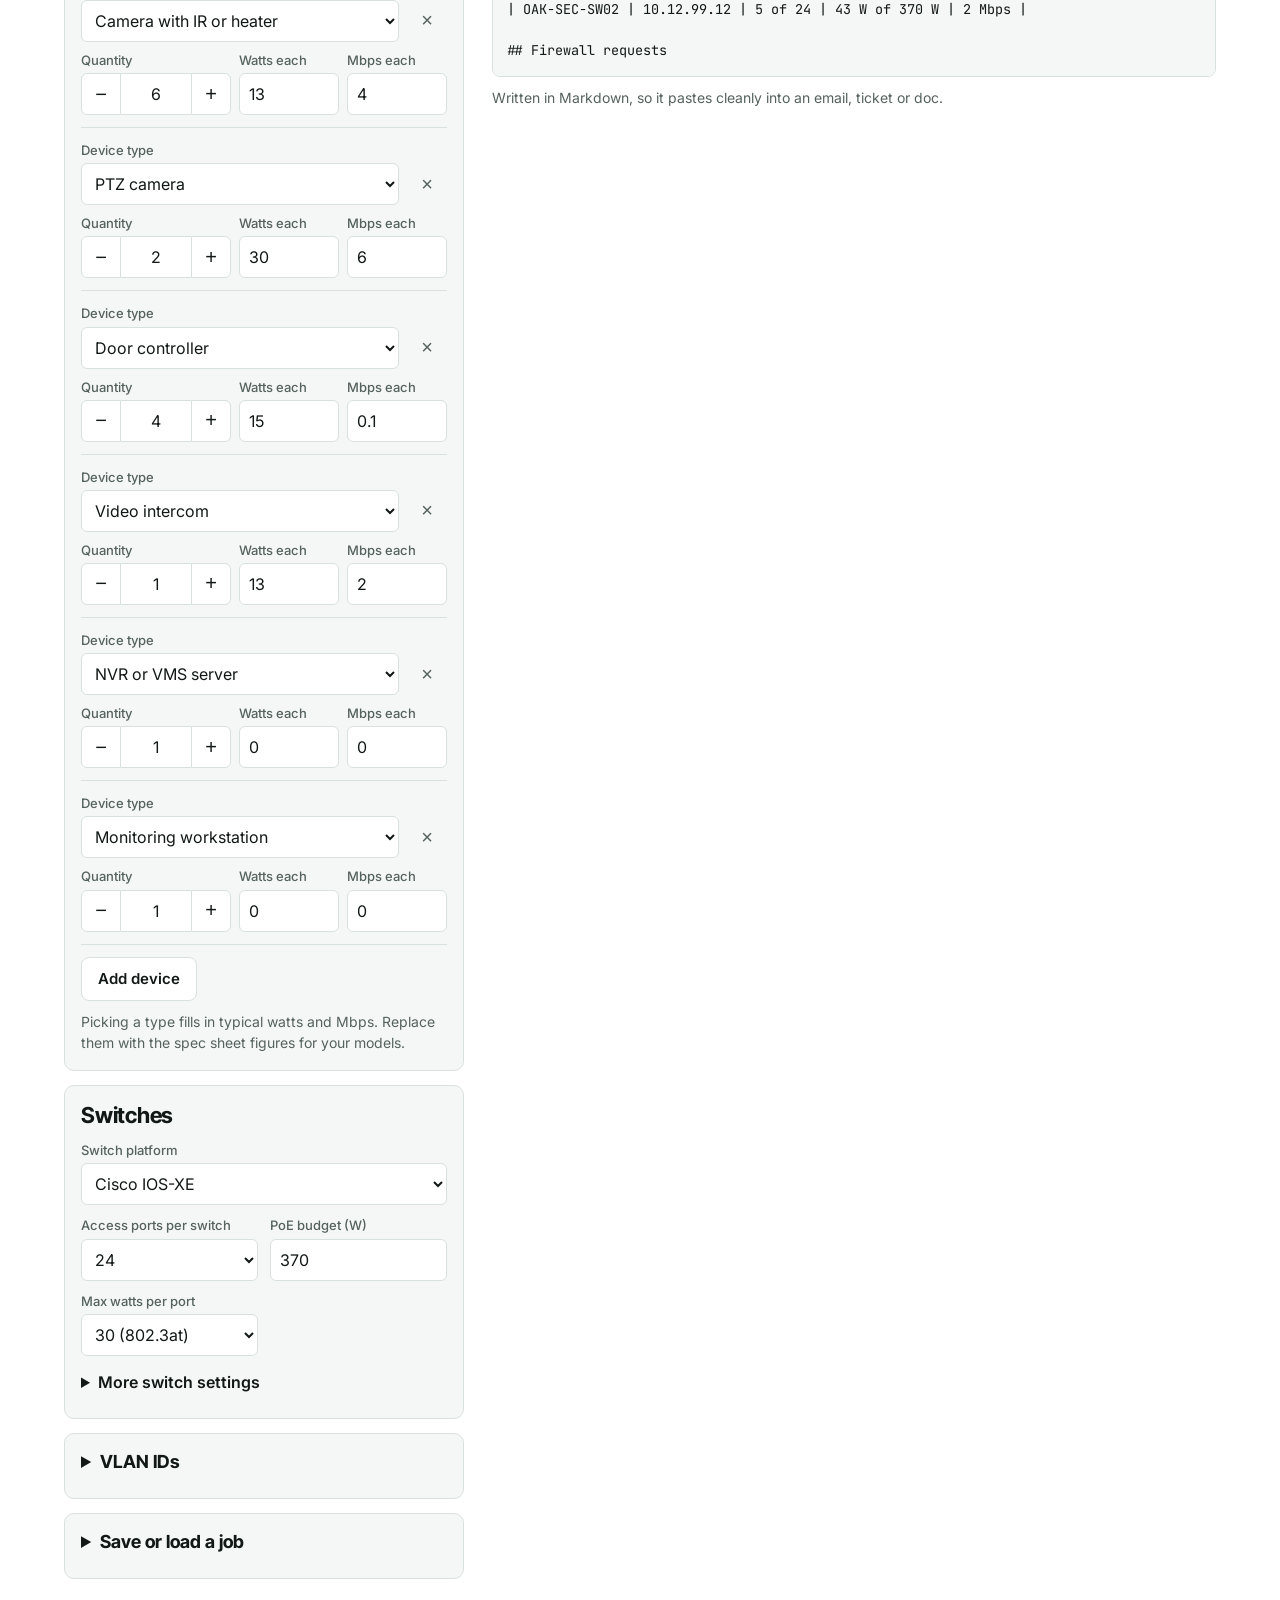
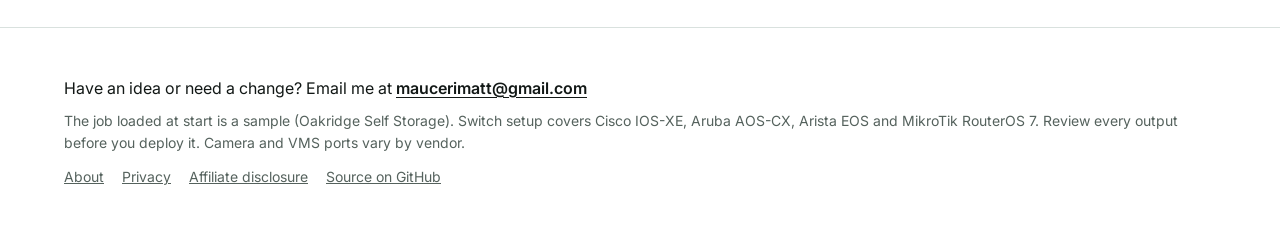
==== commit e28a50b6: "Prep the site for affiliate programs and more pages Add About, Privacy and Affiliate disclosure page" ====
--- a/index.html
+++ b/index.html
@@ -4,8 +4,18 @@
 <meta charset="utf-8">
 <meta name="viewport" content="width=device-width, initial-scale=1">
 <title>Camera Network Planner</title>
+<meta name="description" content="Free planner for security camera and access control jobs. Get the IT handoff, IP scheme, firewall requests, port map and PoE budget, plus switch setup for Cisco, Aruba, Arista and MikroTik.">
+<link rel="canonical" href="https://evilinhunter.github.io/camera-network-planner/">
+<meta property="og:type" content="website">
+<meta property="og:site_name" content="Camera Network Planner">
+<meta property="og:title" content="Camera Network Planner">
+<meta property="og:description" content="Free planner for security camera and access control jobs. Get the IT handoff, IP scheme, firewall requests, port map and PoE budget, plus switch setup for Cisco, Aruba, Arista and MikroTik.">
+<meta property="og:url" content="https://evilinhunter.github.io/camera-network-planner/">
+<meta property="og:image" content="https://evilinhunter.github.io/camera-network-planner/docs/faceplates.png">
+<meta name="twitter:card" content="summary_large_image">
 <link rel="preconnect" href="https://fonts.googleapis.com">
 <link href="https://fonts.googleapis.com/css2?family=Inter+Tight:wght@600;700&family=Inter:wght@400;500;600&family=JetBrains+Mono:wght@400&display=swap" rel="stylesheet">
+<link rel="stylesheet" href="assets/site.css">
 <style>
 /* VOICE work tool for security and AV integrators, precise and calm
    IDEA the integrator's as-built packet: switch faceplates, port schedule, configs
@@ -111,15 +121,13 @@
 body[data-mode=nvr] .noNvr{display:none}
 .cp{display:flex;justify-content:space-between;align-items:center;gap:10px;flex-wrap:wrap;margin-bottom:10px}
 details summary{cursor:pointer;font-weight:600;min-height:32px}
-footer{border-top:1px solid var(--line);color:var(--mute);font-size:14px}
-.ask{margin:0 0 10px;font-size:16px;color:var(--ink)}
-.ask a{color:inherit;font-weight:600;text-underline-offset:3px;overflow-wrap:anywhere}
 @media(max-width:900px){.pt{width:22px;height:20px}.ports{gap:4px}.main{grid-template-columns:minmax(0,1fr)}.head{grid-template-columns:minmax(0,1fr)}}
 @media(max-width:600px){table{font-size:13px}th,td{padding:6px 4px}.stack thead{display:none}.stack tr{display:grid;padding-block:8px;border-bottom:1px solid var(--line)}.stack td{display:flex;justify-content:space-between;gap:12px;border:0;padding:2px 0;text-align:right}.stack td::before{content:attr(data-l);color:var(--mute);text-align:left}.pm thead{display:none}.pm tr{display:grid;grid-template-columns:28px minmax(0,1fr) auto;column-gap:8px;padding:7px 0;border-bottom:1px solid var(--line)}.pm td{border:0;padding:0}.pm td:nth-child(1){grid-row:1/3;align-self:center;font-weight:600}.pm td:nth-child(2){grid-area:1/2}.pm td:nth-child(3){grid-area:2/2;color:var(--mute)}.pm td:nth-child(4){display:none}.pm td:nth-child(5){grid-area:1/3;text-align:right}.pm td:nth-child(6){grid-area:2/3;color:var(--mute)}.pm tr.grp{display:block;padding:0;border:0}.pm tr.grp td{display:block;padding:8px;font-weight:600;color:var(--ink)}}
 @media(prefers-reduced-motion:no-preference){.meter i{transition:width .35s ease}}
 </style>
 </head>
-<body>
+<body data-root="" data-page="planner">
+<header id="site-header"></header>
 <section class="band top">
  <div class="wrap">
   <div class="head">
@@ -208,8 +216,10 @@
   </div>
  </div>
 </section>
-<footer class="band"><div class="wrap"><p class="ask" id="ask" hidden></p>The job loaded at start is a sample (Oakridge Self Storage). Switch setup covers Cisco IOS-XE, Aruba AOS-CX, Arista EOS and MikroTik RouterOS 7. Review every output before you deploy it. Camera and VMS ports vary by vendor.</div></footer>
-
+<footer id="site-footer">The job loaded at start is a sample (Oakridge Self Storage). Switch setup covers Cisco IOS-XE, Aruba AOS-CX, Arista EOS and MikroTik RouterOS 7. Review every output before you deploy it. Camera and VMS ports vary by vendor.</footer>
+
+<script src="assets/config.js"></script>
+<script src="assets/products.js"></script>
 <script>
 {
 const TYPES={
@@ -233,7 +243,8 @@
  v:{mgmt:99,sys:100,cam:101,acs:102,park:999},pin:{},
  d:[{t:'fixed',q:14,w:8,m:4},{t:'ir',q:6,w:13,m:4},{t:'ptz',q:2,w:30,m:6},{t:'door',q:4,w:15,m:.1},{t:'intercom',q:1,w:13,m:2},{t:'nvr',q:1,w:0,m:0},{t:'ws',q:1,w:0,m:0}]};
 const GRP=[['cam','Cameras'],['acs','Access control'],['sys','Servers']];
-// Where visitors send feature and change requests. Leave empty to hide the note.
+// Older home for the contact address. assets/config.js is now the place to set it;
+// this one is only used while that is empty.
 const CONTACT_EMAIL='maucerimatt@gmail.com';
 const CONTACT_SUBJECT='Camera Network Planner Request';
 const KEY='cnp.v1';
@@ -420,7 +431,20 @@
  $('warns').innerHTML=p.warn.length?p.warn.map(w=>`<li>${esc(w)}</li>`).join(''):'<li class="ok">Every device fits within the PoE limit, ports and address space.</li>';
 }
 
-const TABS=[['hand','IT handoff'],['ip','IP scheme'],['ports','Port map'],['fw','Firewall requests'],['cisco','Switch config'],['sheet','Settings sheet']];
+
+function gearCtx(p){
+ const nvr=p.mode==='nvr',tb=p.tb,sizes=[2,4,6,8,10,12,14,16,18,20,22,24];
+ let driveTB=sizes.find(z=>z>=tb)||20,drives=1;if(tb>24){driveTB=20;drives=Math.ceil(tb/20)}
+ const runs=p.devs.length,feet=150;
+ return{switches:nvr?0:p.sws.length,recorders:nvr?p.sws.length:0,ports:Math.round(num(S.w.ports,24)),budget:Math.round(num(S.w.budget,0)),
+  tb:tb.toFixed(1),driveTB,drives,cameras:p.devs.filter(d=>d.v==='cam').length,feetPerRun:feet,cableBoxes:Math.max(1,Math.ceil(runs*feet/1000)),
+  patches:runs+(nvr?p.sws.length:p.sws.length),upsW:Math.round(p.poe)}
+}
+function gearRows(p){
+ const c=gearCtx(p),fill=t=>String(t).replace(/\{(\w+)\}/g,(m,k)=>k in c?c[k]:m),nvr=p.mode==='nvr';
+ return(window.SITE_PRODUCTS||[]).filter(g=>g.when==='any'||(g.when==='recorder')===nvr).map(g=>({name:g.name,qty:fill(g.qty),spec:fill(g.spec),query:fill(g.query)})).filter(g=>g.qty!=='0');
+}
+const TABS=[['hand','IT handoff'],['ip','IP scheme'],['ports','Port map'],['fw','Firewall requests'],['gear','Gear list'],['cisco','Switch config'],['sheet','Settings sheet']];
 function copyBtn(id){return`<button class="b" data-copy="${id}">Copy</button>`}
 function out(p){
  const nvr=p.mode==='nvr';
@@ -455,6 +479,11 @@
   p.sws.map(x=>{const groups=[];x.ports.forEach((d,i)=>{if(i>=p.usable)return;const k=d?d.v+(d.w>0?'+':''):'park';const g=groups[groups.length-1];if(g&&g.k===k&&g.b===i)g.b=i+1;else groups.push({k,a:i+1,b:i+1})});
    return`<h3>${esc(x.name)} port profiles</h3><ul>`+groups.map(g=>{const vk=g.k.replace('+',''),vl=p.nets.find(y=>y.roles.includes(vk));return`<li>Ports ${g.a}${g.b>g.a?' to '+g.b:''}: ${vl?`${vl.name} (VLAN ${vl.id}), untagged, PoE ${g.k.endsWith('+')?'on':'off'}`:'disabled'}</li>`}).join('')+`<li>Uplink: carries ${p.nets.length>1?'all the security VLANs':'the security VLAN'}, tagged</li></ul>`}).join('')+
   `<p class="note">Turn on port isolation for camera ports where the switch supports it.</p>`;
+ }else if(tab==='gear'){
+  const rows=gearRows(p),link=window.SITE_LINK,stores=window.SITE_STORES||[],csv=['Item,Qty,What to look for',...rows.map(g=>[g.name,g.qty,g.spec].map(v=>'"'+String(v).replace(/"/g,'""')+'"').join(','))].join('\n');
+  h=`<div class="cp"><h2 style="margin:0">Gear list for this plan</h2>${rows.length?copyBtn('bom'):''}</div>`+(rows.length?`<div class="scroll"><table class="stack"><thead><tr><th>Item</th><th class="n">Qty</th><th>What to look for</th><th>Shop</th></tr></thead><tbody>`+
+   rows.map(g=>`<tr><td data-l="Item">${esc(g.name)}</td><td data-l="Qty" class="n">${esc(g.qty)}</td><td data-l="What to look for">${esc(g.spec)}</td><td data-l="Shop" class="nw">${link?stores.map(st=>link(st,g.query)).join(' · '):''}</td></tr>`).join('')+
+   `</tbody></table></div><pre id="bom" hidden>${esc(csv)}</pre><p class="note">Quantities are estimates from this plan; cable assumes about ${gearCtx(p).feetPerRun} ft per run. Copy gives a CSV you can paste into a spreadsheet or quote. Links are store searches, not endorsements. Some may be affiliate links: <a href="disclosure/">affiliate disclosure</a>.</p>`:'<p>The gear catalog did not load. Open the planner from its website to see gear links.</p>');
  }else if(tab==='fw'){
   h=`<h2>Firewall requests for customer IT</h2><div class="scroll"><table class="stack"><thead><tr><th>Action</th><th>From</th><th>To</th><th>Why</th></tr></thead><tbody>`+
   rules(p).map(r=>`<tr><td data-l="Action" class="${r[0]}">${r[0]==='allow'?'Allow':'Block'}</td><td data-l="From">${esc(r[1])}<br><span class="mono">${esc(r[2])}</span></td><td data-l="To">${esc(r[3])}<br><span class="mono">${esc(r[4])}</span></td><td data-l="Why">${esc(r[5])}</td></tr>`).join('')+`</tbody></table></div><h3>Remote access</h3><ul>${REMOTE.map(x=>`<li>${esc(x)}</li>`).join('')}</ul>`;
@@ -492,13 +521,13 @@
  try{navigator.clipboard.writeText(txt).then(()=>done('Copied'),()=>{selectPre(id);done('Selected, press copy')})}catch(err){selectPre(id);done('Selected, press copy')}});
 function selectPre(id){try{const r=document.createRange();r.selectNodeContents($(id));const sel=getSelection();sel.removeAllRanges();sel.addRange(r)}catch(e){}}
 $('cpjson').onclick=()=>{const t=$('json');t.value=JSON.stringify(S);try{navigator.clipboard.writeText(t.value).then(()=>{$('cpjson').textContent='Copied'},()=>t.select())}catch(e){t.select()}setTimeout(()=>$('cpjson').textContent='Copy job',1600)};
-$('ldjson').onclick=()=>{try{const x=JSON.parse($('json').value);if(!x.s||!x.d||!x.w||!x.v)throw 0;S=fix(x);if(CONTACT_EMAIL){const a=$('ask');a.innerHTML=`Have an idea or need a change? Email me at <a href="mailto:${esc(CONTACT_EMAIL)}?subject=${encodeURIComponent(CONTACT_SUBJECT)}">${esc(CONTACT_EMAIL)}</a>`;a.hidden=false}
-form();devForm();update();$('ldjson').textContent='Loaded'}catch(e){$('ldjson').textContent='Not a saved job'}setTimeout(()=>$('ldjson').textContent='Load pasted job',1600)};
+$('ldjson').onclick=()=>{try{const x=JSON.parse($('json').value);if(!x.s||!x.d||!x.w||!x.v)throw 0;S=fix(x);form();devForm();update();$('ldjson').textContent='Loaded'}catch(e){$('ldjson').textContent='Not a saved job'}setTimeout(()=>$('ldjson').textContent='Load pasted job',1600)};
 $('sample').onclick=()=>{S=clone(SAMPLE);form();devForm();update()};
 function update(){R=plan();document.body.dataset.mode=R.mode;$('swh2').textContent=R.mode==='nvr'?'Recorder PoE ports':'Switches';$('lb-ports').textContent=R.mode==='nvr'?'PoE ports per recorder':'Access ports per switch';figs(R);out(R);$('json').value=JSON.stringify(S);save()}
-if(CONTACT_EMAIL){const a=$('ask');a.innerHTML=`Have an idea or need a change? Email me at <a href="mailto:${esc(CONTACT_EMAIL)}?subject=${encodeURIComponent(CONTACT_SUBJECT)}">${esc(CONTACT_EMAIL)}</a>`;a.hidden=false}
+if(CONTACT_EMAIL&&window.SITE&&!SITE.contactEmail){SITE.contactEmail=CONTACT_EMAIL;SITE.contactSubject=CONTACT_SUBJECT}
 form();devForm();update();
 }
 </script>
+<script src="assets/site.js"></script>
 </body>
 </html>
--- a/assets/site.css
+++ b/assets/site.css
@@ -0,0 +1,29 @@
+/* Shared look for every page: colours, type, header, footer, text pages. */
+:root{color-scheme:light dark;--bg:light-dark(#ffffff,#0c1412);--ink:light-dark(#121816,#e7efec);--mute:light-dark(#55625d,#9fb0aa);--line:light-dark(#d9e1de,#24332e);--panel:light-dark(#f4f7f6,#121d1a);--rack:#00463c;--rack2:#003129;--onrack:#eaf6f0;--link:light-dark(#0d6b4f,#7fdcb4)}
+:root[data-theme=light]{color-scheme:light}
+:root[data-theme=dark]{color-scheme:dark}
+*{box-sizing:border-box;min-width:0}
+html,body{margin:0}
+body{background:var(--bg);color:var(--ink);font:16px/1.55 Inter,system-ui,sans-serif;overflow-x:clip}
+a{color:var(--link)}
+.band{padding-block:clamp(24px,4vw,48px);padding-left:max(5vw,16px);padding-right:max(5vw,16px)}
+.wrap{max-width:1240px;margin:0 auto}
+.sh{background:var(--rack2);color:var(--onrack);padding:0 max(5vw,16px)}
+.sh .wrap{display:flex;flex-wrap:wrap;align-items:center;justify-content:space-between;gap:4px 20px;min-height:56px}
+.sh .brand{font:700 18px/1.2 "Inter Tight",Inter,sans-serif;color:#fff;text-decoration:none;letter-spacing:-.01em}
+.sh nav{display:flex;flex-wrap:wrap;gap:2px}
+.sh nav a{color:#cfe6dd;text-decoration:none;font-size:15px;font-weight:500;padding:12px 10px;border-radius:6px}
+.sh nav a:hover{color:#fff;background:#ffffff14}
+.sh nav a[aria-current=page]{color:#fff;box-shadow:inset 0 -2px 0 #e6f5c8}
+.sf{border-top:1px solid var(--line);color:var(--mute);font-size:14px}
+.sf .ask{margin:0 0 10px;font-size:16px;color:var(--ink)}
+.sf .ask a{color:inherit;font-weight:600;text-underline-offset:3px;overflow-wrap:anywhere}
+.sf .links{display:flex;flex-wrap:wrap;gap:4px 18px;margin:12px 0 0}
+.sf .links a{color:var(--mute)}
+.sf .note{margin:0 0 10px}
+.prose{max-width:70ch}
+.prose h1{font:700 clamp(32px,4.4vw,44px)/1.05 "Inter Tight",Inter,sans-serif;letter-spacing:-.02em;margin:0 0 12px;text-wrap:balance}
+.prose h2{font:700 22px/1.25 "Inter Tight",Inter,sans-serif;margin:32px 0 8px}
+.prose p,.prose li{font-size:17px}
+.prose .meta{color:var(--mute);font-size:15px}
+.disc{font-size:14px;color:var(--mute)}
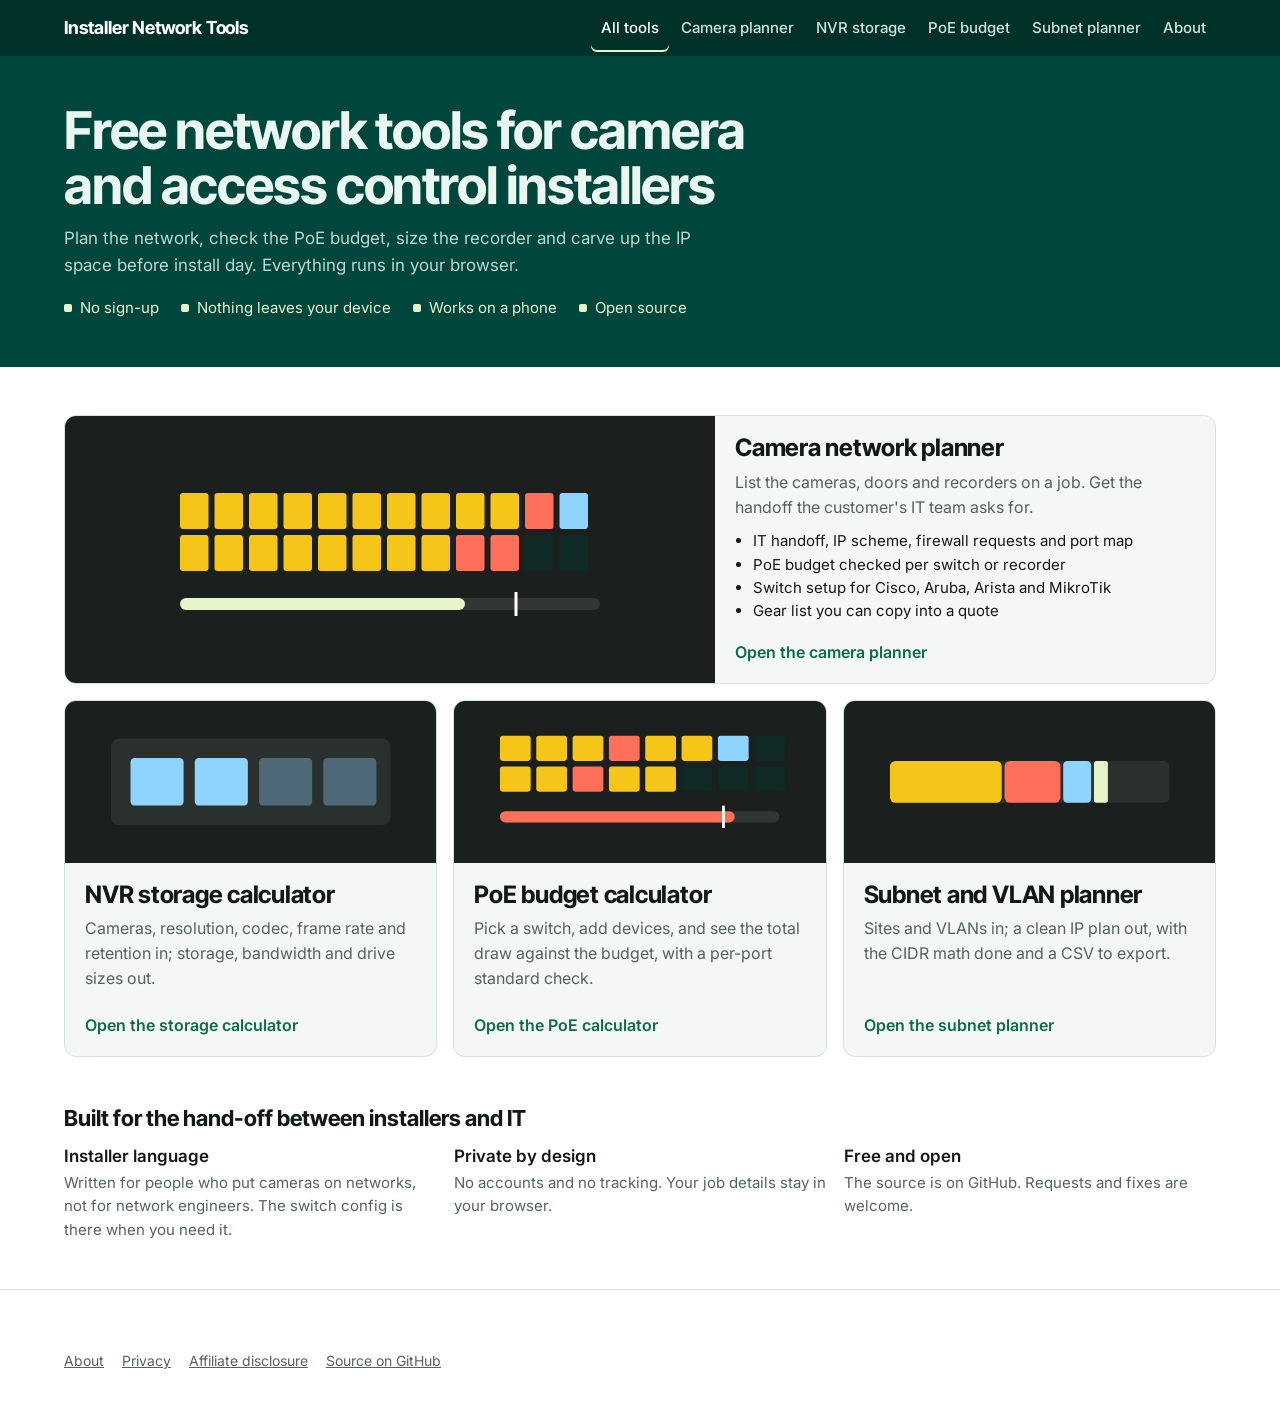
==== commit 35e78065: "Turn the site into a hub of installer network tools Add a home page listing the tools, move the came" ====
--- a/index.html
+++ b/index.html
@@ -3,531 +3,131 @@
 <head>
 <meta charset="utf-8">
 <meta name="viewport" content="width=device-width, initial-scale=1">
-<title>Camera Network Planner</title>
-<meta name="description" content="Free planner for security camera and access control jobs. Get the IT handoff, IP scheme, firewall requests, port map and PoE budget, plus switch setup for Cisco, Aruba, Arista and MikroTik.">
+<title>Installer Network Tools</title>
+<meta name="description" content="Free network tools for security camera, access control and AV installers: camera network planner, NVR storage calculator, PoE budget calculator and subnet planner.">
 <link rel="canonical" href="https://evilinhunter.github.io/camera-network-planner/">
 <meta property="og:type" content="website">
-<meta property="og:site_name" content="Camera Network Planner">
-<meta property="og:title" content="Camera Network Planner">
-<meta property="og:description" content="Free planner for security camera and access control jobs. Get the IT handoff, IP scheme, firewall requests, port map and PoE budget, plus switch setup for Cisco, Aruba, Arista and MikroTik.">
+<meta property="og:site_name" content="Installer Network Tools">
+<meta property="og:title" content="Installer Network Tools">
+<meta property="og:description" content="Free network tools for security camera, access control and AV installers: camera network planner, NVR storage calculator, PoE budget calculator and subnet planner.">
 <meta property="og:url" content="https://evilinhunter.github.io/camera-network-planner/">
 <meta property="og:image" content="https://evilinhunter.github.io/camera-network-planner/docs/faceplates.png">
 <meta name="twitter:card" content="summary_large_image">
 <link rel="preconnect" href="https://fonts.googleapis.com">
-<link href="https://fonts.googleapis.com/css2?family=Inter+Tight:wght@600;700&family=Inter:wght@400;500;600&family=JetBrains+Mono:wght@400&display=swap" rel="stylesheet">
+<link href="https://fonts.googleapis.com/css2?family=Inter+Tight:wght@600;700&family=Inter:wght@400;500;600&display=swap" rel="stylesheet">
 <link rel="stylesheet" href="assets/site.css">
 <style>
-/* VOICE work tool for security and AV integrators, precise and calm
-   IDEA the integrator's as-built packet: switch faceplates, port schedule, configs
-   PICTURE live switch faceplates, ports coloured like patch cables by VLAN, PoE meters under each
-   COLOUR deep rack green ground up top, white below; cable colours yellow, coral, sky, lime
-   TYPE Inter Tight 700 + Inter, JetBrains Mono for configs
-   LAYOUT title and figures over full-width faceplates; inputs left, outputs right; phone stacks title, faceplates, inputs, outputs */
-:root{color-scheme:light dark;--bg:light-dark(#ffffff,#0c1412);--ink:light-dark(#121816,#e7efec);--mute:light-dark(#55625d,#9fb0aa);--line:light-dark(#d9e1de,#24332e);--panel:light-dark(#f4f7f6,#121d1a);--rack:#00463c;--rack2:#003129;--onrack:#eaf6f0;--cam:#f5c518;--acs:#ff6f59;--sys:#8fd3ff;--mgmt:#e6f5c8;--park:#0f2a24;--warn:light-dark(#b3261e,#ff8a80);--ok:light-dark(#0d6b4f,#7fdcb4)}
-:root[data-theme=light]{color-scheme:light}
-:root[data-theme=dark]{color-scheme:dark}
-*{box-sizing:border-box;min-width:0}
-html,body{margin:0}
-body{background:var(--bg);color:var(--ink);font:16px/1.55 Inter,system-ui,sans-serif;overflow-x:clip}
-.band{padding-block:clamp(24px,4vw,48px);padding-left:max(5vw,16px);padding-right:max(5vw,16px)}
-.wrap{max-width:1240px;margin:0 auto}
+/* VOICE work tools, plain and confident
+   IDEA a rack: each tool is a unit you slide in
+   PICTURE the tool cards themselves, each with a small drawing of what it works on
+   COLOUR rack green band, white body, cable colours as accents
+   TYPE Inter Tight 700 + Inter
+   LAYOUT title band, then a grid of tool cards; the camera planner leads and spans wider */
 .top{background:var(--rack);color:var(--onrack)}
-h1{font:700 clamp(32px,4.4vw,46px)/1.05 "Inter Tight",Inter,sans-serif;letter-spacing:-.02em;margin:0 0 6px;text-wrap:balance}
-h2{font:700 22px/1.2 "Inter Tight",Inter,sans-serif;margin:0 0 12px;letter-spacing:-.01em}
-h3{font:600 16px/1.3 Inter,sans-serif;margin:18px 0 8px}
-.sub{margin:0;color:#bcd9ce;max-width:62ch}
-.head{display:grid;grid-template-columns:minmax(0,1.1fr) minmax(0,1fr);gap:24px;align-items:end;margin-bottom:22px}
-.figs{display:grid;grid-template-columns:repeat(auto-fit,minmax(8.5em,1fr));gap:1px;background:#ffffff22;border:1px solid #ffffff22;border-radius:10px;overflow:hidden}
-.fg{background:var(--rack2);padding:10px 12px}
-.fg b{display:block;font:700 clamp(22px,2.6vw,28px)/1.1 "Inter Tight",sans-serif;white-space:nowrap}
-.fg span{font-size:13px;color:#bcd9ce}
-.racks{display:grid;gap:14px}
-.sw{background:#1b1f1e;border-radius:10px;padding:12px 14px 12px;box-shadow:inset 0 1px 0 #ffffff22,0 2px 0 #00000055}
-.swh{display:flex;flex-wrap:wrap;justify-content:space-between;gap:4px 16px;font-size:14px;color:#d7e4df;margin-bottom:8px}
-.swh b{color:#fff;font-weight:600}
-.fp{overflow-x:auto}
-.ports{display:grid;grid-auto-flow:column;grid-template-rows:repeat(2,auto);gap:5px;min-width:max-content;justify-content:start}
-.pt{width:30px;height:22px;padding:0;cursor:pointer;border-radius:3px;background:var(--park);border:1px solid #00000066;box-shadow:inset 0 -3px 0 #00000040}
-.pt:hover{filter:brightness(1.15)}
-.pt.sel{outline:2px solid #fff;outline-offset:2px}
-.pt:focus-visible{outline:2px solid #8fd3ff;outline-offset:2px}
-.fp{padding:4px 4px 6px}
-.pd{margin-top:10px;background:#ffffff14;border-radius:8px;padding:8px 12px;font-size:14px;color:#eaf6f0;display:flex;flex-wrap:wrap;gap:6px 14px;align-items:center}
-.pd b{color:#fff}
-.pd label{color:#bcd9ce;display:flex;align-items:center;gap:8px}
-.pd select{width:auto;min-height:40px;margin:0}
-.free{color:var(--mgmt)}
-.hint{font-size:14px;color:#bcd9ce;margin:10px 0 0;display:flex;flex-wrap:wrap;gap:6px 14px;align-items:center}
-.lk{font:600 14px Inter,sans-serif;background:none;border:1px solid #ffffff55;color:#fff;border-radius:999px;min-height:36px;padding:0 12px;cursor:pointer}
-.pt.cam{background:var(--cam)}.pt.acs{background:var(--acs)}.pt.sys{background:var(--sys)}.pt.up{background:#fff}
-.pt.over{box-shadow:inset 0 0 0 2px #ff3b30}
-.meter{position:relative;height:10px;background:#ffffff1a;border-radius:5px;margin-top:10px;overflow:hidden}
-.meter i{position:absolute;inset:0 auto 0 0;background:var(--mgmt);border-radius:5px}
-.meter i.hot{background:var(--acs)}
-.meter u{position:absolute;top:0;bottom:0;width:2px;background:#fff}
-.mt{display:flex;justify-content:space-between;gap:12px;font-size:13px;color:#bcd9ce;margin-top:4px;flex-wrap:wrap}
-.legend{display:flex;flex-wrap:wrap;gap:6px 18px;font-size:14px;color:#d7e4df;margin-top:14px}
-.legend span{display:inline-flex;align-items:center;gap:6px}
-.legend i{width:14px;height:12px;border-radius:3px;display:inline-block}
-.warns{margin:14px 0 0;padding:0;list-style:none;display:grid;gap:6px}
-.warns li{background:#ff6f5922;border-left:3px solid var(--acs);padding:6px 10px;border-radius:4px;font-size:14px;color:#ffe2dc}
-.warns li.ok{background:#e6f5c81c;border-color:var(--mgmt);color:#e6f5c8}
-.main{display:grid;grid-template-columns:minmax(0,400px) minmax(0,1fr);gap:28px;align-items:start}
-.panel{background:var(--panel);border:1px solid var(--line);border-radius:10px;padding:16px}
-.panel+.panel{margin-top:14px}
-.grid2{display:grid;grid-template-columns:repeat(2,minmax(0,1fr));gap:10px 12px}
-label{display:block;font-size:13px;color:var(--mute);font-weight:500}
-input,select,textarea{font:16px Inter,sans-serif;color:var(--ink);background:var(--bg);border:1px solid var(--line);border-radius:6px;padding:8px 9px;width:100%;margin-top:3px;min-height:42px}
-input:focus,select:focus,textarea:focus,button:focus-visible{outline:2px solid #0d7680;outline-offset:1px}
-.full{grid-column:1/-1}
-.dev{display:grid;grid-template-columns:minmax(0,1fr) 40px;gap:8px;align-items:end;padding:12px 0;border-bottom:1px solid var(--line)}
-.dev .f{grid-column:1/-1;display:grid;grid-template-columns:minmax(0,1.5fr) minmax(0,1fr) minmax(0,1fr);gap:8px}
-.q{display:grid;grid-template-columns:40px minmax(0,1fr) 40px;margin-top:3px}
-.q input{margin:0;border-radius:0;text-align:center;border-inline:0;padding-inline:2px;-moz-appearance:textfield}
-.q input::-webkit-inner-spin-button{-webkit-appearance:none}
-.q button{min-height:42px;border:1px solid var(--line);background:var(--bg);color:var(--ink);font-size:20px;cursor:pointer}
-.q button:first-child{border-radius:6px 0 0 6px}.q button:last-child{border-radius:0 6px 6px 0}
-.q button:hover{background:var(--line)}
-details.panel>summary{font:700 18px/1.3 "Inter Tight",Inter,sans-serif}
-details.panel[open]>summary{margin-bottom:12px}
-.more{margin-top:14px}
-.more[open]>summary{margin-bottom:10px}
-tr.grp td{background:var(--panel);font-weight:600;font-size:14px}
-tr.grp span{font-weight:400;color:var(--mute)}
-.dev select{min-width:0}
-.dev .x{min-height:42px;border:0;background:none;color:var(--mute);font-size:20px;cursor:pointer;border-radius:6px}
-.dev .x:hover{background:var(--line);color:var(--ink)}
-button.b{font:600 15px Inter,sans-serif;min-height:44px;padding:0 16px;border-radius:8px;border:1px solid var(--line);background:var(--bg);color:var(--ink);cursor:pointer}
-button.b:hover{border-color:var(--mute)}
-button.p{background:var(--rack);color:#fff;border-color:var(--rack)}
-.row{display:flex;flex-wrap:wrap;gap:8px;margin-top:12px}
-.tabs{display:flex;flex-wrap:wrap;gap:4px;border-bottom:1px solid var(--line);margin-bottom:16px}
-.tabs button{font:600 15px Inter,sans-serif;background:none;border:0;border-bottom:3px solid transparent;color:var(--mute);padding:10px 12px;min-height:44px;cursor:pointer}
-.tabs button[aria-selected=true]{color:var(--ink);border-color:var(--rack)}
-.scroll{overflow-x:auto}
-table{border-collapse:collapse;width:100%;font-size:15px}
-th{text-align:left;font-weight:600;font-size:13px;color:var(--mute);border-bottom:1px solid var(--line);padding:8px 8px}
-td{border-bottom:1px solid var(--line);padding:8px 8px;vertical-align:top}
-td.n,th.n{text-align:right;font-variant-numeric:tabular-nums;white-space:nowrap}
-.mono{font-family:"JetBrains Mono",ui-monospace,monospace;font-size:14px}
-.nw{white-space:nowrap}
-.chip{display:inline-block;width:10px;height:10px;border-radius:2px;margin-right:6px;vertical-align:0}
-pre{background:var(--panel);border:1px solid var(--line);border-radius:8px;padding:14px;margin:0;overflow-x:auto;font:13.5px/1.5 "JetBrains Mono",ui-monospace,monospace;max-height:640px}
-.note{font-size:14px;color:var(--mute);margin:10px 0 0}
-.allow{color:var(--ok);font-weight:600}.deny{color:var(--warn);font-weight:600}
-.seg{display:flex;flex-wrap:wrap;gap:6px;margin-bottom:12px}
-.seg button{font:600 14px Inter,sans-serif;min-height:40px;padding:0 12px;border-radius:999px;border:1px solid var(--line);background:var(--bg);color:var(--mute);cursor:pointer}
-.seg button[aria-checked=true]{background:var(--rack);border-color:var(--rack);color:#fff}
-body[data-mode=nvr] .noNvr{display:none}
-.cp{display:flex;justify-content:space-between;align-items:center;gap:10px;flex-wrap:wrap;margin-bottom:10px}
-details summary{cursor:pointer;font-weight:600;min-height:32px}
-@media(max-width:900px){.pt{width:22px;height:20px}.ports{gap:4px}.main{grid-template-columns:minmax(0,1fr)}.head{grid-template-columns:minmax(0,1fr)}}
-@media(max-width:600px){table{font-size:13px}th,td{padding:6px 4px}.stack thead{display:none}.stack tr{display:grid;padding-block:8px;border-bottom:1px solid var(--line)}.stack td{display:flex;justify-content:space-between;gap:12px;border:0;padding:2px 0;text-align:right}.stack td::before{content:attr(data-l);color:var(--mute);text-align:left}.pm thead{display:none}.pm tr{display:grid;grid-template-columns:28px minmax(0,1fr) auto;column-gap:8px;padding:7px 0;border-bottom:1px solid var(--line)}.pm td{border:0;padding:0}.pm td:nth-child(1){grid-row:1/3;align-self:center;font-weight:600}.pm td:nth-child(2){grid-area:1/2}.pm td:nth-child(3){grid-area:2/2;color:var(--mute)}.pm td:nth-child(4){display:none}.pm td:nth-child(5){grid-area:1/3;text-align:right}.pm td:nth-child(6){grid-area:2/3;color:var(--mute)}.pm tr.grp{display:block;padding:0;border:0}.pm tr.grp td{display:block;padding:8px;font-weight:600;color:var(--ink)}}
-@media(prefers-reduced-motion:no-preference){.meter i{transition:width .35s ease}}
+.top h1{font:700 clamp(32px,4.6vw,52px)/1.05 "Inter Tight",Inter,sans-serif;letter-spacing:-.02em;margin:0 0 12px;max-width:22ch;text-wrap:balance}
+.top p{margin:0;color:#bcd9ce;max-width:60ch;font-size:17px}
+.facts{display:flex;flex-wrap:wrap;gap:8px 22px;margin:18px 0 0;padding:0;list-style:none;color:#e6f5c8;font-size:15px}
+.facts li::before{content:"";display:inline-block;width:8px;height:8px;border-radius:2px;background:#e6f5c8;margin-right:8px;vertical-align:1px}
+.tools{display:grid;grid-template-columns:repeat(3,minmax(0,1fr));gap:16px}
+.card{display:grid;grid-template-rows:auto 1fr auto;border:1px solid var(--line);border-radius:12px;background:var(--panel);overflow:hidden;text-decoration:none;color:inherit;transition:border-color .15s}
+.card:hover{border-color:var(--rack)}
+.card:focus-visible{outline:2px solid #0d7680;outline-offset:2px}
+.card.lead{grid-column:1/-1;grid-template-columns:minmax(0,1.3fr) minmax(0,1fr);grid-template-rows:none}
+.art{background:#1b1f1e;min-height:120px;display:flex;align-items:center;justify-content:center;padding:18px}
+.card.lead .art{min-height:220px}
+.art svg{width:100%;height:auto;max-height:180px}
+.body{padding:18px 20px 6px}
+.body h2{font:700 24px/1.15 "Inter Tight",Inter,sans-serif;margin:0 0 8px;letter-spacing:-.01em}
+.body p{margin:0 0 10px;color:var(--mute)}
+.body ul{margin:0 0 6px;padding-left:18px;color:var(--ink);font-size:15px}
+.go{padding:6px 20px 18px;font-weight:600;color:var(--link)}
+.card.lead .txt{display:grid;grid-template-rows:1fr auto}
+h2.sec{font:700 22px/1.2 "Inter Tight",Inter,sans-serif;margin:0 0 14px}
+.why{display:grid;grid-template-columns:repeat(3,minmax(0,1fr));gap:18px}
+.why h3{font:600 17px/1.3 Inter,sans-serif;margin:0 0 4px}
+.why p{margin:0;color:var(--mute);font-size:15px}
+@media(max-width:760px){.tools,.why{grid-template-columns:minmax(0,1fr)}.card.lead{grid-template-columns:minmax(0,1fr)}.card.lead .art{min-height:150px}}
+@media(prefers-reduced-motion:reduce){.card{transition:none}}
 </style>
 </head>
-<body data-root="" data-page="planner">
+<body data-root="" data-page="home">
 <header id="site-header"></header>
+
 <section class="band top">
  <div class="wrap">
-  <div class="head">
-   <div>
-    <h1>Camera network planner</h1>
-    <p class="sub">List the cameras, doors and recorders on a job. Get the handoff the customer's IT team asks for: IP scheme, firewall requests, port map and switch setup, with the PoE budget checked.</p>
-   </div>
-   <div class="figs" id="figs"></div>
-  </div>
-  <div class="racks" id="racks"></div>
-  <div class="legend">
-   <span><i style="background:var(--cam)"></i>Cameras</span>
-   <span><i style="background:var(--acs)"></i>Access control</span>
-   <span><i style="background:var(--sys)"></i>Servers and workstations</span>
-   <span><i style="background:#fff"></i>Uplink</span>
-   <span><i style="background:var(--park);border:1px solid #ffffff44"></i>Unused, shut down</span>
-  </div>
-  <p class="hint" id="hint"></p>
-  <ul class="warns" id="warns"></ul>
+  <h1>Free network tools for camera and access control installers</h1>
+  <p>Plan the network, check the PoE budget, size the recorder and carve up the IP space before install day. Everything runs in your browser.</p>
+  <ul class="facts"><li>No sign-up</li><li>Nothing leaves your device</li><li>Works on a phone</li><li>Open source</li></ul>
  </div>
 </section>
 
-<section class="band">
- <div class="wrap main">
-  <div>
-   <div class="panel">
-    <h2>Job</h2>
-    <div class="grid2">
-     <div class="full"><label for="s-mode">How the cameras connect</label><select id="s-mode"><option value="it">On the customer's network, in VLANs</option><option value="sep">On our own separate security network</option><option value="nvr">Straight into a PoE recorder (NVR)</option></select></div>
-     <div class="full"><label for="s-name">Site name</label><input id="s-name"></div>
-     <div><label for="s-code">Hostname code</label><input id="s-code"></div>
-     <div><label for="s-num">Site number (2nd octet)</label><input id="s-num" type="number" min="0" max="255"></div>
-     <div><label for="s-gw">Gateway address</label><select id="s-gw"><option value="254">.254</option><option value="1">.1</option></select></div>
-     <div><label for="s-ret">Retention (days)</label><input id="s-ret" type="number" min="1" max="365"></div>
-     <div><label for="s-corp">Customer user subnet</label><input id="s-corp"></div>
-     <div><label for="s-ntp">NTP / DNS server</label><input id="s-ntp"></div>
-     <div class="full"><label for="s-dom">Domain name</label><input id="s-dom"></div>
+<main class="band">
+ <div class="wrap">
+  <div class="tools">
+   <a class="card lead" href="camera-planner/">
+    <div class="art" aria-hidden="true">
+     <svg viewBox="0 0 320 120"><g id="ports"></g><rect x="20" y="92" width="280" height="8" rx="4" fill="#ffffff1a"/><rect x="20" y="92" width="190" height="8" rx="4" fill="#e6f5c8"/><rect x="243" y="88" width="2" height="16" fill="#fff"/></svg>
     </div>
-   </div>
-   <div class="panel">
-    <h2>Devices</h2>
-    <div id="devs"></div>
-    <div class="row"><button class="b" id="add">Add device</button></div>
-    <p class="note">Picking a type fills in typical watts and Mbps. Replace them with the spec sheet figures for your models.</p>
-   </div>
-   <div class="panel">
-    <h2 id="swh2">Switches</h2>
-    <div class="grid2">
-     <div class="full noNvr"><label for="w-vend">Switch platform</label><select id="w-vend"><option value="cisco">Cisco IOS-XE</option><option value="aruba">Aruba AOS-CX</option><option value="arista">Arista EOS</option><option value="mikrotik">MikroTik RouterOS 7</option></select></div>
-     <div><label for="w-ports" id="lb-ports">Access ports per switch</label><select id="w-ports"><option>8</option><option>12</option><option>16</option><option>24</option><option>48</option></select></div>
-     <div><label for="w-budget">PoE budget (W)</label><input id="w-budget" type="number" min="0"></div>
-     <div><label for="w-maxw">Max watts per port</label><select id="w-maxw"><option value="15.4">15.4 (802.3af)</option><option value="30">30 (802.3at)</option><option value="60">60 (802.3bt T3)</option><option value="90">90 (802.3bt T4)</option></select></div>
+    <div class="txt">
+     <div class="body">
+      <h2>Camera network planner</h2>
+      <p>List the cameras, doors and recorders on a job. Get the handoff the customer's IT team asks for.</p>
+      <ul><li>IT handoff, IP scheme, firewall requests and port map</li><li>PoE budget checked per switch or recorder</li><li>Switch setup for Cisco, Aruba, Arista and MikroTik</li><li>Gear list you can copy into a quote</li></ul>
+     </div>
+     <div class="go">Open the camera planner</div>
     </div>
-    <details class="more noNvr"><summary>More switch settings</summary>
-    <div class="grid2">
-     <div><label for="w-head">Use up to (% of budget)</label><input id="w-head" type="number" min="10" max="100"></div>
-     <div><label for="w-upl">Uplink speed</label><select id="w-upl"><option value="1000">1 Gbps</option><option value="10000">10 Gbps</option></select></div>
-     <div><label for="w-res">Access ports kept for uplink</label><input id="w-res" type="number" min="0" max="4"></div>
-     <div><label for="w-ifp">Port name prefix</label><input id="w-ifp" class="mono"></div>
-     <div><label for="w-up">Uplink interface</label><input id="w-up" class="mono" placeholder="auto"></div>
+   </a>
+
+   <a class="card" href="nvr-storage-calculator/">
+    <div class="art" aria-hidden="true">
+     <svg viewBox="0 0 240 90"><rect x="20" y="14" width="200" height="62" rx="6" fill="#2a302e"/><g fill="#8fd3ff"><rect x="34" y="28" width="38" height="34" rx="3"/><rect x="80" y="28" width="38" height="34" rx="3"/><rect x="126" y="28" width="38" height="34" rx="3" fill-opacity=".35"/><rect x="172" y="28" width="38" height="34" rx="3" fill-opacity=".35"/></g></svg>
     </div>
-    </details>
-   </div>
-   <details class="panel noNvr">
-    <summary>VLAN IDs</summary>
-    <div class="grid2">
-     <div><label for="v-mgmt">Network management</label><input id="v-mgmt" type="number"></div>
-     <div><label for="v-sys">Security systems</label><input id="v-sys" type="number"></div>
-     <div><label for="v-cam">Cameras</label><input id="v-cam" type="number"></div>
-     <div><label for="v-acs">Access control</label><input id="v-acs" type="number"></div>
-     <div class="full"><label for="v-park">Unused port parking VLAN</label><input id="v-park" type="number"></div>
+    <div class="body"><h2>NVR storage calculator</h2><p>Cameras, resolution, codec, frame rate and retention in; storage, bandwidth and drive sizes out.</p></div>
+    <div class="go">Open the storage calculator</div>
+   </a>
+
+   <a class="card" href="poe-budget-calculator/">
+    <div class="art" aria-hidden="true">
+     <svg viewBox="0 0 240 90"><g id="poeports"></g><rect x="20" y="66" width="200" height="8" rx="4" fill="#ffffff1a"/><rect x="20" y="66" width="168" height="8" rx="4" fill="#ff6f59"/><rect x="179" y="62" width="2" height="16" fill="#fff"/></svg>
     </div>
-    <p class="note">Subnets follow 10.site.VLAN.0/24, so each VLAN ID maps to its third octet.</p>
-   </details>
-   <details class="panel">
-     <summary>Save or load a job</summary>
-     <p class="note">Copy this text to keep the job, or paste a saved job in and load it.</p>
-     <textarea id="json" rows="6" class="mono"></textarea>
-     <div class="row"><button class="b" id="cpjson">Copy job</button><button class="b" id="ldjson">Load pasted job</button><button class="b" id="sample">Reset to sample</button></div>
-   </details>
+    <div class="body"><h2>PoE budget calculator</h2><p>Pick a switch, add devices, and see the total draw against the budget, with a per-port standard check.</p></div>
+    <div class="go">Open the PoE calculator</div>
+   </a>
+
+   <a class="card" href="subnet-vlan-planner/">
+    <div class="art" aria-hidden="true">
+     <svg viewBox="0 0 240 90"><rect x="20" y="30" width="200" height="30" rx="4" fill="#2a302e"/><rect x="20" y="30" width="80" height="30" rx="4" fill="#f5c518"/><rect x="102" y="30" width="40" height="30" rx="4" fill="#ff6f59"/><rect x="144" y="30" width="20" height="30" rx="3" fill="#8fd3ff"/><rect x="166" y="30" width="10" height="30" rx="2" fill="#e6f5c8"/></svg>
+    </div>
+    <div class="body"><h2>Subnet and VLAN planner</h2><p>Sites and VLANs in; a clean IP plan out, with the CIDR math done and a CSV to export.</p></div>
+    <div class="go">Open the subnet planner</div>
+   </a>
   </div>
+ </div>
+</main>
 
-  <div>
-   <div class="tabs" role="tablist" id="tabs"></div>
-   <div id="out"></div>
+<section class="band" style="padding-top:0">
+ <div class="wrap">
+  <h2 class="sec">Built for the hand-off between installers and IT</h2>
+  <div class="why">
+   <div><h3>Installer language</h3><p>Written for people who put cameras on networks, not for network engineers. The switch config is there when you need it.</p></div>
+   <div><h3>Private by design</h3><p>No accounts and no tracking. Your job details stay in your browser.</p></div>
+   <div><h3>Free and open</h3><p>The source is on GitHub. Requests and fixes are welcome.</p></div>
   </div>
  </div>
 </section>
-<footer id="site-footer">The job loaded at start is a sample (Oakridge Self Storage). Switch setup covers Cisco IOS-XE, Aruba AOS-CX, Arista EOS and MikroTik RouterOS 7. Review every output before you deploy it. Camera and VMS ports vary by vendor.</footer>
 
-<script src="assets/config.js"></script>
-<script src="assets/products.js"></script>
+<footer id="site-footer"></footer>
 <script>
 {
-const TYPES={
- fixed:{n:'Fixed camera',v:'cam',w:8,m:4,p:'CAM'},
- ir:{n:'Camera with IR or heater',v:'cam',w:13,m:4,p:'CAM'},
- k4:{n:'4K camera',v:'cam',w:13,m:8,p:'CAM'},
- fish:{n:'Fisheye camera',v:'cam',w:13,m:8,p:'CAM'},
- lpr:{n:'License plate camera',v:'cam',w:15,m:4,p:'LPR'},
- multi:{n:'Multi-sensor camera',v:'cam',w:25,m:12,p:'MSC'},
- ptz:{n:'PTZ camera',v:'cam',w:30,m:6,p:'PTZ'},
- door:{n:'Door controller',v:'acs',w:15,m:.1,p:'DOOR'},
- reader:{n:'PoE card reader',v:'acs',w:5,m:.05,p:'RDR'},
- intercom:{n:'Video intercom',v:'acs',w:13,m:2,p:'ICM'},
- nvr:{n:'NVR or VMS server',v:'sys',w:0,m:0,p:'NVR'},
- ws:{n:'Monitoring workstation',v:'sys',w:0,m:0,p:'WS'}
-};
-const VL=[['mgmt','NET-MGMT','Network management'],['sys','SEC-SYSTEMS','Security systems'],['cam','SEC-CAMERAS','Cameras'],['acs','SEC-ACCESS','Access control']];
-const SAMPLE={s:{mode:'it',name:'Oakridge Self Storage',code:'OAK',num:12,gw:'254',ret:30,corp:'10.12.10.0/24',ntp:'10.12.10.5',dom:'oakridge.local'},
- w:{vend:'cisco',ports:24,budget:370,maxw:'30',head:80,upl:'10000',res:0},
- vn:{cisco:{ifp:'GigabitEthernet1/0/',up:''},aruba:{ifp:'1/1/',up:''},arista:{ifp:'Ethernet',up:''},mikrotik:{ifp:'ether',up:''}},
- v:{mgmt:99,sys:100,cam:101,acs:102,park:999},pin:{},
- d:[{t:'fixed',q:14,w:8,m:4},{t:'ir',q:6,w:13,m:4},{t:'ptz',q:2,w:30,m:6},{t:'door',q:4,w:15,m:.1},{t:'intercom',q:1,w:13,m:2},{t:'nvr',q:1,w:0,m:0},{t:'ws',q:1,w:0,m:0}]};
-const GRP=[['cam','Cameras'],['acs','Access control'],['sys','Servers']];
-// Older home for the contact address. assets/config.js is now the place to set it;
-// this one is only used while that is empty.
-const CONTACT_EMAIL='maucerimatt@gmail.com';
-const CONTACT_SUBJECT='Camera Network Planner Request';
-const KEY='cnp.v1';
-const VEND={cisco:{n:'Cisco IOS-XE',up:p=>'TenGigabitEthernet1/1/1',note:'Built for Catalyst 9200 and 9300 style access switches.'},aruba:{n:'Aruba AOS-CX',up:p=>`1/1/${p.ports+1}`,note:'Built for Aruba CX 6000, 6100 and 6200 style access switches.'},arista:{n:'Arista EOS',up:p=>`Ethernet${p.ports+1}`,note:'Built for Arista 720XP style PoE access switches.'},mikrotik:{n:'MikroTik RouterOS 7',up:p=>'sfp-sfpplus1',note:'Built for CRS3xx and CRS5xx switches using bridge VLAN filtering with hardware offload. Reset the switch to an empty config first, because the factory config already holds every port in its own bridge. VLAN filtering and the unused-port shutdown come last, so paste it from a console or a port you will not lose.'}};
-const clone=o=>JSON.parse(JSON.stringify(o));
-let S=clone(SAMPLE),tab='hand',R=null,SEL=null;
-const fix=x=>{if(!x.vn){x.vn=clone(SAMPLE.vn);if(x.w.ifp)x.vn.cisco.ifp=x.w.ifp;if(x.w.up)x.vn.cisco.up=x.w.up}if(!x.w.vend)x.w.vend='cisco';if(!x.pin)x.pin={};if(!x.s.mode)x.s.mode='it';return x};
-try{const x=JSON.parse(localStorage.getItem(KEY)||'null');if(x&&x.s&&x.d&&x.w&&x.v)S=fix(x)}catch(e){}
-const save=()=>{try{localStorage.setItem(KEY,JSON.stringify(S))}catch(e){}};
-const $=id=>document.getElementById(id);
-const esc=s=>String(s).replace(/[&<>"]/g,c=>({'&':'&amp;','<':'&lt;','>':'&gt;','"':'&quot;'}[c]));
-const num=(v,d)=>{const n=parseFloat(v);return isFinite(n)?n:d};
-const pad=(n,l)=>String(n).padStart(l,'0');
-
-function plan(){
- const s=S.s,w=S.w,v=S.v,warn=[];
- const site=Math.max(0,Math.min(255,Math.round(num(s.num,1))));
- const ports=Math.round(num(w.ports,24)),res=Math.max(0,Math.min(ports-1,Math.round(num(w.res,0))));
- const usable=ports-res,budget=num(w.budget,0),maxw=num(w.maxw,30),cap=budget*Math.max(10,Math.min(100,num(w.head,80)))/100;
- const mode=['sep','nvr'].includes(s.mode)?s.mode:'it',I=k=>Math.round(num(v[k],0));
- const nets=mode==='nvr'?[]:mode==='sep'?[{k:'sys',id:I('sys'),name:'SECURITY',label:'Security network',roles:['mgmt','sys','cam','acs']}]:VL.map(x=>({k:x[0],id:I(x[0]),name:x[1],label:x[2],roles:[x[0]]}));
- const oct=k=>k==='park'||mode!=='sep'?I(k):I('sys');
- const sub=k=>`10.${site}.${oct(k)}`;
- const gwh=s.gw==='1'?1:254;
- const ids=nets.map(x=>x.id).concat(oct('park'));
- if(nets.length&&new Set(ids).size!==ids.length)warn.push('Two networks share one VLAN ID. Give each its own ID.');
- nets.forEach(x=>{if(x.id<2||x.id>255)warn.push(`VLAN ${x.id} (${x.label}) cannot be a third octet. Use an ID from 2 to 255.`)});
- const cnt={},hostN={all:11,mgmt:11,sys:11,cam:11,acs:11},devs=[],hk=k=>mode==='sep'?'all':k;
- S.d.forEach(r=>{const T=TYPES[r.t];if(!T)return;const q=Math.max(0,Math.min(500,Math.round(num(r.q,0))));
-  for(let i=0;i<q;i++){cnt[T.p]=(cnt[T.p]||0)+1;const h=hostN[hk(T.v)]++,lan=mode==='nvr'&&T.v!=='cam';
-   devs.push({id:`${T.p}-${pad(cnt[T.p],3)}`,t:r.t,type:T.n,v:T.v,w:num(r.w,0),m:num(r.m,0),lan,ip:mode==='nvr'?(lan?'From customer IT':'Set by the recorder'):h<=250?`${sub(T.v)}.${h}`:'no address left'})}});
- nets.forEach(x=>{const used=hostN[hk(x.k)]-11;if(used>240)warn.push(`${x.label} needs ${used} addresses but a /24 holds 240 here. Split the devices across two networks.`)});
- const sws=[],pins=S.pin||{};
- const newSw=()=>{const x={n:sws.length+1,devs:[],poe:0,mbps:0};sws.push(x);return x};
- const put=(x,d)=>{x.devs.push(d);x.poe+=d.w;x.mbps+=d.m;d.sw=x.n};
- devs.forEach((d,i)=>{d.i=i;if(d.w>maxw&&!d.lan){d.over=true;warn.push(`${d.id} draws ${d.w} W but ports supply up to ${maxw} W. Use a higher-power port or a PoE injector.`)}});
- devs.forEach(d=>{const n=Math.min(20,Math.round(num(pins[d.id],0)));if(n<1||d.lan)return;while(sws.length<n)newSw();if(sws[n-1].devs.length<usable){put(sws[n-1],d);d.pinned=true}});
- devs.forEach(d=>{if(d.sw||d.lan)return;put(sws.find(x=>x.devs.length<usable&&(d.w===0||x.poe===0||x.poe+d.w<=cap))||newSw(),d)});
- if(!sws.length)newSw();
- sws.forEach(x=>{x.name=`${(s.code||'SITE').toUpperCase()}-${mode==='nvr'?'NVR':'SEC-SW'}${pad(x.n,2)}`;x.ip=mode==='nvr'?'From customer IT':`${sub('mgmt')}.${(mode==='sep'?1:10)+x.n}`;
-  x.devs.sort((a,b)=>a.i-b.i);x.ports=Array(ports).fill(null);x.devs.forEach((d,i)=>{x.ports[i]=d;d.port=i+1});x.used=x.devs.length;
-  if(x.poe>cap+.01)warn.push(`${x.name} draws ${Math.round(x.poe)} W, over its ${Math.round(cap)} W limit. Move a device off it.`);
-  if(mode!=='nvr'&&x.mbps>num(w.upl,1000)*.7)warn.push(`${x.name} sends about ${Math.round(x.mbps)} Mbps, over 70% of its uplink. Use a faster uplink or spread the cameras out.`)});
- const what=mode==='nvr'?'recorders':'switches',recs=devs.filter(d=>d.t==='nvr').length,lanN=devs.filter(d=>d.lan&&d.t!=='nvr').length;
- if(sws.length>1)warn.push(`This job needs ${sws.length} ${what} at ${w.head}% of a ${budget} W budget and ${usable} PoE ports each.`);
- if(mode==='nvr'){if(recs<sws.length)warn.push(`${recs} recorder${recs===1?' is':'s are'} listed but the cameras need ${sws.length}. Add recorders, or pick one with more ports or power.`);if(lanN)warn.push(`${lanN} device${lanN>1?'s':''} that ${lanN>1?'are':'is'} not a camera need${lanN>1?'':'s'} a port, power and an address on the customer's network.`)}
- else if(!recs)warn.push('No NVR or VMS server is listed. Add one, or note where recording happens.');
- const camM=devs.filter(d=>d.v==='cam').reduce((a,d)=>a+d.m,0);
- const tb=camM*86400*num(s.ret,30)/8/1e6;
- return{mode,nets,what,placed:devs.filter(d=>d.sw).length,site,sub,gwh,oct,devs,sws,warn,ports,res,usable,budget,cap,camM,tb,poe:devs.reduce((a,d)=>a+d.w,0),mbps:devs.reduce((a,d)=>a+d.m,0)};
-}
-
-function rangeTxt(list){const out=[];let a=null,b=null;list.forEach(n=>{if(a===null){a=b=n}else if(n===b+1){b=n}else{out.push([a,b]);a=b=n}});if(a!==null)out.push([a,b]);return out}
-
-const vf=(p,k)=>({ifp:(S.vn[k]&&S.vn[k].ifp)||SAMPLE.vn[k].ifp,up:(S.vn[k]&&S.vn[k].up)||VEND[k].up(p)});
-const used=p=>[...new Set(p.nets.map(y=>y.id))];
-const mn=p=>(p.nets.find(y=>y.roles.includes('mgmt'))||{name:'MGMT'}).name;
-function cisco(p,x){
- const s=S.s,w=S.w,v=S.v,{ifp,up}=vf(p,'cisco'),L=[];
- L.push(`! ===== ${x.name} (${s.name}) =====`,`hostname ${x.name}`,'vtp mode transparent','spanning-tree mode rapid-pvst','spanning-tree extend system-id',`ip domain name ${s.dom||'example.local'}`,'crypto key generate rsa general-keys modulus 2048','username admin privilege 15 secret CHANGE_ME','!');
- p.nets.forEach(y=>L.push(`vlan ${y.id}`,` name ${y.name}`));
- L.push(`vlan ${p.oct('park')}`,' name UNUSED','!');
- const unused=[];
- x.ports.forEach((d,i)=>{const n=i+1;if(i>=p.usable)return;if(!d){unused.push(n);return}
-  L.push(`interface ${ifp}${n}`,` description ${d.id} ${d.type}`,' switchport mode access',` switchport access vlan ${p.oct(d.v)}`,' switchport nonegotiate',' spanning-tree portfast',' spanning-tree bpduguard enable',' storm-control broadcast level 1.00',d.w>0?' power inline auto':' power inline never',' no shutdown','!')});
- rangeTxt(unused).forEach(([a,b])=>L.push(`interface range ${ifp}${a}${b>a?' - '+b:''}`,' description UNUSED',' switchport mode access',` switchport access vlan ${p.oct('park')}`,' shutdown','!'));
- for(let i=p.usable;i<p.ports;i++)L.push(`interface ${ifp}${i+1}`,' description RESERVED-UPLINK',' shutdown','!');
- L.push(`interface ${up}`,' description UPLINK-TO-CORE',' switchport mode trunk',` switchport trunk allowed vlan ${used(p).join(',')}`,' switchport nonegotiate',' no shutdown','!');
- L.push('interface Vlan1',' shutdown','!',`interface Vlan${p.oct('mgmt')}`,` description ${mn(p)}`,` ip address ${x.ip} 255.255.255.0`,' no shutdown','!',`ip default-gateway ${p.sub('mgmt')}.${p.gwh}`,`ntp server ${s.ntp||'CHANGE_ME'}`,`ip name-server ${s.ntp||'CHANGE_ME'}`,'no ip http server','no ip http secure-server','ip ssh version 2','line vty 0 15',' login local',' transport input ssh','!','end');
- return L.join('\n');
-}
-
-function aruba(p,x){
- const s=S.s,{ifp,up}=vf(p,'aruba'),L=[],unused=[];
- L.push(`! ===== ${x.name} (${s.name}) =====`,`hostname ${x.name}`,'user admin group administrators password plaintext CHANGE_ME','spanning-tree','!');
- p.nets.forEach(y=>L.push(`vlan ${y.id}`,`    name ${y.name}`));
- L.push(`vlan ${p.oct('park')}`,'    name UNUSED','!');
- x.ports.forEach((d,i)=>{const n=i+1;if(i>=p.usable)return;if(!d){unused.push(n);return}
-  L.push(`interface ${ifp}${n}`,`    description ${d.id} ${d.type}`,'    no shutdown','    no routing',`    vlan access ${p.oct(d.v)}`,'    spanning-tree port-type admin-edge','    spanning-tree bpdu-guard',d.w>0?'    power-over-ethernet':'    no power-over-ethernet','!')});
- rangeTxt(unused).forEach(([a,b])=>L.push(`interface ${ifp}${a}${b>a?'-'+ifp+b:''}`,'    description UNUSED','    no routing',`    vlan access ${p.oct('park')}`,'    shutdown','!'));
- for(let i=p.usable;i<p.ports;i++)L.push(`interface ${ifp}${i+1}`,'    description RESERVED-UPLINK','    shutdown','!');
- L.push(`interface ${up}`,'    description UPLINK-TO-CORE','    no shutdown','    no routing',`    vlan trunk native ${p.oct('park')}`,`    vlan trunk allowed ${used(p).join(',')}`,'!');
- L.push(`interface vlan ${p.oct('mgmt')}`,`    description ${mn(p)}`,`    ip address ${x.ip}/24`,'!',`ip route 0.0.0.0/0 ${p.sub('mgmt')}.${p.gwh}`,`ip dns server-address ${s.ntp||'CHANGE_ME'}`,`ntp server ${s.ntp||'CHANGE_ME'} iburst`,'ntp enable','ssh server vrf default','no https-server vrf default','!');
- return L.join('\n');
-}
-function arista(p,x){
- const s=S.s,{ifp,up}=vf(p,'arista'),L=[],unused=[];
- L.push(`! ===== ${x.name} (${s.name}) =====`,`hostname ${x.name}`,'username admin privilege 15 role network-admin secret CHANGE_ME','spanning-tree mode rapid-pvst','!');
- p.nets.forEach(y=>L.push(`vlan ${y.id}`,`   name ${y.name}`));
- L.push(`vlan ${p.oct('park')}`,'   name UNUSED','!');
- x.ports.forEach((d,i)=>{const n=i+1;if(i>=p.usable)return;if(!d){unused.push(n);return}
-  L.push(`interface ${ifp}${n}`,`   description ${d.id} ${d.type}`,'   switchport mode access',`   switchport access vlan ${p.oct(d.v)}`,'   spanning-tree portfast','   spanning-tree bpduguard enable','   storm-control broadcast level 1',...(d.w>0?[]:['   poe disabled']),'   no shutdown','!')});
- rangeTxt(unused).forEach(([a,b])=>L.push(`interface ${ifp}${a}${b>a?'-'+b:''}`,'   description UNUSED','   switchport mode access',`   switchport access vlan ${p.oct('park')}`,'   shutdown','!'));
- for(let i=p.usable;i<p.ports;i++)L.push(`interface ${ifp}${i+1}`,'   description RESERVED-UPLINK','   shutdown','!');
- L.push(`interface ${up}`,'   description UPLINK-TO-CORE','   switchport mode trunk',`   switchport trunk allowed vlan ${used(p).join(',')}`,'   no shutdown','!');
- L.push(`interface Vlan${p.oct('mgmt')}`,`   description ${mn(p)}`,`   ip address ${x.ip}/24`,'!',`ip route 0.0.0.0/0 ${p.sub('mgmt')}.${p.gwh}`,`ip name-server vrf default ${s.ntp||'CHANGE_ME'}`,`ntp server ${s.ntp||'CHANGE_ME'}`,'management api http-commands','   shutdown','!','end');
- return L.join('\n');
-}
-function mikrotik(p,x){
- const s=S.s,{ifp,up}=vf(p,'mikrotik'),L=[],unused=[],byV={},mg=p.oct('mgmt');
- L.push(`# ===== ${x.name} (${s.name}) =====`,'# Start from an empty switch: /system reset-configuration no-defaults=yes',`/system identity set name=${x.name}`,'/user set admin password=CHANGE_ME','/interface bridge add name=bridge1 protocol-mode=rstp vlan-filtering=no','/interface bridge port');
- x.ports.forEach((d,i)=>{const n=i+1;if(i>=p.usable)return;if(!d){unused.push(`${ifp}${n}`);return}
-  const vid=p.oct(d.v);(byV[vid]=byV[vid]||[]).push(`${ifp}${n}`);
-  L.push(`add bridge=bridge1 interface=${ifp}${n} pvid=${vid} frame-types=admit-only-untagged-and-priority-tagged edge=yes bpdu-guard=yes comment="${d.id} ${d.type}"`)});
- L.push(`add bridge=bridge1 interface=${up} frame-types=admit-only-vlan-tagged comment="UPLINK-TO-CORE"`,'/interface bridge vlan');
- p.nets.forEach(y=>{const vid=y.id;L.push(`add bridge=bridge1 vlan-ids=${vid} tagged=${vid===mg?'bridge1,':''}${up}${byV[vid]?' untagged='+byV[vid].join(','):''} comment=${y.name}`)});
- const poe=x.ports.map((d,i)=>d&&i<p.usable?`set ${ifp}${i+1} poe-out=${d.w>0?'auto-on':'off'}`:null).filter(Boolean);
- if(poe.length)L.push('/interface ethernet poe',...poe);
- for(let i=p.usable;i<p.ports;i++)unused.push(`${ifp}${i+1}`);
- L.push(`/interface vlan add interface=bridge1 name=vlan${mg}-mgmt vlan-id=${mg}`,`/ip address add address=${x.ip}/24 interface=vlan${mg}-mgmt`,`/ip route add dst-address=0.0.0.0/0 gateway=${p.sub('mgmt')}.${p.gwh}`,`/ip dns set servers=${s.ntp||'CHANGE_ME'}`,'/system ntp client set enabled=yes',`/system ntp client servers add address=${s.ntp||'CHANGE_ME'}`,'/ip service disable telnet,ftp,www,www-ssl,api,api-ssl','# Turn on VLAN filtering, then shut the unused ports','/interface bridge set bridge1 vlan-filtering=yes');
- if(unused.length)L.push(`/interface ethernet disable ${unused.join(',')}`);
- return L.join('\n');
-}
-const GEN={cisco,aruba,arista,mikrotik};
-
-function rules(p){
- const has=k=>p.devs.some(d=>d.v===k),c=k=>`${p.sub(k)}.0/24`,corp=S.s.corp||'customer user subnet',ntp=S.s.ntp||'customer DNS/NTP';
- const noFwd=to=>['deny','Internet','any',to[0],to[1],'No port forwarding. Remote viewing goes through a VPN, or a vendor cloud service that IT has approved.'];
- if(p.mode==='nvr'){const rec=['Recorders',`${p.sws.length} address${p.sws.length>1?'es':''} from IT`];
-  return[['allow','Customer users',corp,...rec,'Viewing software and web page only. Check the recorder vendor\'s port list.'],
-   ['allow',...rec,'DNS and NTP',ntp,'UDP 53 and UDP 123. Accurate time matters for evidence.'],
-   ['deny',...rec,'Internet','any','Unless IT approves the vendor cloud service, then allow its hosts only.'],
-   noFwd(rec),
-   ['deny','Cameras','private camera network','Everything','any','Cameras sit behind the recorder and are not reachable from the customer network.']]}
- if(p.mode==='sep'){const sec=['Security network',c('sys')],sys=p.devs.filter(d=>d.v==='sys').map(d=>d.ip).join(', ')||'recorder address';
-  return[['allow','Customer users',corp,'Recorder and workstations',sys,'Through the one link between the two networks: a firewall port or the recorder\'s second network port. Viewing software ports only.'],
-   ['allow','Recorder and workstations',sys,'DNS and NTP',ntp,'UDP 53 and UDP 123. Accurate time matters for evidence.'],
-   ['deny',...sec,'Customer users',corp,'Security devices cannot start connections into the business network.'],
-   ['deny',...sec,'Internet','any','Unless IT approves a vendor cloud service, then allow its hosts only.'],
-   noFwd(sec),['deny','Any','any','Any','any','Block everything else between the two networks.']]}
- const r=[['allow','Cameras',c('cam'),'Security systems',c('sys'),'Video streams and setup. Often RTSP TCP 554 and HTTP/S 80/443. Check the camera and VMS vendor port list.']];
- r.push(['allow','Security systems',c('sys'),'Cameras',c('cam'),'VMS pulls streams and manages cameras.']);
- if(has('acs'))r.push(['allow','Access control',c('acs'),'Security systems',c('sys'),'Controllers and intercoms talk to the access control server. Vendor ports.'],['allow','Security systems',c('sys'),'Access control',c('acs'),'Server pushes schedules and credentials.']);
- r.push(['allow','Customer users',corp,'Security systems',c('sys'),'VMS and access client software only, vendor client ports.'],
-  ['allow','Security systems',c('sys'),'DNS and NTP',ntp,'UDP 53 and UDP 123. Accurate time matters for evidence.'],
-  ['allow','IT admins',corp,'Network management',c('mgmt'),'SSH TCP 22 to switches, from admin hosts only.'],
-  ['deny','Cameras',c('cam'),'Internet','any','Cameras never reach the internet.']);
- if(has('acs'))r.push(['deny','Access control',c('acs'),'Internet','any','Unless the platform is cloud managed, then allow its hosts only.']);
- r.push(['deny','Security networks','all security subnets','Customer users',corp,'Devices cannot start connections into the business network.'],noFwd(['Security networks','all security subnets']),['deny','Any','any','Any','any','Block everything else between VLANs.']);
- return r;
-}
-const netDevs=(p,y)=>(y.roles.includes('mgmt')?p.sws.map(x=>x.ip):[]).concat(p.devs.filter(d=>y.roles.includes(d.v)).map(d=>d.ip));
-const REMOTE=['Do not forward ports from the internet to cameras or recorders.','Use the customer\'s VPN for remote viewing, or a vendor cloud service that IT has approved.','Change every default password and turn off UPnP on recorders and cameras.'];
-function handoff(p){
- const s=S.s,nvr=p.mode==='nvr',L=[`# Security system network handoff: ${s.name}`,''];
- if(nvr){const lan=p.devs.filter(d=>d.lan&&d.t!=='nvr');
-  L.push(`Prepared for the customer IT team. ${p.placed} cameras plug straight into ${p.sws.length} PoE recorder${p.sws.length>1?'s':''}. The cameras are on a private network inside each recorder and never touch your network.`,'','## What we need from IT','',`- ${p.sws.length+lan.length} static IP address${p.sws.length+lan.length>1?'es':''} or DHCP reservations on ${s.corp||'your user network'}: ${p.sws.map(x=>x.name).concat(lan.map(d=>d.id+' ('+d.type+')')).join(', ')}`,`- One switch port per item above${lan.some(d=>d.w>0)?', with PoE where the device needs it':''}`,`- DNS and NTP server: ${s.ntp||'please confirm'}`,'- The firewall requests below','','## Recorders','','| Recorder | Address | Cameras | PoE draw |','|---|---|---|---|');
-  p.sws.forEach(x=>L.push(`| ${x.name} | ${x.ip} | ${x.used} of ${p.usable} ports | ${Math.round(x.poe)} W of ${p.budget} W |`))}
- else{L.push(`Prepared for the customer IT team. ${p.devs.length} devices on ${p.sws.length} PoE switch${p.sws.length>1?'es':''}${p.mode==='sep'?', on a security network kept separate from your business network':', on VLANs on your network'}.`,'','## What we need from IT','');
-  if(p.mode==='sep')L.push('- One link between the security network and your network, through a firewall port or the recorder\'s second network port',`- DNS and NTP server: ${s.ntp||'please confirm'}`,'- The firewall requests below');
-  else L.push('- The VLANs and subnets below, with gateways on your core switch or firewall','- An uplink port for each switch that carries those VLANs',`- DNS and NTP server: ${s.ntp||'please confirm'}`,'- The firewall requests below');
-  L.push('',`## ${p.mode==='sep'?'Security network':'VLANs and subnets'}`,'','| VLAN | Name | Subnet | Gateway | Devices |','|---|---|---|---|---|');
-  p.nets.forEach(y=>L.push(`| ${y.id} | ${y.name} | ${p.sub(y.k)}.0/24 | ${p.sub(y.k)}.${p.gwh} | ${netDevs(p,y).length} |`));
-  L.push('',`Unused switch ports are shut down and parked in VLAN ${p.oct('park')}. Addresses are static or DHCP reservations.`,'','## Switches','','| Switch | Address | Ports used | PoE draw | Est. traffic |','|---|---|---|---|---|');
-  p.sws.forEach(x=>L.push(`| ${x.name} | ${x.ip} | ${x.used} of ${p.usable} | ${Math.round(x.poe)} W of ${p.budget} W | ${Math.round(x.mbps)} Mbps |`))}
- L.push('','## Firewall requests','','| Action | From | To | Notes |','|---|---|---|---|');
- rules(p).forEach(r=>L.push(`| ${r[0]} | ${r[1]} ${r[2]} | ${r[3]} ${r[4]} | ${r[5]} |`));
- L.push('','## Remote access','',...REMOTE.map(x=>'- '+x));
- L.push('','## Device schedule','',`| Device | Type | IP | ${nvr?'Recorder':'Switch'} | Port | PoE |`,'|---|---|---|---|---|---|');
- p.devs.forEach(d=>L.push(`| ${d.id} | ${d.type} | ${d.ip} | ${d.sw?(nvr?'NVR':'SW')+pad(d.sw,2):'customer switch'} | ${d.port||''} | ${d.w} W |`));
- L.push('',`Recording estimate: ${Math.round(p.camM)} Mbps of camera video, about ${p.tb.toFixed(1)} TB for ${s.ret} days. Actual bitrates depend on scene, codec and settings.`);
- return L.join('\n');
-}
-
-function figs(p){
- $('figs').innerHTML=[[p.devs.length,'devices'],[p.sws.length,p.sws.length>1?p.what:p.what.slice(0,-1)],[p.placed+' of '+p.sws.length*p.usable,'ports used'],[Math.round(p.poe)+' W','PoE draw'],[Math.round(p.camM)+' Mbps','camera video'],[p.tb.toFixed(1)+' TB',`for ${S.s.ret} days`]].map(f=>`<div class="fg"><b>${f[0]}</b><span>${f[1]}</span></div>`).join('');
- if(SEL&&SEL.id){const d=p.devs.find(d=>d.id===SEL.id);SEL=d?{id:d.id,sw:d.sw,port:d.port}:null}
- if(SEL&&(SEL.sw>p.sws.length||SEL.port>p.ports))SEL=null;
- $('racks').innerHTML=p.sws.map(x=>{
-  const cells=x.ports.map((d,i)=>{const n=i+1,sel=SEL&&SEL.sw===x.n&&SEL.port===n?' sel':'',at=`data-sw="${x.n}" data-port="${n}"`;
-   if(i>=p.usable)return`<button class="pt up${sel}" ${at} aria-label="Port ${n}, reserved for uplink"></button>`;
-   return d?`<button class="pt ${d.v}${d.over?' over':''}${sel}" ${at} aria-label="Port ${n}, ${esc(d.id)}, ${d.w} watts"></button>`:`<button class="pt${sel}" ${at} aria-label="Port ${n}, unused"></button>`}).join('');
-  const pct=p.budget?Math.min(100,x.poe/p.budget*100):0,lim=p.budget?p.cap/p.budget*100:0,free=p.usable-x.used,room=Math.round(p.cap-x.poe);
-  let pd='';
-  if(SEL&&SEL.sw===x.n){const d=x.ports[SEL.port-1];
-   if(d){const opts=p.sws.map(y=>`<option value="${y.n}"${y.n===x.n?' selected':''}>${esc(y.name)}</option>`).join('')+`<option value="${p.sws.length+1}">A new ${p.what.slice(0,-1)}</option>`+(d.pinned?'<option value="0">Automatic placement</option>':'');
-    pd=`<div class="pd"><span><b>Port ${SEL.port}: ${esc(d.id)}</b> ${esc(d.type)}</span>${p.mode==='nvr'?'':`<span>VLAN ${p.oct(d.v)}</span>`}<span class="mono">${esc(d.ip)}</span><span>${d.w} W, ${d.m} Mbps</span><label for="mv">Move to <select id="mv" data-move="${esc(d.id)}">${opts}</select></label></div>`}
-   else pd=`<div class="pd"><span><b>Port ${SEL.port}</b> ${SEL.port>p.usable?'Reserved for the uplink':p.mode==='nvr'?'Unused':`Unused. Shut down and parked in VLAN ${p.oct('park')}`}</span></div>`}
-  return`<div class="sw"><div class="swh"><span><b>${esc(x.name)}</b> &nbsp;${x.ip}</span><span>${x.used} of ${p.usable} ports${free>0?`, <span class="free">${free} free for growth</span>`:''}</span></div><div class="fp"><div class="ports">${cells}</div></div>${pd}
-  <div class="meter" role="img" aria-label="PoE ${Math.round(x.poe)} of ${p.budget} watts"><i class="${x.poe>p.cap?'hot':''}" style="width:${pct}%"></i><u style="left:${lim}%"></u></div>
-  <div class="mt"><span>PoE ${Math.round(x.poe)} W of ${p.budget} W${room>=0?`, ${room} W to spare under the ${Math.round(p.cap)} W limit`:`, ${-room} W over the ${Math.round(p.cap)} W limit`}</span><span>${Math.round(x.mbps)} Mbps ${p.mode==='nvr'?'recorded':'up'}</span></div></div>`}).join('');
- const moved=p.devs.filter(d=>d.pinned).length;
- $('hint').innerHTML=`<span>Tap a port to see its device or move it to another ${p.what.slice(0,-1)}.</span>${moved?`<button class="lk" id="unpin">Undo ${moved} move${moved>1?'s':''}</button>`:''}`;
- $('warns').innerHTML=p.warn.length?p.warn.map(w=>`<li>${esc(w)}</li>`).join(''):'<li class="ok">Every device fits within the PoE limit, ports and address space.</li>';
-}
-
-
-function gearCtx(p){
- const nvr=p.mode==='nvr',tb=p.tb,sizes=[2,4,6,8,10,12,14,16,18,20,22,24];
- let driveTB=sizes.find(z=>z>=tb)||20,drives=1;if(tb>24){driveTB=20;drives=Math.ceil(tb/20)}
- const runs=p.devs.length,feet=150;
- return{switches:nvr?0:p.sws.length,recorders:nvr?p.sws.length:0,ports:Math.round(num(S.w.ports,24)),budget:Math.round(num(S.w.budget,0)),
-  tb:tb.toFixed(1),driveTB,drives,cameras:p.devs.filter(d=>d.v==='cam').length,feetPerRun:feet,cableBoxes:Math.max(1,Math.ceil(runs*feet/1000)),
-  patches:runs+(nvr?p.sws.length:p.sws.length),upsW:Math.round(p.poe)}
-}
-function gearRows(p){
- const c=gearCtx(p),fill=t=>String(t).replace(/\{(\w+)\}/g,(m,k)=>k in c?c[k]:m),nvr=p.mode==='nvr';
- return(window.SITE_PRODUCTS||[]).filter(g=>g.when==='any'||(g.when==='recorder')===nvr).map(g=>({name:g.name,qty:fill(g.qty),spec:fill(g.spec),query:fill(g.query)})).filter(g=>g.qty!=='0');
-}
-const TABS=[['hand','IT handoff'],['ip','IP scheme'],['ports','Port map'],['fw','Firewall requests'],['gear','Gear list'],['cisco','Switch config'],['sheet','Settings sheet']];
-function copyBtn(id){return`<button class="b" data-copy="${id}">Copy</button>`}
-function out(p){
- const nvr=p.mode==='nvr';
- $('tabs').innerHTML=TABS.map(t=>`<button role="tab" aria-selected="${t[0]===tab}" data-tab="${t[0]}">${t[0]==='cisco'&&nvr?'Switch setup':t[0]==='sheet'&&nvr?'Recorder checklist':t[1]}</button>`).join('');
- let h='';
- if(tab==='ip'&&nvr){const lan=p.devs.filter(d=>d.lan&&d.t!=='nvr');
-  h=`<h2>IP scheme: ${p.sws.length+lan.length} address${p.sws.length+lan.length>1?'es':''} to ask IT for</h2><div class="scroll"><table class="stack"><thead><tr><th>Item</th><th>Network</th><th>Address</th></tr></thead><tbody>`+
-  p.sws.map(x=>`<tr><td data-l="Item">${esc(x.name)}, network port</td><td data-l="Network" class="mono">${esc(S.s.corp||'customer network')}</td><td data-l="Address">Static, from customer IT</td></tr>`).join('')+
-  lan.map(d=>`<tr><td data-l="Item">${esc(d.id)} ${esc(d.type)}</td><td data-l="Network" class="mono">${esc(S.s.corp||'customer network')}</td><td data-l="Address">Static, from customer IT</td></tr>`).join('')+
-  `<tr><td data-l="Item">${p.placed} cameras</td><td data-l="Network">Private, inside each recorder</td><td data-l="Address">Set by the recorder</td></tr></tbody></table></div><p class="note">Cameras on a recorder's PoE ports sit on the recorder's own camera network. IT only sees the recorder.</p>`;
- }else if(tab==='ip'){
-  h=`<h2>IP scheme: ${p.nets.length} network${p.nets.length>1?'s':''}, one /24 each</h2><div class="scroll"><table class="stack"><thead><tr><th>VLAN</th><th>Used for</th><th>Subnet</th><th>Gateway</th><th class="n">Devices</th><th>Range used</th></tr></thead><tbody>`+
-  p.nets.map(y=>{const ds=netDevs(p,y);
-   return`<tr><td data-l="VLAN" class="nw"><span class="chip" style="background:var(--${y.k})"></span>${y.id} ${y.name}</td><td data-l="Used for">${y.label}</td><td data-l="Subnet" class="mono nw">${p.sub(y.k)}.0/24</td><td data-l="Gateway" class="mono nw">${p.sub(y.k)}.${p.gwh}</td><td data-l="Devices" class="n">${ds.length}</td><td data-l="Range" class="mono nw">${ds.length?esc(ds[0])+(ds.length>1?' to .'+esc(ds[ds.length-1]).split('.').pop():''):'none'}</td></tr>`}).join('')+
-  `</tbody></table></div><p class="note">Addresses .11 to .250 go to devices. Set them as static IPs or DHCP reservations.${p.mode==='it'?' Camera auto-discovery does not cross VLANs, so add cameras to the recorder by IP address from the port map.':''}</p>`;
- }else if(tab==='ports'){
-  const lan=p.devs.filter(d=>d.lan);
-  h=`<h2>Port and address schedule</h2><div class="scroll"><table class="pm"><thead><tr><th>Port</th><th>Device</th><th>Type</th><th class="n">${nvr?'':'VLAN'}</th><th>IP</th><th class="n">PoE</th></tr></thead><tbody>`+
-  p.sws.map(x=>`<tr class="grp"><td colspan="6">${esc(x.name)} <span>&nbsp;${esc(x.ip)} &nbsp; ${x.used} of ${p.usable} ports &nbsp; ${Math.round(x.poe)} W</span></td></tr>`+
-   (x.devs.map(d=>`<tr><td data-l="Port" class="n" style="text-align:left">${d.port}</td><td data-l="Device" class="nw"><span class="chip" style="background:var(--${d.v})"></span>${esc(d.id)}</td><td data-l="Type">${esc(d.type)}</td><td data-l="VLAN" class="n">${nvr?'':p.oct(d.v)}</td><td data-l="IP" class="mono nw">${esc(d.ip)}</td><td data-l="PoE" class="n">${d.w} W</td></tr>`).join('')||'<tr><td colspan="6">No devices here</td></tr>')).join('')+
-  (lan.length?`<tr class="grp"><td colspan="6">Customer's switch <span>&nbsp; ${lan.length} devices</span></td></tr>`+lan.map(d=>`<tr><td class="n" style="text-align:left"></td><td class="nw"><span class="chip" style="background:var(--${d.v})"></span>${esc(d.id)}</td><td>${esc(d.type)}</td><td class="n"></td><td class="nw">${esc(d.ip)}</td><td class="n">${d.w} W</td></tr>`).join(''):'')+`</tbody></table></div>`;
- }else if(tab==='cisco'&&nvr){
-  h=`<h2>No switch to set up</h2><p>The cameras plug straight into the recorder's PoE ports, so there is no switch config on this job. The recorder checklist covers what to set on the recorder itself.</p>`;
- }else if(tab==='cisco'){
-  const k=S.w.vend,V=VEND[k];
-  h=`<div class="cp"><h2 style="margin:0">${V.n} config, ${p.sws.length} switch${p.sws.length>1?'es':''}</h2>${copyBtn('cfg')}</div><div class="seg" role="radiogroup" aria-label="Switch platform">${Object.entries(VEND).map(([kk,vv])=>`<button role="radio" aria-checked="${kk===k}" data-vend="${kk}">${vv.n}</button>`).join('')}</div><pre id="cfg">${esc(p.sws.map(x=>GEN[k](p,x)).join('\n\n'))}</pre><p class="note">${V.note} Change the admin password before you paste it. PoE is switched off on ports with no PoE device.${p.mode==='it'?' If IT runs the switches, send them this as a starting point.':''}</p>`;
- }else if(tab==='sheet'&&nvr){
-  h=`<h2>Recorder checklist</h2><ul>${['Give the recorder\'s network port the static address IT assigns, with their gateway and DNS.',`Set the time server to ${esc(S.s.ntp||'the address IT gives you')} and check the time zone.`,'Change the default admin password on the recorder and on every camera.','Turn off UPnP and any automatic port mapping.','Turn off the vendor cloud or P2P service unless the customer wants it and IT has approved it.','Update recorder and camera firmware before handover.',`Check the PoE total on the recorder's status page against the ${Math.round(p.cap)} W limit, at night with IR on.`,'Label each camera cable with its port number from the port map.'].map(x=>`<li>${x}</li>`).join('')}</ul>`;
- }else if(tab==='sheet'){
-  h=`<h2>Settings sheet for UniFi and other switches set up in a web page</h2><h3>Networks to create</h3><div class="scroll"><table class="stack"><thead><tr><th>Name</th><th>VLAN ID</th><th>Subnet</th><th>DHCP</th></tr></thead><tbody>`+
-  p.nets.map(y=>`<tr><td data-l="Name">${y.name}</td><td data-l="VLAN ID" class="n">${y.id}</td><td data-l="Subnet" class="mono nw">${p.sub(y.k)}.0/24</td><td data-l="DHCP">Off, static or reservations</td></tr>`).join('')+`</tbody></table></div>`+
-  p.sws.map(x=>{const groups=[];x.ports.forEach((d,i)=>{if(i>=p.usable)return;const k=d?d.v+(d.w>0?'+':''):'park';const g=groups[groups.length-1];if(g&&g.k===k&&g.b===i)g.b=i+1;else groups.push({k,a:i+1,b:i+1})});
-   return`<h3>${esc(x.name)} port profiles</h3><ul>`+groups.map(g=>{const vk=g.k.replace('+',''),vl=p.nets.find(y=>y.roles.includes(vk));return`<li>Ports ${g.a}${g.b>g.a?' to '+g.b:''}: ${vl?`${vl.name} (VLAN ${vl.id}), untagged, PoE ${g.k.endsWith('+')?'on':'off'}`:'disabled'}</li>`}).join('')+`<li>Uplink: carries ${p.nets.length>1?'all the security VLANs':'the security VLAN'}, tagged</li></ul>`}).join('')+
-  `<p class="note">Turn on port isolation for camera ports where the switch supports it.</p>`;
- }else if(tab==='gear'){
-  const rows=gearRows(p),link=window.SITE_LINK,stores=window.SITE_STORES||[],csv=['Item,Qty,What to look for',...rows.map(g=>[g.name,g.qty,g.spec].map(v=>'"'+String(v).replace(/"/g,'""')+'"').join(','))].join('\n');
-  h=`<div class="cp"><h2 style="margin:0">Gear list for this plan</h2>${rows.length?copyBtn('bom'):''}</div>`+(rows.length?`<div class="scroll"><table class="stack"><thead><tr><th>Item</th><th class="n">Qty</th><th>What to look for</th><th>Shop</th></tr></thead><tbody>`+
-   rows.map(g=>`<tr><td data-l="Item">${esc(g.name)}</td><td data-l="Qty" class="n">${esc(g.qty)}</td><td data-l="What to look for">${esc(g.spec)}</td><td data-l="Shop" class="nw">${link?stores.map(st=>link(st,g.query)).join(' · '):''}</td></tr>`).join('')+
-   `</tbody></table></div><pre id="bom" hidden>${esc(csv)}</pre><p class="note">Quantities are estimates from this plan; cable assumes about ${gearCtx(p).feetPerRun} ft per run. Copy gives a CSV you can paste into a spreadsheet or quote. Links are store searches, not endorsements. Some may be affiliate links: <a href="disclosure/">affiliate disclosure</a>.</p>`:'<p>The gear catalog did not load. Open the planner from its website to see gear links.</p>');
- }else if(tab==='fw'){
-  h=`<h2>Firewall requests for customer IT</h2><div class="scroll"><table class="stack"><thead><tr><th>Action</th><th>From</th><th>To</th><th>Why</th></tr></thead><tbody>`+
-  rules(p).map(r=>`<tr><td data-l="Action" class="${r[0]}">${r[0]==='allow'?'Allow':'Block'}</td><td data-l="From">${esc(r[1])}<br><span class="mono">${esc(r[2])}</span></td><td data-l="To">${esc(r[3])}<br><span class="mono">${esc(r[4])}</span></td><td data-l="Why">${esc(r[5])}</td></tr>`).join('')+`</tbody></table></div><h3>Remote access</h3><ul>${REMOTE.map(x=>`<li>${esc(x)}</li>`).join('')}</ul>`;
- }else{
-  h=`<div class="cp"><h2 style="margin:0">IT handoff, ready to send</h2>${copyBtn('ho')}</div><p class="note" style="margin:0 0 12px">Send this to the customer's IT team before install day. It says what you need from them and what you are putting on their network.</p><pre id="ho">${esc(handoff(p))}</pre><p class="note">Written in Markdown, so it pastes cleanly into an email, ticket or doc.</p>`;
- }
- $('out').innerHTML=h;
-}
-function form(){
- const map={'s-mode':['s','mode'],'s-name':['s','name'],'s-code':['s','code'],'s-num':['s','num'],'s-gw':['s','gw'],'s-ret':['s','ret'],'s-corp':['s','corp'],'s-ntp':['s','ntp'],'s-dom':['s','dom'],
-  'w-vend':['w','vend'],'w-ports':['w','ports'],'w-budget':['w','budget'],'w-maxw':['w','maxw'],'w-head':['w','head'],'w-upl':['w','upl'],'w-res':['w','res'],
-  'v-mgmt':['v','mgmt'],'v-sys':['v','sys'],'v-cam':['v','cam'],'v-acs':['v','acs'],'v-park':['v','park']};
- Object.entries(map).forEach(([id,[g,k]])=>{const el=$(id);el.value=S[g][k];el.oninput=()=>{S[g][k]=el.value;if(id==='w-vend')vendFields();update()}});
- vendFields();
- ['w-ifp','w-up'].forEach(id=>{$(id).oninput=()=>{S.vn[S.w.vend][id==='w-ifp'?'ifp':'up']=$(id).value;update()}});
-}
-function vendFields(){const k=S.w.vend;if(!S.vn[k])S.vn[k]=clone(SAMPLE.vn[k]);$('w-vend').value=k;$('w-ifp').value=S.vn[k].ifp;$('w-up').value=S.vn[k].up;$('w-up').placeholder='auto: '+VEND[k].up({ports:Math.round(num(S.w.ports,24))})}
-function devForm(){
- const opts=t=>GRP.map(([g,gn])=>`<optgroup label="${gn}">${Object.entries(TYPES).filter(([k,T])=>T.v===g).map(([k,T])=>`<option value="${k}"${k===t?' selected':''}>${T.n}</option>`).join('')}</optgroup>`).join('');
- $('devs').innerHTML=S.d.map((r,i)=>`<div class="dev"><div><label for="d-t-${i}">Device type</label><select id="d-t-${i}" data-i="${i}" data-k="t">${opts(r.t)}</select></div><button class="x" data-del="${i}" aria-label="Remove ${esc(TYPES[r.t]?TYPES[r.t].n:'row')}">×</button>
- <div class="f"><div><label for="d-q-${i}">Quantity</label><div class="q"><button data-step="-1" data-i="${i}" aria-label="One fewer">−</button><input id="d-q-${i}" type="number" inputmode="numeric" min="0" data-i="${i}" data-k="q" value="${r.q}"><button data-step="1" data-i="${i}" aria-label="One more">+</button></div></div>
- <div><label for="d-w-${i}">Watts each</label><input id="d-w-${i}" type="number" inputmode="decimal" step="0.5" min="0" data-i="${i}" data-k="w" value="${r.w}"></div>
- <div><label for="d-m-${i}">Mbps each</label><input id="d-m-${i}" type="number" inputmode="decimal" step="0.5" min="0" data-i="${i}" data-k="m" value="${r.m}"></div></div></div>`).join('')||'<p class="note">No devices yet. Add one to start.</p>';
-}
-$('devs').addEventListener('input',e=>{const el=e.target,i=el.dataset.i,k=el.dataset.k;if(i===undefined)return;const r=S.d[i];
- if(k==='t'){r.t=el.value;r.w=TYPES[el.value].w;r.m=TYPES[el.value].m;devForm()}else r[k]=el.value;update()});
-$('devs').addEventListener('click',e=>{const t=e.target;if(t.dataset.step){const r=S.d[t.dataset.i];r.q=Math.max(0,Math.round(num(r.q,0))+ +t.dataset.step);$('d-q-'+t.dataset.i).value=r.q;update();return}const i=t.dataset.del;if(i===undefined)return;S.d.splice(+i,1);devForm();update()});
-$('racks').addEventListener('click',e=>{const t=e.target.closest('.pt');if(!t)return;const sw=+t.dataset.sw,port=+t.dataset.port,d=R.sws[sw-1].ports[port-1];SEL=SEL&&SEL.sw===sw&&SEL.port===port?null:{sw,port,id:d&&port<=R.usable?d.id:null};figs(R)});
-$('racks').addEventListener('change',e=>{const id=e.target.dataset.move;if(!id)return;const n=+e.target.value;if(n)S.pin[id]=n;else delete S.pin[id];SEL={id};update()});
-$('hint').addEventListener('click',e=>{if(e.target.id!=='unpin')return;S.pin={};update()});
-$('add').onclick=()=>{S.d.push({t:'fixed',q:1,w:TYPES.fixed.w,m:TYPES.fixed.m});devForm();update()};
-$('tabs').addEventListener('click',e=>{const t=e.target.dataset.tab;if(!t)return;tab=t;out(R)});
-$('out').addEventListener('click',e=>{const vk=e.target.dataset.vend;if(vk){S.w.vend=vk;vendFields();update();return}const id=e.target.dataset.copy;if(!id)return;const b=e.target,txt=$(id).textContent;
- const done=m=>{b.textContent=m;setTimeout(()=>b.textContent='Copy',1600)};
- try{navigator.clipboard.writeText(txt).then(()=>done('Copied'),()=>{selectPre(id);done('Selected, press copy')})}catch(err){selectPre(id);done('Selected, press copy')}});
-function selectPre(id){try{const r=document.createRange();r.selectNodeContents($(id));const sel=getSelection();sel.removeAllRanges();sel.addRange(r)}catch(e){}}
-$('cpjson').onclick=()=>{const t=$('json');t.value=JSON.stringify(S);try{navigator.clipboard.writeText(t.value).then(()=>{$('cpjson').textContent='Copied'},()=>t.select())}catch(e){t.select()}setTimeout(()=>$('cpjson').textContent='Copy job',1600)};
-$('ldjson').onclick=()=>{try{const x=JSON.parse($('json').value);if(!x.s||!x.d||!x.w||!x.v)throw 0;S=fix(x);form();devForm();update();$('ldjson').textContent='Loaded'}catch(e){$('ldjson').textContent='Not a saved job'}setTimeout(()=>$('ldjson').textContent='Load pasted job',1600)};
-$('sample').onclick=()=>{S=clone(SAMPLE);form();devForm();update()};
-function update(){R=plan();document.body.dataset.mode=R.mode;$('swh2').textContent=R.mode==='nvr'?'Recorder PoE ports':'Switches';$('lb-ports').textContent=R.mode==='nvr'?'PoE ports per recorder':'Access ports per switch';figs(R);out(R);$('json').value=JSON.stringify(S);save()}
-if(CONTACT_EMAIL&&window.SITE&&!SITE.contactEmail){SITE.contactEmail=CONTACT_EMAIL;SITE.contactSubject=CONTACT_SUBJECT}
-form();devForm();update();
+ const draw=(id,cols,colors,x0,y0,w,h,gap)=>{const g=document.getElementById(id);if(!g)return;let o='';
+  for(let r=0;r<2;r++)for(let c=0;c<cols;c++){const i=r*cols+c;o+=`<rect x="${x0+c*(w+gap)}" y="${y0+r*(h+gap)}" width="${w}" height="${h}" rx="2" fill="${colors[i]||'#0f2a24'}"/>`}
+  g.innerHTML=o};
+ const cam='#f5c518',acs='#ff6f59',sys='#8fd3ff';
+ draw('ports',12,[...Array(10).fill(cam),acs,sys,...Array(8).fill(cam),acs,acs],20,22,19,24,4);
+ draw('poeports',8,[cam,cam,cam,acs,cam,cam,sys,null,cam,cam,acs,cam,cam,null,null,null],20,12,22,18,4);
 }
 </script>
+<script src="assets/config.js"></script>
 <script src="assets/site.js"></script>
 </body>
 </html>
